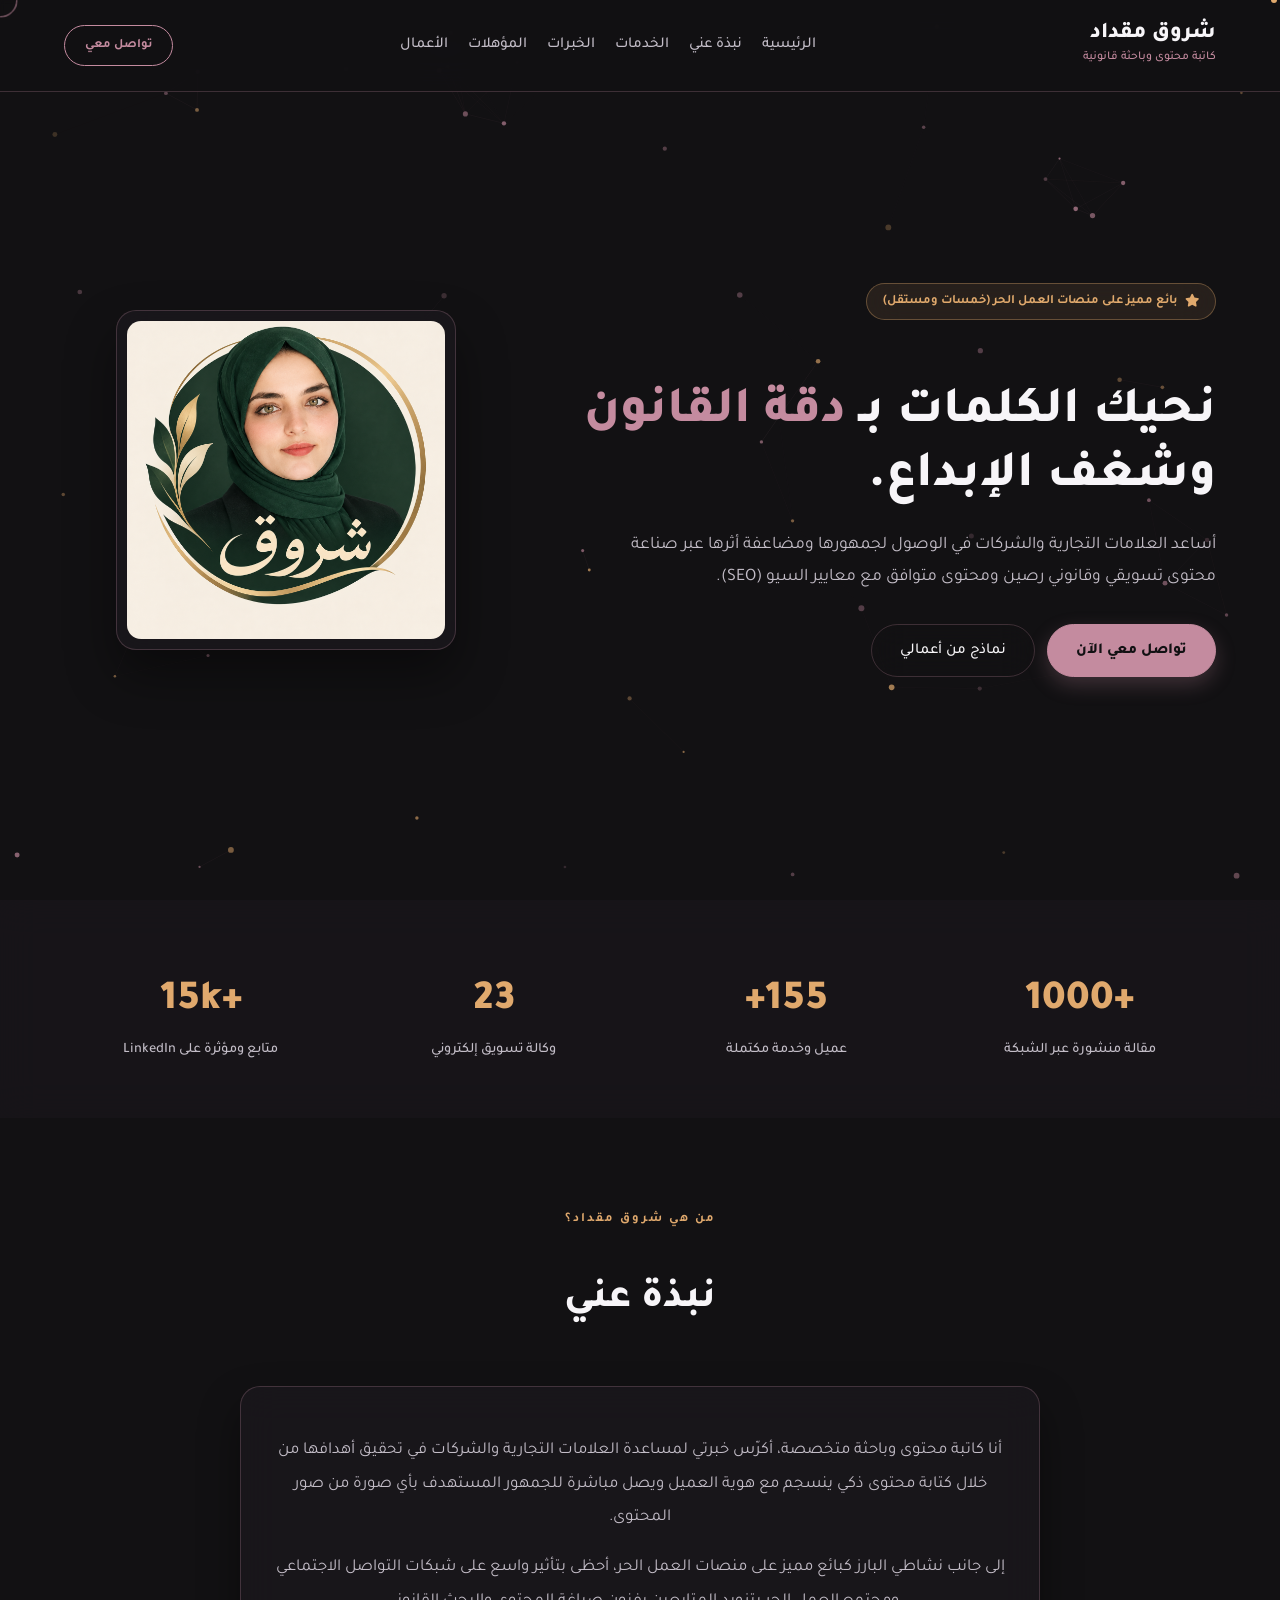
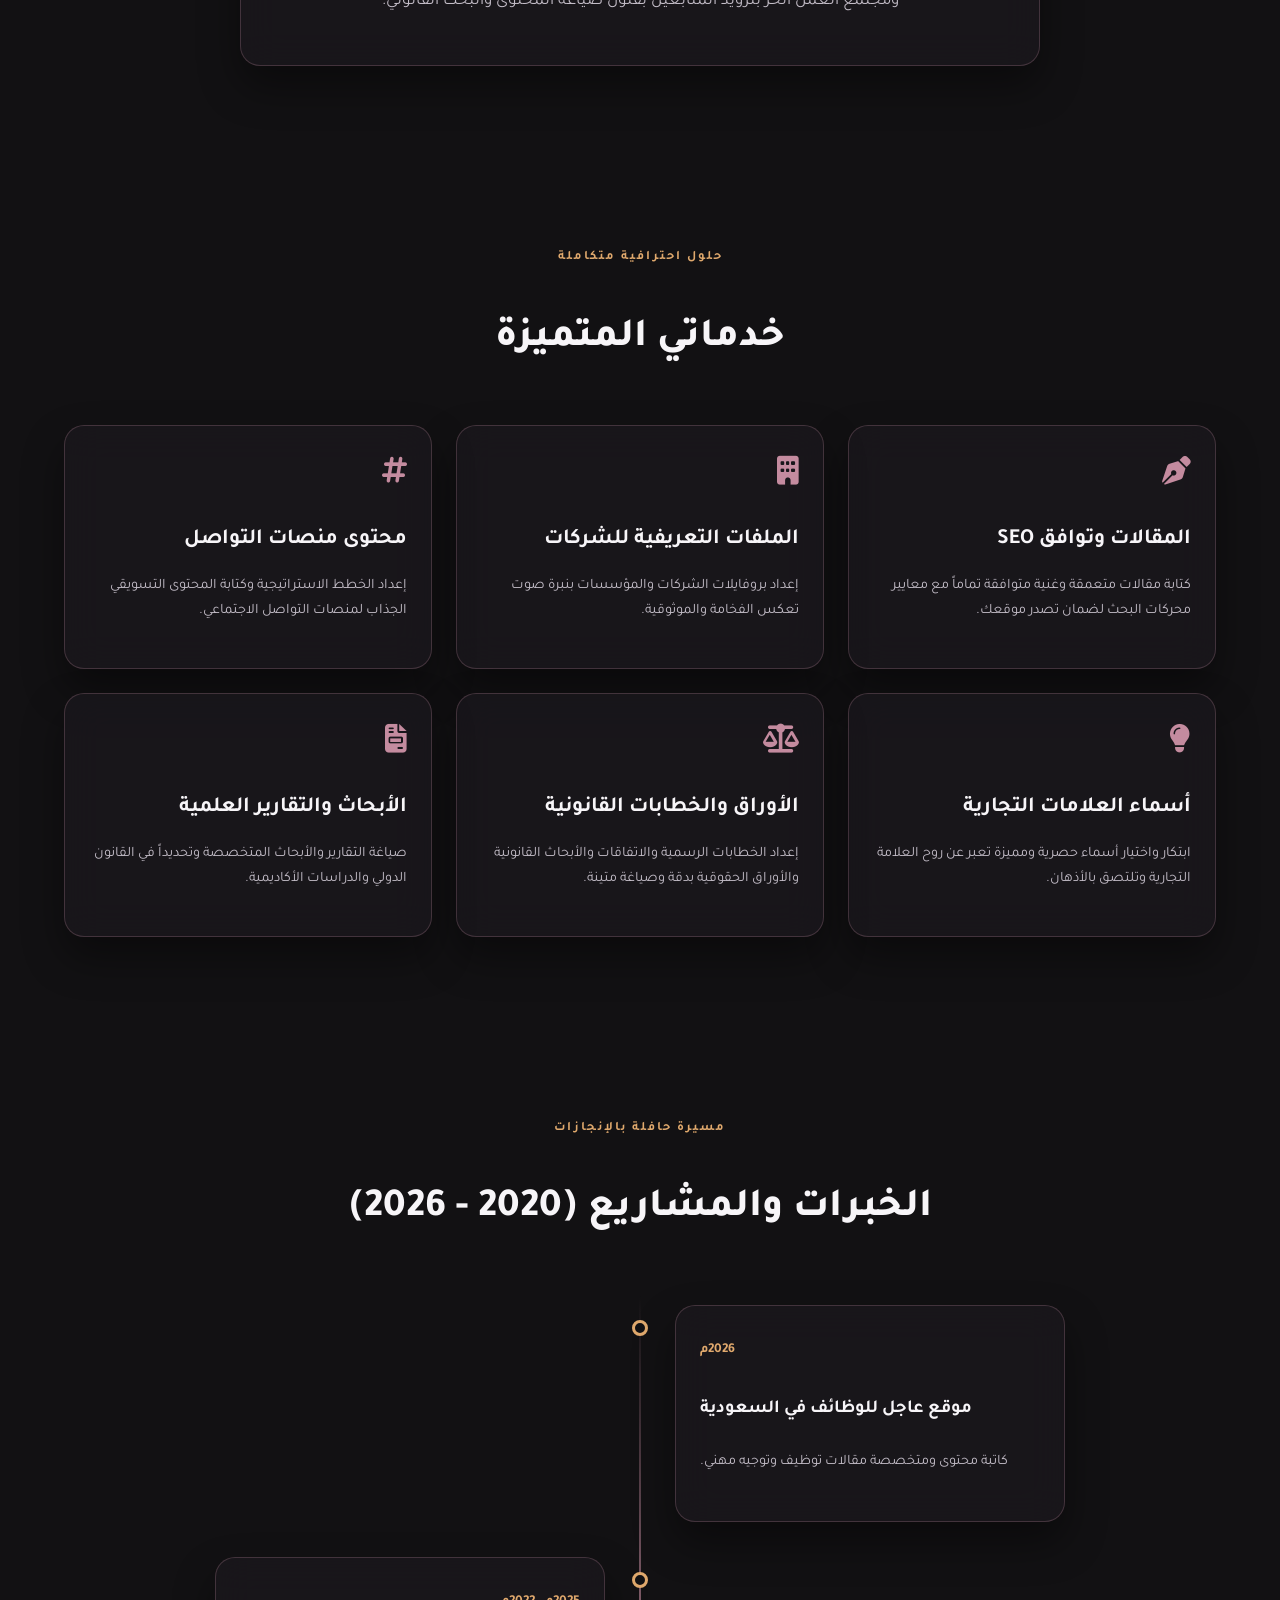
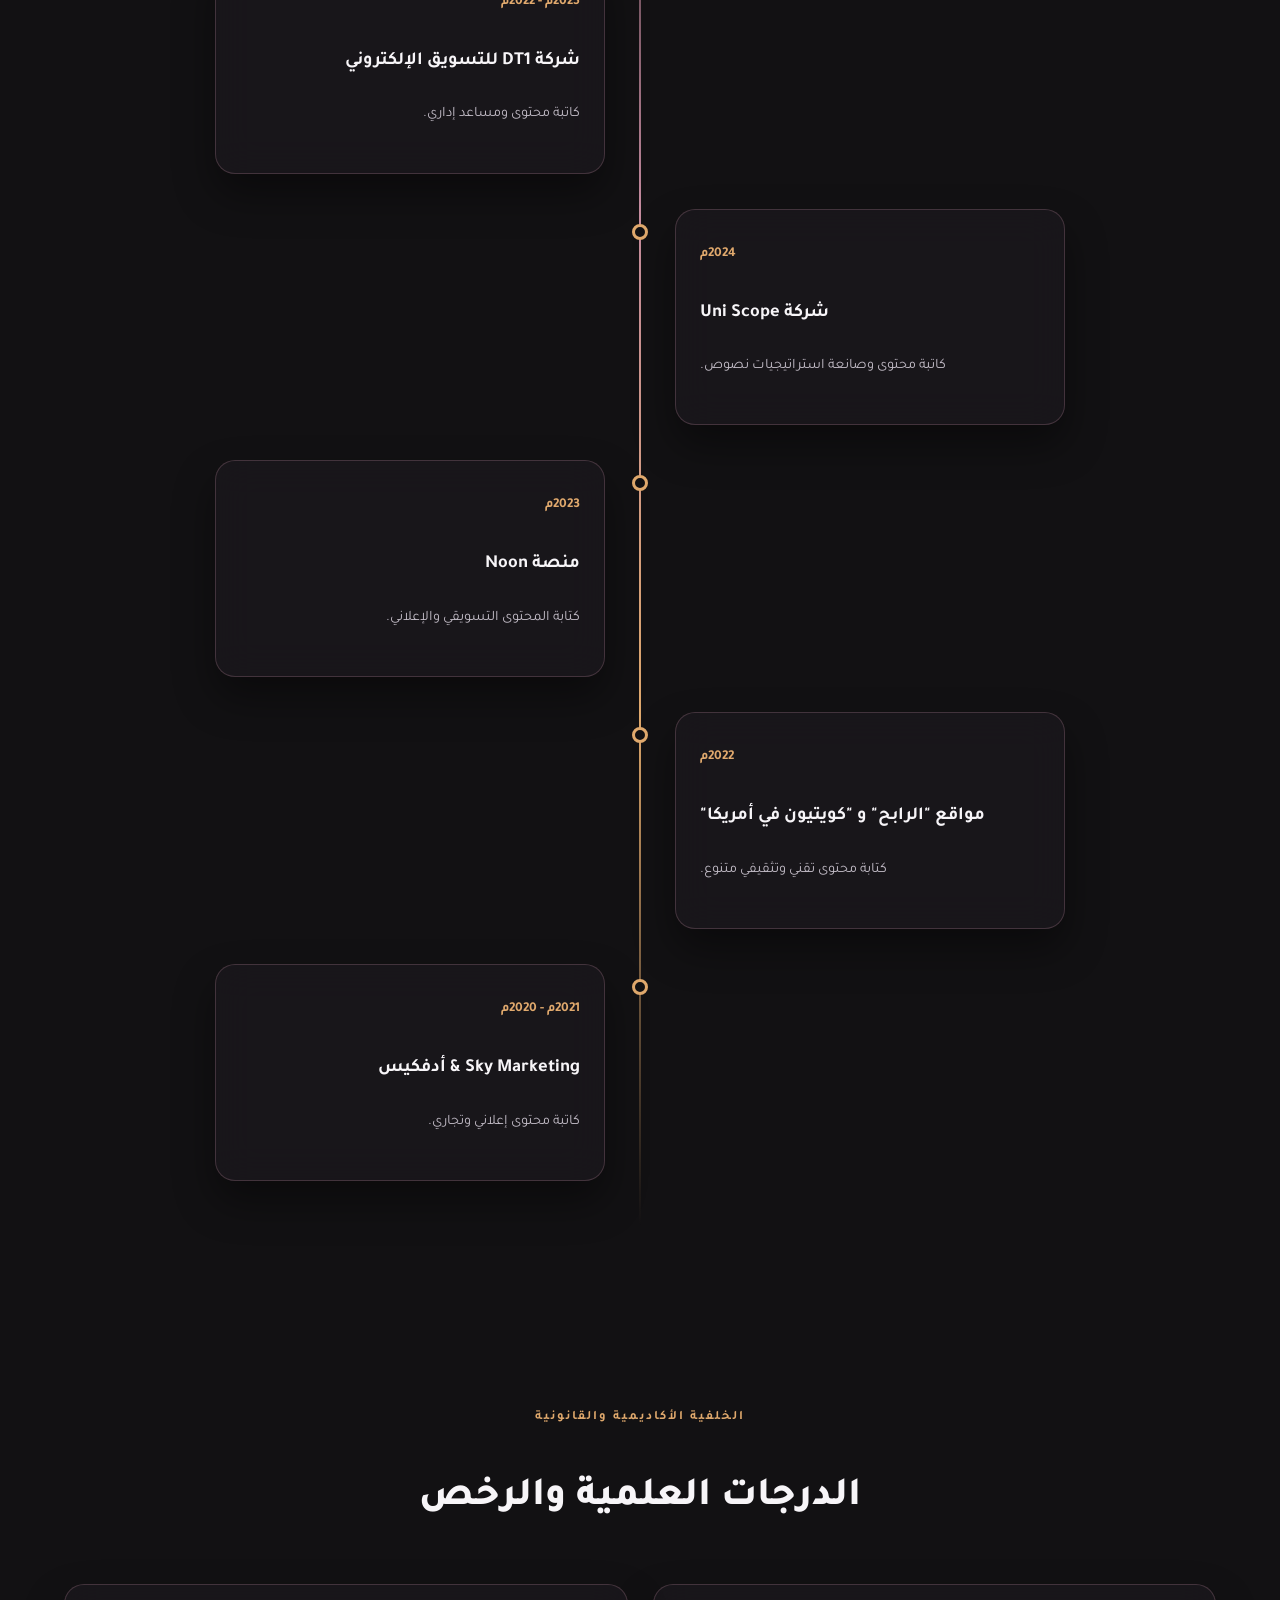
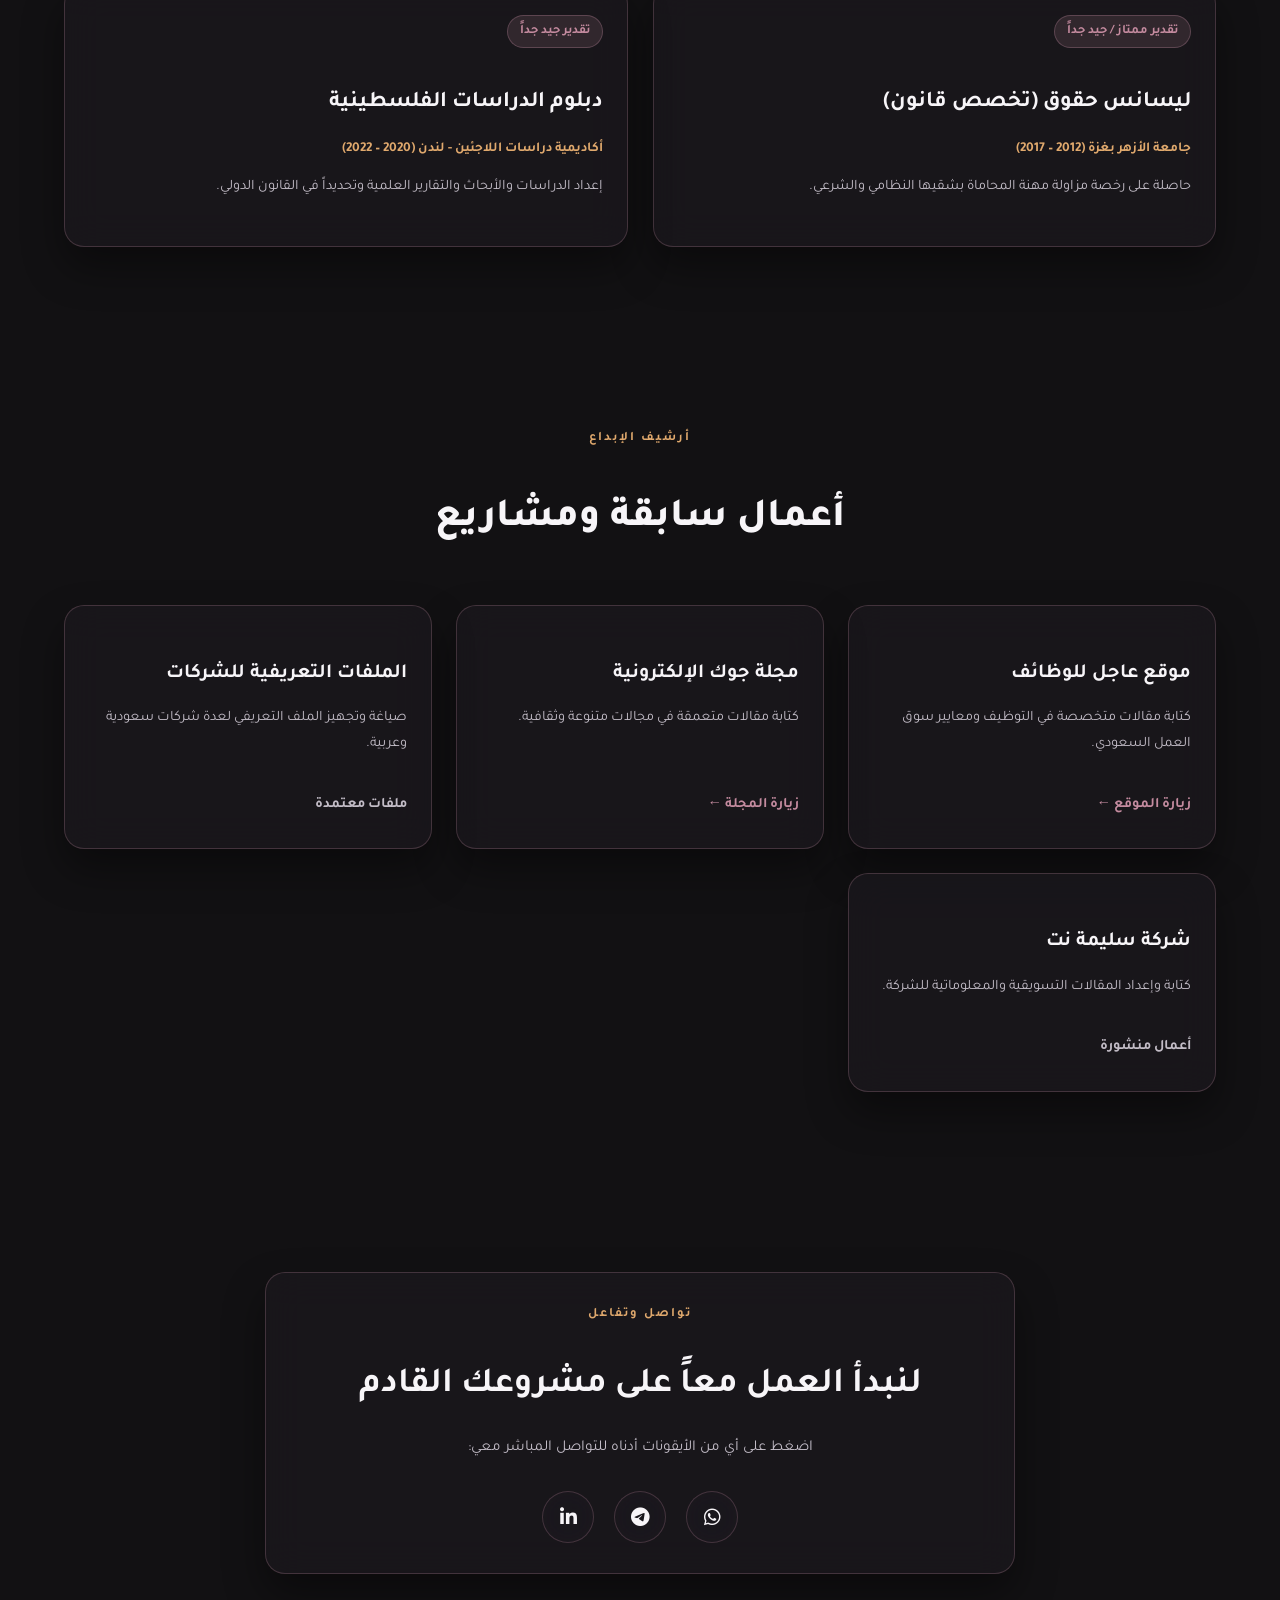
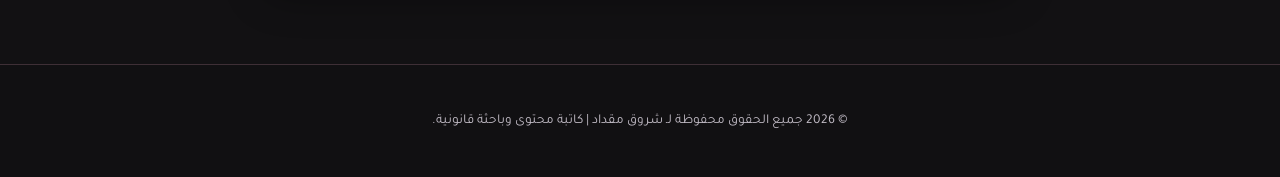
==== index.html @ 7850f87e "Add files via upload" ====
<!DOCTYPE html>
<html lang="ar" dir="rtl">
<head>
    <meta charset="UTF-8">
    <meta name="viewport" content="width=device-width, initial-scale=1.0, maximum-scale=1.0, user-scalable=no">
    <title>شروق مقداد | كاتبة محتوى وباحثة قانونية</title>
    
    <!-- أيقونة المتصفح -->
    <link rel="icon" type="image/png" href="sh.png">

    <!-- خط تجوال العصري الفاخر (Tajawal) -->
    <link rel="preconnect" href="https://fonts.googleapis.com">
    <link rel="preconnect" href="https://fonts.gstatic.com" crossorigin>
    <link href="https://fonts.googleapis.com/css2?family=Tajawal:wght@300;400;500;700;800;900&display=swap" rel="stylesheet">
    
    <!-- أيقونات FontAwesome -->
    <link rel="stylesheet" href="https://cdnjs.cloudflare.com/ajax/libs/font-awesome/6.5.1/css/all.min.css">

    <style>
        /* ==========================================
           1. المتغيرات والهوية اللونية والخطوط
           ========================================== */
        :root {
            --bg-deep: #121113;
            --bg-card: rgba(28, 25, 30, 0.7);
            --bg-card-hover: rgba(42, 33, 45, 0.85);
            --primary-accent: #C48B9F;
            --accent-gold: #E0A96D;
            --text-light: #F7F5F8;
            --text-subtle: #C3BDC7;
            --border-color: rgba(196, 139, 159, 0.25);
            --border-hover: rgba(224, 169, 109, 0.5);
            --glass-blur: blur(18px);
            --transition: all 0.4s cubic-bezier(0.16, 1, 0.3, 1);
        }

        /* منع التجاوز الأفقي والسكرول بالعرض نهائياً */
        html, body {
            margin: 0;
            padding: 0;
            width: 100%;
            max-width: 100%;
            overflow-x: hidden !important;
            box-sizing: border-box;
        }

        *, *:before, *:after {
            box-sizing: inherit;
        }

        @media (min-width: 901px) {
            * { cursor: none; }
        }

        @media (max-width: 900px) {
            * { cursor: auto; }
            .custom-cursor, .cursor-dot { display: none !important; }
        }

        html {
            scroll-behavior: smooth;
        }

        body {
            background-color: var(--bg-deep);
            color: var(--text-light);
            font-family: 'Tajawal', sans-serif;
            line-height: 1.8;
            position: relative;
        }

        h1, h2, h3, h4 {
            font-family: 'Tajawal', sans-serif;
            font-weight: 700;
        }

        a {
            text-decoration: none;
            color: inherit;
        }

        /* ==========================================
           2. خلفية الجسيمات (Canvas)
           ========================================== */
        #bg-canvas {
            position: fixed;
            top: 0;
            left: 0;
            width: 100%;
            height: 100%;
            z-index: -1;
            pointer-events: none;
        }

        /* ==========================================
           3. مؤشر الماوس المخصص
           ========================================== */
        .custom-cursor {
            width: 35px;
            height: 35px;
            border: 1px solid var(--primary-accent);
            border-radius: 50%;
            position: fixed;
            pointer-events: none;
            z-index: 9999;
            transform: translate(-50%, -50%);
            transition: width 0.3s, height 0.3s, background-color 0.3s, border-color 0.3s;
            backdrop-filter: blur(2px);
        }

        .cursor-dot {
            width: 6px;
            height: 6px;
            background: var(--accent-gold);
            border-radius: 50%;
            position: fixed;
            pointer-events: none;
            z-index: 10000;
            transform: translate(-50%, -50%);
        }

        .cursor-hover {
            width: 60px;
            height: 60px;
            background: rgba(196, 139, 159, 0.15);
            border-color: var(--accent-gold);
        }

        /* ==========================================
           4. القائمة العلوية Navigation
           ========================================== */
        header {
            position: fixed;
            top: 0;
            left: 0;
            width: 100%;
            z-index: 1000;
            padding: 15px 5%;
            display: flex;
            justify-content: space-between;
            align-items: center;
            backdrop-filter: var(--glass-blur);
            background: rgba(18, 17, 19, 0.85);
            border-bottom: 1px solid var(--border-color);
            transition: var(--transition);
        }

        .logo-box {
            display: flex;
            flex-direction: column;
        }

        .logo-name {
            font-size: 1.4rem;
            font-weight: 800;
            color: var(--text-light);
            line-height: 1.1;
        }

        .logo-sub {
            font-size: 0.75rem;
            color: var(--primary-accent);
            font-weight: 500;
        }

        .nav-menu {
            display: flex;
            gap: 20px;
            list-style: none;
        }

        .nav-menu a {
            font-size: 0.95rem;
            font-weight: 500;
            color: var(--text-subtle);
            transition: var(--transition);
            position: relative;
        }

        .nav-menu a::after {
            content: '';
            position: absolute;
            bottom: -5px;
            right: 0;
            width: 0;
            height: 2px;
            background: var(--accent-gold);
            transition: var(--transition);
        }

        .nav-menu a:hover {
            color: var(--text-light);
        }

        .nav-menu a:hover::after {
            width: 100%;
        }

        .btn-header {
            padding: 8px 20px;
            border: 1px solid var(--primary-accent);
            border-radius: 40px;
            color: var(--primary-accent);
            font-size: 0.8rem;
            font-weight: 700;
            transition: var(--transition);
            background: transparent;
        }

        .btn-header:hover {
            background: var(--primary-accent);
            color: var(--bg-deep);
        }

        .mobile-toggle {
            display: none;
            font-size: 1.6rem;
            color: var(--text-light);
            background: none;
            border: none;
        }

        /* ==========================================
           5. القسم الرئيسي Hero Section
           ========================================== */
        .hero {
            min-height: 100vh;
            display: flex;
            align-items: center;
            padding: 120px 5% 60px;
            position: relative;
        }

        .hero-grid {
            display: grid;
            grid-template-columns: 1.2fr 0.8fr;
            gap: 40px;
            align-items: center;
            width: 100%;
        }

        .badge-seller {
            display: inline-flex;
            align-items: center;
            gap: 8px;
            padding: 6px 16px;
            background: rgba(224, 169, 109, 0.1);
            border: 1px solid rgba(224, 169, 109, 0.35);
            border-radius: 30px;
            color: var(--accent-gold);
            font-size: 0.8rem;
            font-weight: 700;
            margin-bottom: 20px;
            backdrop-filter: var(--glass-blur);
        }

        .hero-title {
            font-size: 3.2rem;
            line-height: 1.25;
            margin-bottom: 20px;
            font-weight: 800;
        }

        .hero-title span {
            color: var(--primary-accent);
        }

        .hero-desc {
            font-size: 1.1rem;
            color: var(--text-subtle);
            margin-bottom: 30px;
            max-width: 600px;
            font-weight: 400;
        }

        .hero-btns {
            display: flex;
            gap: 12px;
            flex-wrap: wrap;
        }

        .btn-main {
            padding: 12px 28px;
            background: var(--primary-accent);
            color: var(--bg-deep);
            border-radius: 40px;
            font-weight: 800;
            font-size: 0.95rem;
            transition: var(--transition);
            border: 1px solid var(--primary-accent);
            box-shadow: 0 8px 20px rgba(196, 139, 159, 0.25);
        }

        .btn-main:hover {
            background: transparent;
            color: var(--primary-accent);
            transform: translateY(-3px);
        }

        .btn-outline {
            padding: 12px 28px;
            border: 1px solid var(--border-color);
            border-radius: 40px;
            color: var(--text-light);
            font-size: 0.95rem;
            font-weight: 500;
            transition: var(--transition);
            backdrop-filter: var(--glass-blur);
        }

        .btn-outline:hover {
            border-color: var(--text-light);
            background: rgba(255, 255, 255, 0.05);
            transform: translateY(-3px);
        }

        /* إطار الصورة الشخصية الفاخر مع تفعيل خاصية الـ Tilt ثلاثي الأبعاد */
        .profile-img-container {
            position: relative;
            width: 100%;
            max-width: 340px;
            margin: 0 auto;
            border-radius: 20px;
            padding: 10px;
            background: var(--bg-card);
            border: 1px solid var(--border-color);
            backdrop-filter: var(--glass-blur);
            box-shadow: 0 25px 50px rgba(0, 0, 0, 0.4);
            transition: border-color 0.4s, background 0.4s, box-shadow 0.4s;
            transform-style: preserve-3d;
            will-change: transform;
        }

        .profile-img-container:hover {
            border-color: var(--border-hover);
            background: var(--bg-card-hover);
            box-shadow: 0 30px 60px rgba(196, 139, 159, 0.2);
        }

        .profile-img {
            width: 100%;
            height: auto;
            max-height: 420px;
            object-fit: cover;
            border-radius: 14px;
            display: block;
            transform: translateZ(20px); /* تأثير العمق ثلاثي الأبعاد للصورة */
        }

        .glass-card {
            background: var(--bg-card);
            border: 1px solid var(--border-color);
            border-radius: 20px;
            padding: 30px 24px;
            backdrop-filter: var(--glass-blur);
            box-shadow: 0 20px 40px rgba(0, 0, 0, 0.4);
            transition: var(--transition);
        }

        .glass-card:hover {
            border-color: var(--border-hover);
            background: var(--bg-card-hover);
        }

        /* ==========================================
           6. الإحصائيات (Stats Bar)
           ========================================== */
        .stats-section {
            padding: 40px 5%;
            background: rgba(28, 25, 30, 0.5);
            border-y: 1px solid var(--border-color);
            display: grid;
            grid-template-columns: repeat(4, 1fr);
            gap: 20px;
            text-align: center;
            backdrop-filter: var(--glass-blur);
        }

        .stat-box h3 {
            font-size: 2.6rem;
            color: var(--accent-gold);
            line-height: 1;
            margin-bottom: 6px;
            font-weight: 900;
        }

        .stat-box p {
            color: var(--text-subtle);
            font-size: 0.9rem;
            font-weight: 500;
        }

        /* ==========================================
           7. الأقسام والخدمات
           ========================================== */
        .section-padding {
            padding: 90px 5%;
            position: relative;
        }

        .section-title-wrap {
            text-align: center;
            margin-bottom: 50px;
        }

        .sub-title {
            color: var(--accent-gold);
            font-size: 0.8rem;
            text-transform: uppercase;
            letter-spacing: 2px;
            display: block;
            margin-bottom: 6px;
            font-weight: 700;
        }

        .main-title {
            font-size: 2.5rem;
            font-weight: 800;
        }

        .services-grid {
            display: grid;
            grid-template-columns: repeat(auto-fit, minmax(280px, 1fr));
            gap: 24px;
        }

        .service-icon {
            font-size: 1.8rem;
            color: var(--primary-accent);
            margin-bottom: 15px;
            display: inline-block;
        }

        .service-card h3 {
            font-size: 1.35rem;
            margin-bottom: 12px;
            color: var(--text-light);
            font-weight: 700;
        }

        .service-card p {
            color: var(--text-subtle);
            font-size: 0.9rem;
            line-height: 1.7;
            font-weight: 400;
        }

        /* ==========================================
           8. التسلسل الزمني للخبرات (Timeline)
           ========================================== */
        .timeline {
            position: relative;
            max-width: 850px;
            margin: 0 auto;
            padding: 10px 0;
        }

        .timeline::before {
            content: '';
            position: absolute;
            top: 0;
            bottom: 0;
            right: 50%;
            width: 2px;
            background: linear-gradient(to bottom, transparent, var(--primary-accent), var(--accent-gold), transparent);
            transform: translateX(50%);
        }

        .timeline-item {
            margin-bottom: 35px;
            position: relative;
            width: 50%;
        }

        .timeline-item:nth-child(odd) {
            right: 0;
            padding-left: 35px;
            text-align: left;
        }

        .timeline-item:nth-child(even) {
            right: 50%;
            padding-right: 35px;
            text-align: right;
        }

        .timeline-dot {
            width: 16px;
            height: 16px;
            background: var(--bg-deep);
            border: 3px solid var(--accent-gold);
            border-radius: 50%;
            position: absolute;
            top: 15px;
        }

        .timeline-item:nth-child(odd) .timeline-dot { left: -8px; }
        .timeline-item:nth-child(even) .timeline-dot { right: -8px; }

        .timeline-year {
            display: inline-block;
            color: var(--accent-gold);
            font-weight: 700;
            font-size: 0.85rem;
            margin-bottom: 6px;
        }

        /* ==========================================
           9. المؤهلات ومعرض الأعمال
           ========================================== */
        .academic-grid {
            display: grid;
            grid-template-columns: repeat(auto-fit, minmax(300px, 1fr));
            gap: 25px;
        }

        .grade-badge {
            display: inline-block;
            padding: 4px 12px;
            background: rgba(196, 139, 159, 0.15);
            color: var(--primary-accent);
            border-radius: 20px;
            font-size: 0.8rem;
            font-weight: 700;
            margin-bottom: 12px;
            border: 1px solid rgba(196, 139, 159, 0.3);
        }

        .portfolio-grid {
            display: grid;
            grid-template-columns: repeat(auto-fill, minmax(280px, 1fr));
            gap: 24px;
        }

        .portfolio-card {
            display: flex;
            flex-direction: column;
            justify-content: space-between;
        }

        .btn-link {
            color: var(--primary-accent);
            font-weight: 700;
            display: inline-flex;
            align-items: center;
            gap: 6px;
            margin-top: 20px;
            font-size: 0.9rem;
            transition: var(--transition);
        }

        .btn-link:hover {
            color: var(--accent-gold);
            transform: translateX(-5px);
        }

        /* ==========================================
           10. قسم التواصل والأيقونات
           ========================================== */
        .contact-box {
            text-align: center;
            max-width: 750px;
            margin: 0 auto;
        }

        .social-icons-wrapper {
            display: flex;
            justify-content: center;
            align-items: center;
            gap: 20px;
            flex-wrap: wrap;
            margin-top: 30px;
        }

        .icon-card {
            display: flex;
            flex-direction: column;
            align-items: center;
            justify-content: center;
            width: 52px;
            height: 52px;
            border-radius: 50%;
            background: var(--bg-card);
            border: 1px solid var(--border-color);
            color: var(--text-light);
            font-size: 1.2rem;
            transition: var(--transition);
            position: relative;
            backdrop-filter: var(--glass-blur);
        }

        .icon-card:hover {
            transform: translateY(-5px) scale(1.08);
            border-color: var(--accent-gold);
            box-shadow: 0 10px 20px rgba(224, 169, 109, 0.25);
        }

        .icon-card.whatsapp:hover { color: #25D366; border-color: #25D366; }
        .icon-card.telegram:hover { color: #229ED9; border-color: #229ED9; }
        .icon-card.linkedin:hover { color: #0A66C2; border-color: #0A66C2; }

        .icon-tooltip {
            position: absolute;
            bottom: -28px;
            font-size: 0.75rem;
            font-weight: 500;
            color: var(--text-subtle);
            white-space: nowrap;
            opacity: 0;
            transition: var(--transition);
            pointer-events: none;
        }

        .icon-card:hover .icon-tooltip {
            opacity: 1;
            bottom: -32px;
        }

        footer {
            padding: 30px 5%;
            border-top: 1px solid var(--border-color);
            text-align: center;
            color: var(--text-subtle);
            font-size: 0.85rem;
            background: rgba(18, 17, 19, 0.9);
        }

        /* ==========================================
           11. التجاوب المحسّن للهواتف
           ========================================== */
        @media (max-width: 992px) {
            .hero-grid { grid-template-columns: 1fr; text-align: center; }
            .hero-btns, .badge-seller { justify-content: center; }
            .hero-desc { margin-left: auto; margin-right: auto; }
            .hero-title { font-size: 2.5rem; }
            .stats-section { grid-template-columns: repeat(2, 1fr); }
            
            .timeline::before { right: 16px; }
            .timeline-item {
                width: 100% !important;
                padding-right: 45px !important;
                padding-left: 0 !important;
                text-align: right !important;
            }
            .timeline-item:nth-child(even) { right: 0; }
            .timeline-dot { right: 8px !important; left: auto !important; }
        }

        @media (max-width: 768px) {
            header { padding: 12px 4%; }
            .nav-menu {
                position: fixed;
                top: 65px;
                right: -100%;
                width: 100%;
                height: calc(100vh - 65px);
                background: rgba(18, 17, 19, 0.98);
                flex-direction: column;
                align-items: center;
                justify-content: center;
                gap: 25px;
                transition: var(--transition);
                backdrop-filter: var(--glass-blur);
            }
            .nav-menu.active { right: 0; }
            .mobile-toggle { display: block; }
            .btn-header { display: none; }

            .hero { padding: 100px 4% 40px; min-height: auto; }
            .hero-title { font-size: 2.1rem; }
            .hero-desc { font-size: 1rem; }
            
            .main-title { font-size: 2rem; }
            .section-padding { padding: 70px 4%; }
            
            .stats-section { grid-template-columns: 1fr; gap: 15px; }
            .stat-box h3 { font-size: 2.2rem; }
            
            .btn-main, .btn-outline { width: 100%; text-align: center; justify-content: center; padding: 12px 20px; font-size: 0.9rem; }
            .hero-btns { flex-direction: column; width: 100%; }
            
            .contact-box h2 { font-size: 2rem !important; }
            .icon-card { width: 46px; height: 46px; font-size: 1rem; }
        }
    </style>
</head>
<body>

    <!-- خلفية شبكة الجسيمات التفاعلية -->
    <canvas id="bg-canvas"></canvas>

    <!-- مؤشر ماوس مخصص -->
    <div class="custom-cursor"></div>
    <div class="cursor-dot"></div>

    <!-- القائمة العلوية -->
    <header>
        <div class="logo-box">
            <span class="logo-name">شروق مقداد</span>
            <span class="logo-sub">كاتبة محتوى وباحثة قانونية</span>
        </div>
        <button class="mobile-toggle" onclick="toggleMenu()">☰</button>
        <ul class="nav-menu" id="navMenu">
            <li><a href="#hero" onclick="toggleMenu()">الرئيسية</a></li>
            <li><a href="#about" onclick="toggleMenu()">نبذة عني</a></li>
            <li><a href="#services" onclick="toggleMenu()">الخدمات</a></li>
            <li><a href="#experience" onclick="toggleMenu()">الخبرات</a></li>
            <li><a href="#degrees" onclick="toggleMenu()">المؤهلات</a></li>
            <li><a href="#portfolio" onclick="toggleMenu()">الأعمال</a></li>
        </ul>
        <a href="#contact" class="btn-header hover-trigger">تواصل معي</a>
    </header>

    <!-- القسم الرئيسي -->
    <section id="hero" class="hero">
        <div class="hero-grid">
            <div>
                <div class="badge-seller hover-trigger">
                    <i class="fa-solid fa-star"></i> بائع مميز على منصات العمل الحر (خمسات ومستقل)
                </div>
                <h1 class="hero-title">نحيك الكلمات بـ <span>دقة القانون</span> وشغف الإبداع.</h1>
                <p class="hero-desc">أساعد العلامات التجارية والشركات في الوصول لجمهورها ومضاعفة أثرها عبر صناعة محتوى تسويقي وقانوني رصين ومحتوى متوافق مع معايير السيو (SEO).</p>
                <div class="hero-btns">
                    <a href="#contact" class="btn-main hover-trigger">تواصل معي الآن</a>
                    <a href="#portfolio" class="btn-outline hover-trigger">نماذج من أعمالي</a>
                </div>
            </div>

            <!-- حاوية الصورة الشخصية مع تأثير الإمالة ثلاثي الأبعاد -->
            <div id="tilt-profile" class="profile-img-container hover-trigger">
                <img src="sh.png" alt="شروق مقداد" class="profile-img">
            </div>
        </div>
    </section>

    <!-- شريط الأرقام الإحصائية -->
    <section class="stats-section">
        <div class="stat-box hover-trigger">
            <h3>+1000</h3>
            <p>مقالة منشورة عبر الشبكة</p>
        </div>
        <div class="stat-box hover-trigger">
            <h3>155+</h3>
            <p>عميل وخدمة مكتملة</p>
        </div>
        <div class="stat-box hover-trigger">
            <h3>23</h3>
            <p>وكالة تسويق إلكتروني</p>
        </div>
        <div class="stat-box hover-trigger">
            <h3>+15k</h3>
            <p>متابع ومؤثرة على LinkedIn</p>
        </div>
    </section>

    <!-- نبذة عني -->
    <section id="about" class="section-padding">
        <div class="section-title-wrap">
            <span class="sub-title">من هي شروق مقداد؟</span>
            <h2 class="main-title">نبذة عني</h2>
        </div>
        <div class="glass-card hover-trigger" style="max-width: 800px; margin: 0 auto; text-align: center; color: var(--text-subtle); font-size: 1.05rem; line-height: 2;">
            <p>أنا كاتبة محتوى وباحثة متخصصة، أكرّس خبرتي لمساعدة العلامات التجارية والشركات في تحقيق أهدافها من خلال كتابة محتوى ذكي ينسجم مع هوية العميل ويصل مباشرة للجمهور المستهدف بأي صورة من صور المحتوى.</p>
            <p style="margin-top: 15px;">إلى جانب نشاطي البارز كبائع مميز على منصات العمل الحر، أحظى بتأثير واسع على شبكات التواصل الاجتماعي ومجتمع العمل الحر بتزويد المتابعين بفنون صياغة المحتوى والبحث القانوني.</p>
        </div>
    </section>

    <!-- قسم الخدمات -->
    <section id="services" class="section-padding">
        <div class="section-title-wrap">
            <span class="sub-title">حلول احترافية متكاملة</span>
            <h2 class="main-title">خدماتي المتميزة</h2>
        </div>
        <div class="services-grid">
            <div class="glass-card service-card hover-trigger">
                <i class="fa-solid fa-pen-nib service-icon"></i>
                <h3>المقالات وتوافق SEO</h3>
                <p>كتابة مقالات متعمقة وغنية متوافقة تماماً مع معايير محركات البحث لضمان تصدر موقعك.</p>
            </div>
            <div class="glass-card service-card hover-trigger">
                <i class="fa-solid fa-building service-icon"></i>
                <h3>الملفات التعريفية للشركات</h3>
                <p>إعداد بروفايلات الشركات والمؤسسات بنبرة صوت تعكس الفخامة والموثوقية.</p>
            </div>
            <div class="glass-card service-card hover-trigger">
                <i class="fa-solid fa-hashtag service-icon"></i>
                <h3>محتوى منصات التواصل</h3>
                <p>إعداد الخطط الاستراتيجية وكتابة المحتوى التسويقي الجذاب لمنصات التواصل الاجتماعي.</p>
            </div>
            <div class="glass-card service-card hover-trigger">
                <i class="fa-solid fa-lightbulb service-icon"></i>
                <h3>أسماء العلامات التجارية</h3>
                <p>ابتكار واختيار أسماء حصرية ومميزة تعبر عن روح العلامة التجارية وتلتصق بالأذهان.</p>
            </div>
            <div class="glass-card service-card hover-trigger">
                <i class="fa-solid fa-scale-balanced service-icon"></i>
                <h3>الأوراق والخطابات القانونية</h3>
                <p>إعداد الخطابات الرسمية والاتفاقات والأبحاث القانونية والأوراق الحقوقية بدقة وصياغة متينة.</p>
            </div>
            <div class="glass-card service-card hover-trigger">
                <i class="fa-solid fa-file-invoice service-icon"></i>
                <h3>الأبحاث والتقارير العلمية</h3>
                <p>صياغة التقارير والأبحاث المتخصصة وتحديداً في القانون الدولي والدراسات الأكاديمية.</p>
            </div>
        </div>
    </section>

    <!-- الخبرات والمشاريع -->
    <section id="experience" class="section-padding">
        <div class="section-title-wrap">
            <span class="sub-title">مسيرة حافلة بالإنجازات</span>
            <h2 class="main-title">الخبرات والمشاريع (2020 - 2026)</h2>
        </div>
        <div class="timeline">
            <div class="timeline-item">
                <div class="timeline-dot"></div>
                <div class="glass-card hover-trigger">
                    <span class="timeline-year">2026م</span>
                    <h4 style="font-size: 1.15rem;">موقع عاجل للوظائف في السعودية</h4>
                    <p style="font-size: 0.9rem; color: var(--text-subtle);">كاتبة محتوى ومتخصصة مقالات توظيف وتوجيه مهني.</p>
                </div>
            </div>
            <div class="timeline-item">
                <div class="timeline-dot"></div>
                <div class="glass-card hover-trigger">
                    <span class="timeline-year">2025م - 2022م</span>
                    <h4 style="font-size: 1.15rem;">شركة DT1 للتسويق الإلكتروني</h4>
                    <p style="font-size: 0.9rem; color: var(--text-subtle);">كاتبة محتوى ومساعد إداري.</p>
                </div>
            </div>
            <div class="timeline-item">
                <div class="timeline-dot"></div>
                <div class="glass-card hover-trigger">
                    <span class="timeline-year">2024م</span>
                    <h4 style="font-size: 1.15rem;">شركة Uni Scope</h4>
                    <p style="font-size: 0.9rem; color: var(--text-subtle);">كاتبة محتوى وصانعة استراتيجيات نصوص.</p>
                </div>
            </div>
            <div class="timeline-item">
                <div class="timeline-dot"></div>
                <div class="glass-card hover-trigger">
                    <span class="timeline-year">2023م</span>
                    <h4 style="font-size: 1.15rem;">منصة Noon</h4>
                    <p style="font-size: 0.9rem; color: var(--text-subtle);">كتابة المحتوى التسويقي والإعلاني.</p>
                </div>
            </div>
            <div class="timeline-item">
                <div class="timeline-dot"></div>
                <div class="glass-card hover-trigger">
                    <span class="timeline-year">2022م</span>
                    <h4 style="font-size: 1.15rem;">مواقع "الرابح" و "كويتيون في أمريكا"</h4>
                    <p style="font-size: 0.9rem; color: var(--text-subtle);">كتابة محتوى تقني وتثقيفي متنوع.</p>
                </div>
            </div>
            <div class="timeline-item">
                <div class="timeline-dot"></div>
                <div class="glass-card hover-trigger">
                    <span class="timeline-year">2021م - 2020م</span>
                    <h4 style="font-size: 1.15rem;">Sky Marketing & أدفكيس</h4>
                    <p style="font-size: 0.9rem; color: var(--text-subtle);">كاتبة محتوى إعلاني وتجاري.</p>
                </div>
            </div>
        </div>
    </section>

    <!-- المؤهلات العلمية -->
    <section id="degrees" class="section-padding">
        <div class="section-title-wrap">
            <span class="sub-title">الخلفية الأكاديمية والقانونية</span>
            <h2 class="main-title">الدرجات العلمية والرخص</h2>
        </div>
        <div class="academic-grid">
            <div class="glass-card hover-trigger">
                <span class="grade-badge">تقدير ممتاز / جيد جداً</span>
                <h3 style="font-size: 1.4rem; margin-bottom: 8px;">ليسانس حقوق (تخصص قانون)</h3>
                <p style="color: var(--accent-gold); font-size: 0.85rem; margin-bottom: 12px; font-weight: 700;">جامعة الأزهر بغزة (2012 – 2017)</p>
                <p style="color: var(--text-subtle); font-size: 0.9rem;">حاصلة على رخصة مزاولة مهنة المحاماة بشقيها النظامي والشرعي.</p>
            </div>
            <div class="glass-card hover-trigger">
                <span class="grade-badge">تقدير جيد جداً</span>
                <h3 style="font-size: 1.4rem; margin-bottom: 8px;">دبلوم الدراسات الفلسطينية</h3>
                <p style="color: var(--accent-gold); font-size: 0.85rem; margin-bottom: 12px; font-weight: 700;">أكاديمية دراسات اللاجئين - لندن (2020 – 2022)</p>
                <p style="color: var(--text-subtle); font-size: 0.9rem;">إعداد الدراسات والأبحاث والتقارير العلمية وتحديداً في القانون الدولي.</p>
            </div>
        </div>
    </section>

    <!-- معرض الأعمال -->
    <section id="portfolio" class="section-padding">
        <div class="section-title-wrap">
            <span class="sub-title">أرشيف الإبداع</span>
            <h2 class="main-title">أعمال سابقة ومشاريع</h2>
        </div>
        <div class="portfolio-grid">
            <div class="glass-card portfolio-card hover-trigger">
                <div>
                    <h3 style="margin-bottom: 8px; font-size: 1.25rem;">موقع عاجل للوظائف</h3>
                    <p style="color: var(--text-subtle); font-size: 0.9rem;">كتابة مقالات متخصصة في التوظيف ومعايير سوق العمل السعودي.</p>
                </div>
                <a href="https://ajel.sa" target="_blank" class="btn-link">زيارة الموقع ←</a>
            </div>
            <div class="glass-card portfolio-card hover-trigger">
                <div>
                    <h3 style="margin-bottom: 8px; font-size: 1.25rem;">مجلة جوك الإلكترونية</h3>
                    <p style="color: var(--text-subtle); font-size: 0.9rem;">كتابة مقالات متعمقة في مجالات متنوعة وثقافية.</p>
                </div>
                <a href="https://www.jewk.com" target="_blank" class="btn-link">زيارة المجلة ←</a>
            </div>
            <div class="glass-card portfolio-card hover-trigger">
                <div>
                    <h3 style="margin-bottom: 8px; font-size: 1.25rem;">الملفات التعريفية للشركات</h3>
                    <p style="color: var(--text-subtle); font-size: 0.9rem;">صياغة وتجهيز الملف التعريفي لعدة شركات سعودية وعربية.</p>
                </div>
                <span class="btn-link" style="color: var(--text-subtle);">ملفات معتمدة</span>
            </div>
            <div class="glass-card portfolio-card hover-trigger">
                <div>
                    <h3 style="margin-bottom: 8px; font-size: 1.25rem;">شركة سليمة نت</h3>
                    <p style="color: var(--text-subtle); font-size: 0.9rem;">كتابة وإعداد المقالات التسويقية والمعلوماتية للشركة.</p>
                </div>
                <span class="btn-link" style="color: var(--text-subtle);">أعمال منشورة</span>
            </div>
        </div>
    </section>

    <!-- التواصل -->
    <section id="contact" class="section-padding">
        <div class="glass-card contact-box hover-trigger">
            <span class="sub-title">تواصل وتفاعل</span>
            <h2 style="font-size: 2.2rem; margin-bottom: 12px;">لنبدأ العمل معاً على مشروعك القادم</h2>
            <p style="color: var(--text-subtle); font-size: 0.95rem;">اضغط على أي من الأيقونات أدناه للتواصل المباشر معي:</p>
            
            <div class="social-icons-wrapper">
                <a href="https://wa.me/972597305187" target="_blank" class="icon-card whatsapp hover-trigger" title="مراسلة واتساب">
                    <i class="fa-brands fa-whatsapp"></i>
                    <span class="icon-tooltip">00972597305187</span>
                </a>

                <a href="https://telegram.me/Shurooq_1994" target="_blank" class="icon-card telegram hover-trigger" title="مراسلة تليجرام">
                    <i class="fa-brands fa-telegram"></i>
                    <span class="icon-tooltip">Shurooq_1994</span>
                </a>

                <a href="https://lnkd.in/p/dBNiQ6pC" target="_blank" class="icon-card linkedin hover-trigger" title="حساب LinkedIn">
                    <i class="fa-brands fa-linkedin-in"></i>
                    <span class="icon-tooltip">LinkedIn</span>
                </a>
            </div>
        </div>
    </section>

    <!-- التذييل -->
    <footer>
        <p>© 2026 جميع الحقوق محفوظة لـ شروق مقداد | كاتبة محتوى وباحثة قانونية.</p>
    </footer>

    <!-- جافا سكريبت للتأثيرات والحركة -->
    <script>
        function toggleMenu() {
            const nav = document.getElementById('navMenu');
            nav.classList.toggle('active');
        }

        const cursor = document.querySelector('.custom-cursor');
        const cursorDot = document.querySelector('.cursor-dot');
        const hoverTriggers = document.querySelectorAll('.hover-trigger, a, button');

        let mouseX = 0, mouseY = 0;
        let cursorX = 0, cursorY = 0;

        document.addEventListener('mousemove', (e) => {
            mouseX = e.clientX;
            mouseY = e.clientY;
            cursorDot.style.left = `${mouseX}px`;
            cursorDot.style.top = `${mouseY}px`;
        });

        function animateCursor() {
            cursorX += (mouseX - cursorX) * 0.15;
            cursorY += (mouseY - cursorY) * 0.15;
            cursor.style.left = `${cursorX}px`;
            cursor.style.top = `${cursorY}px`;
            requestAnimationFrame(animateCursor);
        }
        animateCursor();

        hoverTriggers.forEach(trigger => {
            trigger.addEventListener('mouseenter', () => cursor.classList.add('cursor-hover'));
            trigger.addEventListener('mouseleave', () => cursor.classList.remove('cursor-hover'));
        });

        // تأثير الإمالة ثلاثي الأبعاد للصورة الشخصية حصرياً
        const profileCard = document.getElementById('tilt-profile');
        if (profileCard) {
            profileCard.addEventListener('mousemove', (e) => {
                const rect = profileCard.getBoundingClientRect();
                const x = e.clientX - rect.left - rect.width / 2;
                const y = e.clientY - rect.top - rect.height / 2;
                profileCard.style.transform = `perspective(1000px) rotateX(${-y / 15}deg) rotateY(${x / 15}deg) translateY(-5px)`;
            });

            profileCard.addEventListener('mouseleave', () => {
                profileCard.style.transform = `perspective(1000px) rotateX(0deg) rotateY(0deg) translateY(0px)`;
            });
        }

        // خلفية الجسيمات التفاعلية
        const canvas = document.getElementById('bg-canvas');
        const ctx = canvas.getContext('2d');

        function resizeCanvas() {
            canvas.width = window.innerWidth;
            canvas.height = window.innerHeight;
        }
        resizeCanvas();
        window.addEventListener('resize', resizeCanvas);

        const particles = [];
        const particleCount = Math.min(window.innerWidth / 15, 60);

        class Particle {
            constructor() {
                this.x = Math.random() * canvas.width;
                this.y = Math.random() * canvas.height;
                this.vx = (Math.random() - 0.5) * 0.5;
                this.vy = (Math.random() - 0.5) * 0.5;
                this.radius = Math.random() * 2 + 1;
                this.color = Math.random() > 0.4 ? 'rgba(196, 139, 159, ' : 'rgba(224, 169, 109, ';
                this.alpha = Math.random() * 0.5 + 0.2;
            }

            update() {
                this.x += this.vx;
                this.y += this.vy;

                if (this.x < 0 || this.x > canvas.width) this.vx *= -1;
                if (this.y < 0 || this.y > canvas.height) this.vy *= -1;

                let dx = mouseX - this.x;
                let dy = mouseY - this.y;
                let dist = Math.sqrt(dx * dx + dy * dy);
                if (dist < 100) {
                    this.x -= (dx / dist) * 0.6;
                    this.y -= (dy / dist) * 0.6;
                }
            }

            draw() {
                ctx.beginPath();
                ctx.arc(this.x, this.y, this.radius, 0, Math.PI * 2);
                ctx.fillStyle = this.color + this.alpha + ')';
                ctx.fill();
            }
        }

        for (let i = 0; i < particleCount; i++) {
            particles.push(new Particle());
        }

        function drawLines() {
            for (let i = 0; i < particles.length; i++) {
                for (let j = i + 1; j < particles.length; j++) {
                    let dx = particles[i].x - particles[j].x;
                    let dy = particles[i].y - particles[j].y;
                    let dist = Math.sqrt(dx * dx + dy * dy);

                    if (dist < 120) {
                        ctx.beginPath();
                        ctx.moveTo(particles[i].x, particles[i].y);
                        ctx.lineTo(particles[j].x, particles[j].y);
                        ctx.strokeStyle = `rgba(196, 139, 159, ${0.12 - dist / 1200})`;
                        ctx.lineWidth = 0.5;
                        ctx.stroke();
                    }
                }
            }
        }

        function animateCanvas() {
            ctx.clearRect(0, 0, canvas.width, canvas.height);
            particles.forEach(p => {
                p.update();
                p.draw();
            });
            drawLines();
            requestAnimationFrame(animateCanvas);
        }
        animateCanvas();
    </script>
</body>
</html>
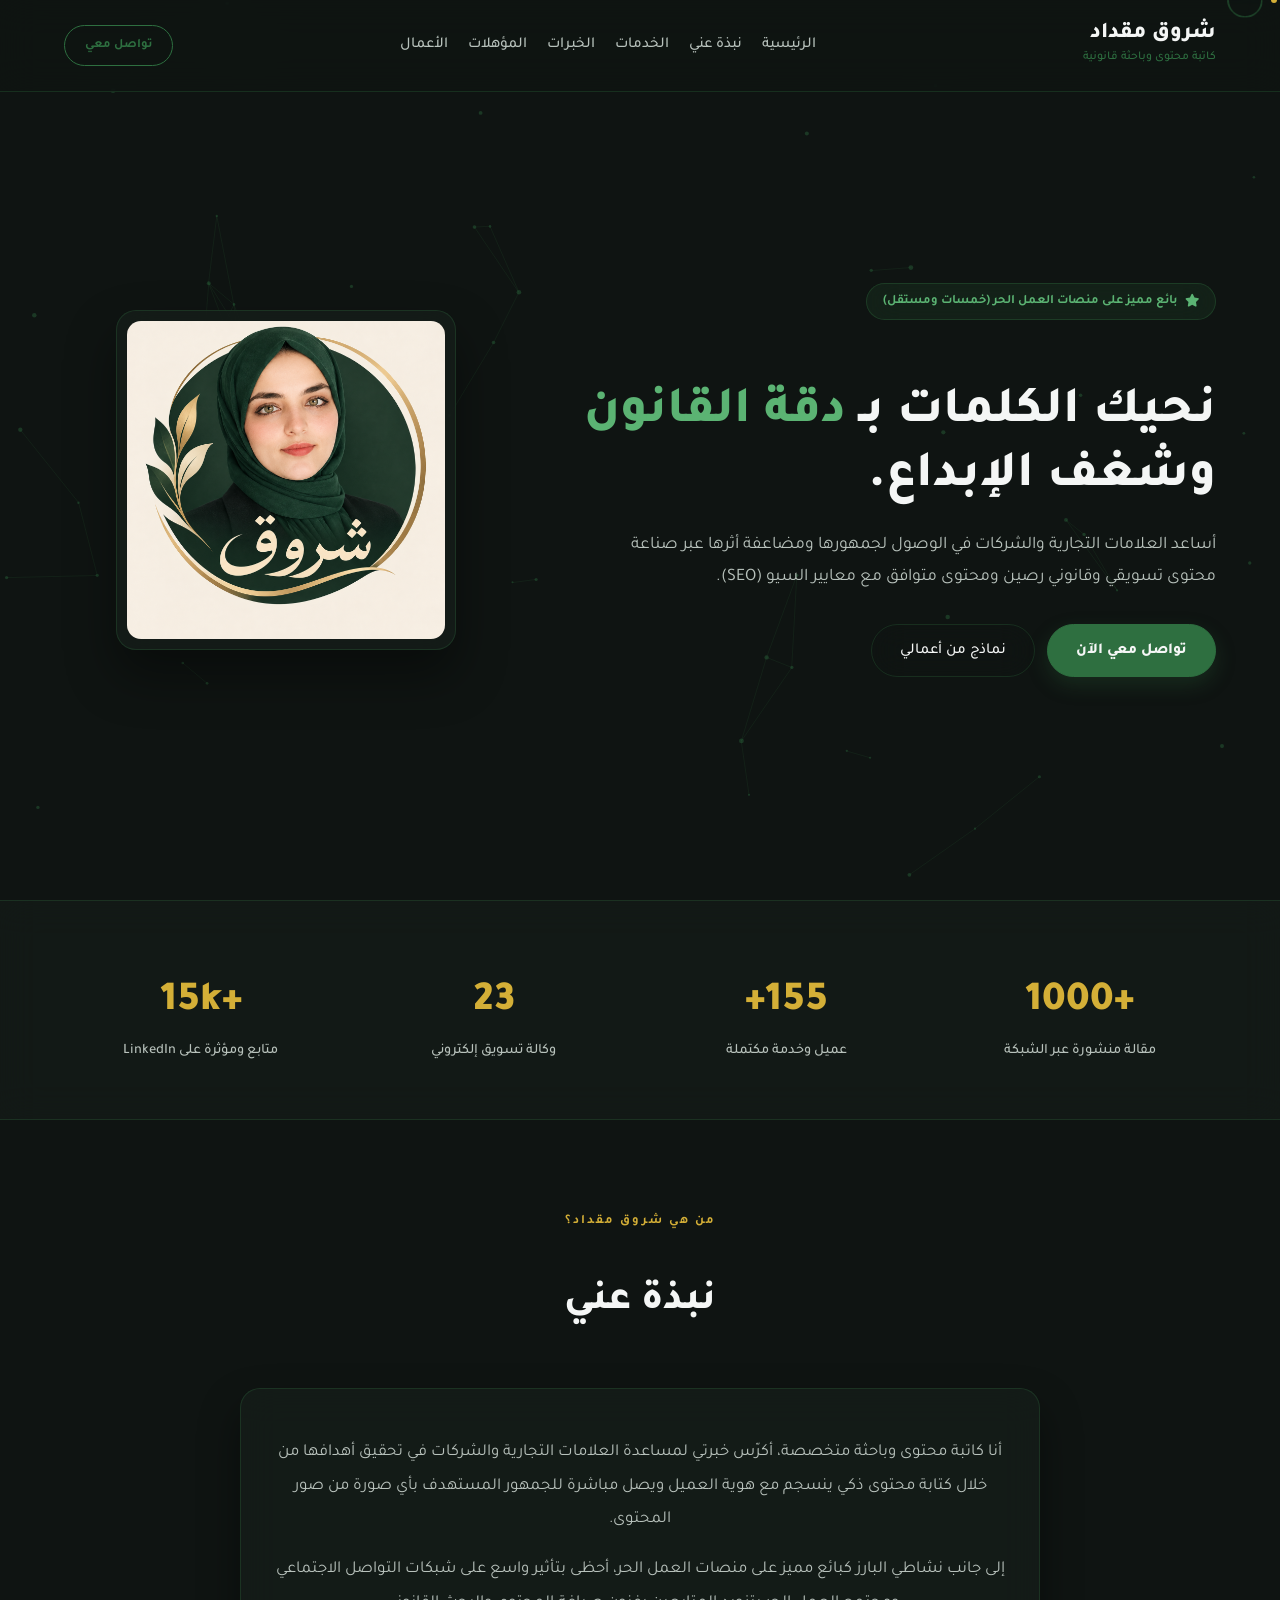
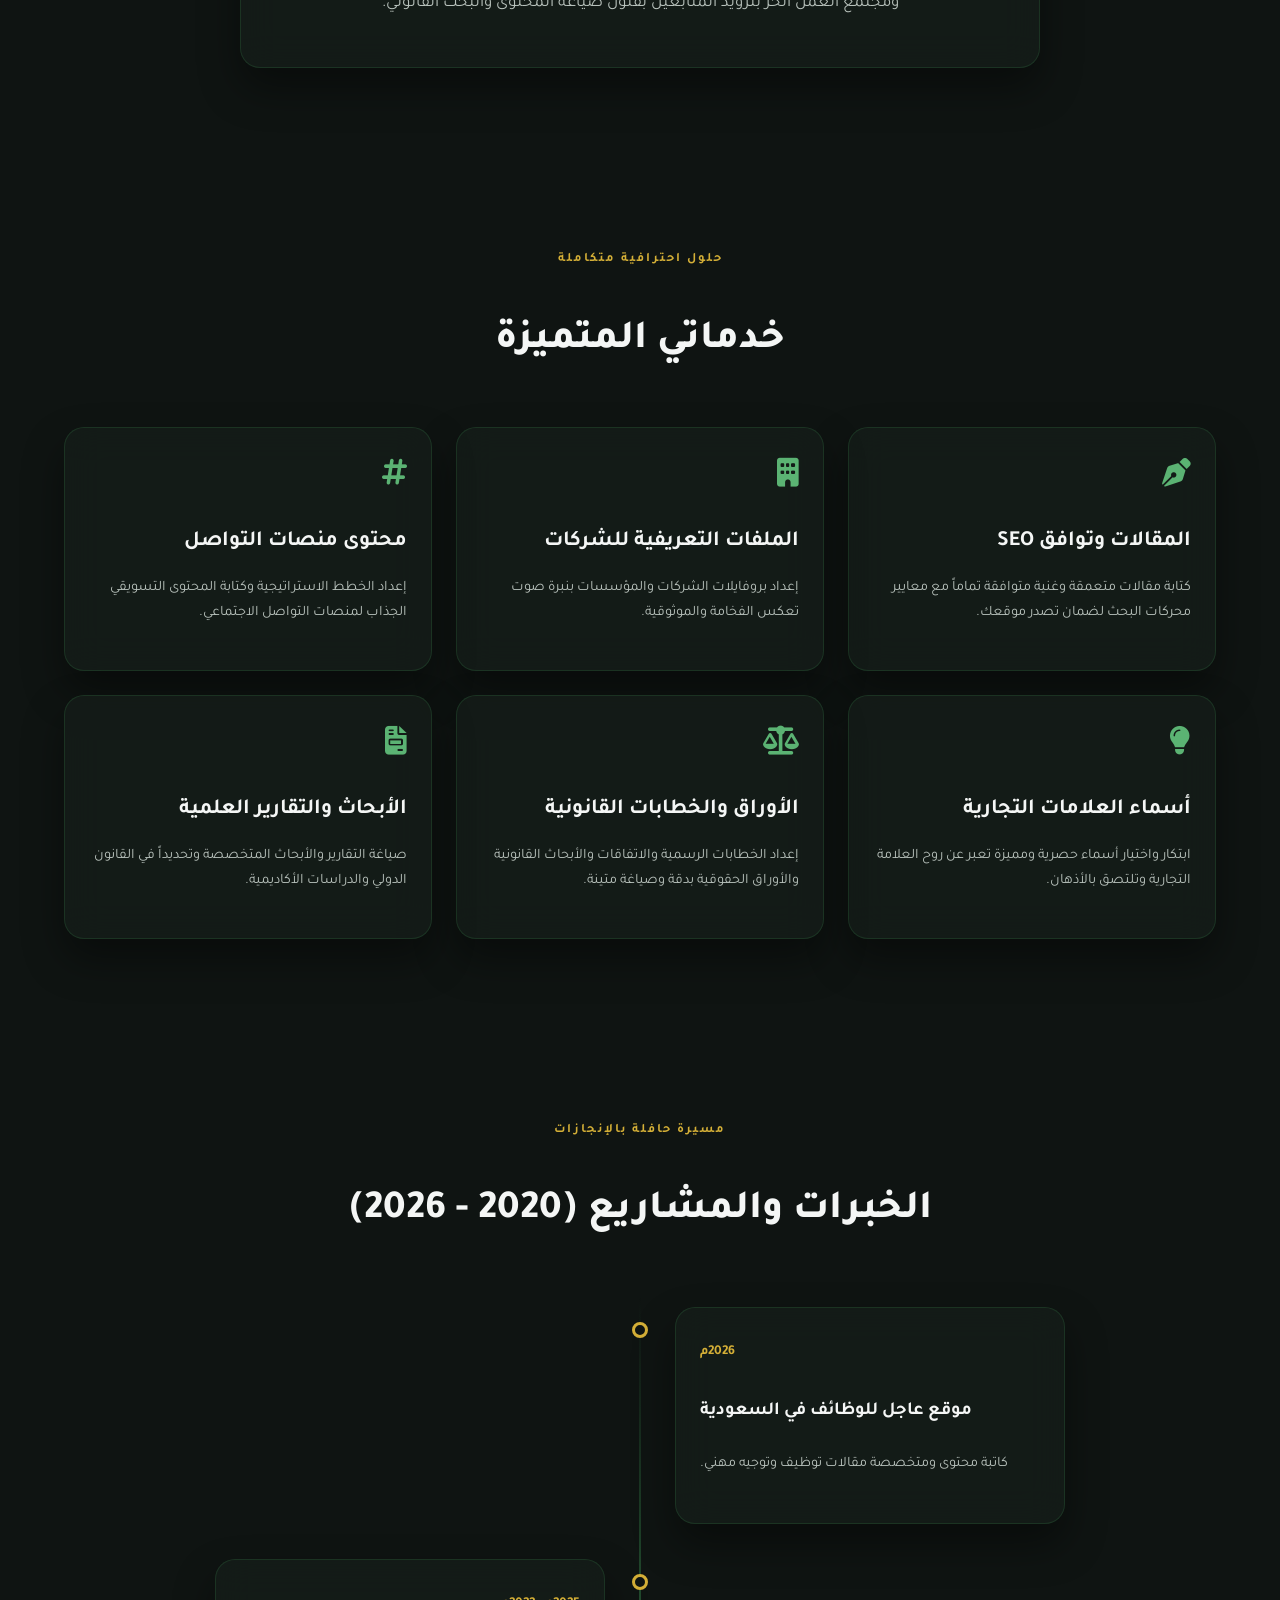
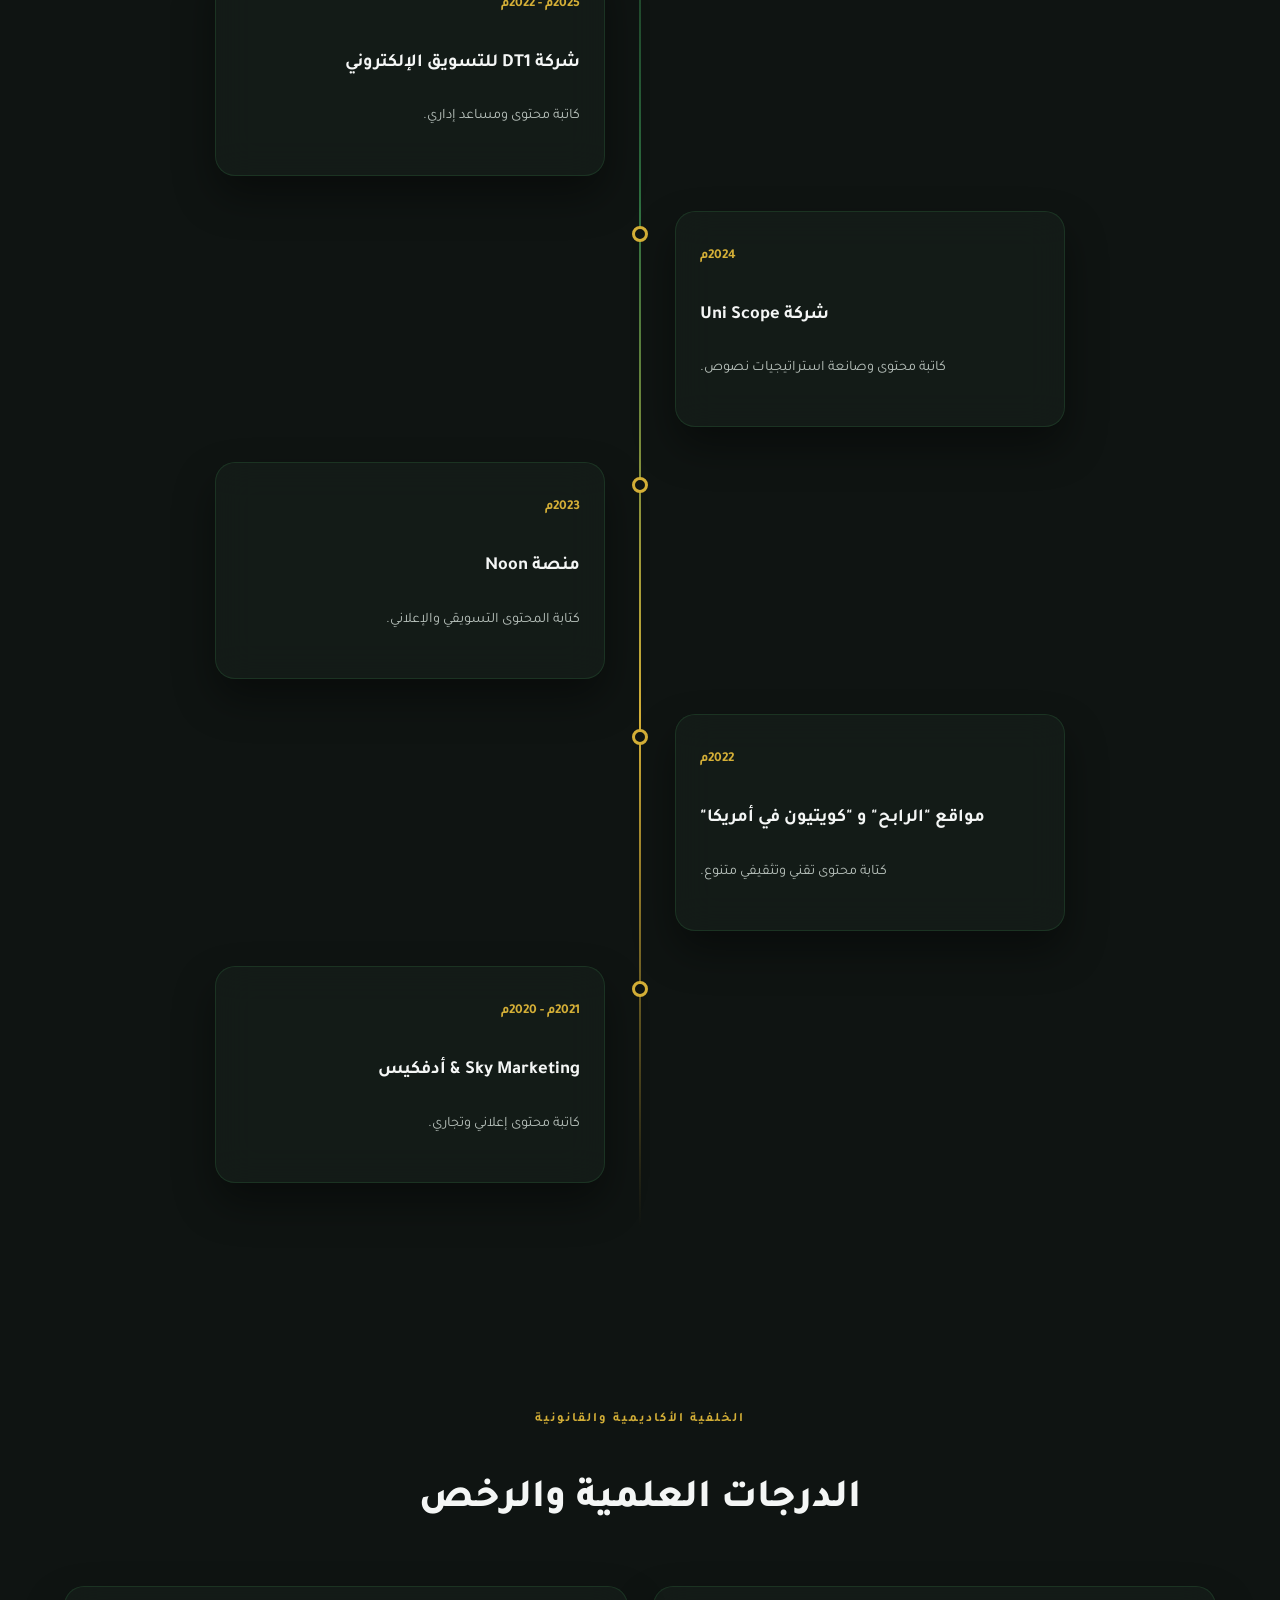
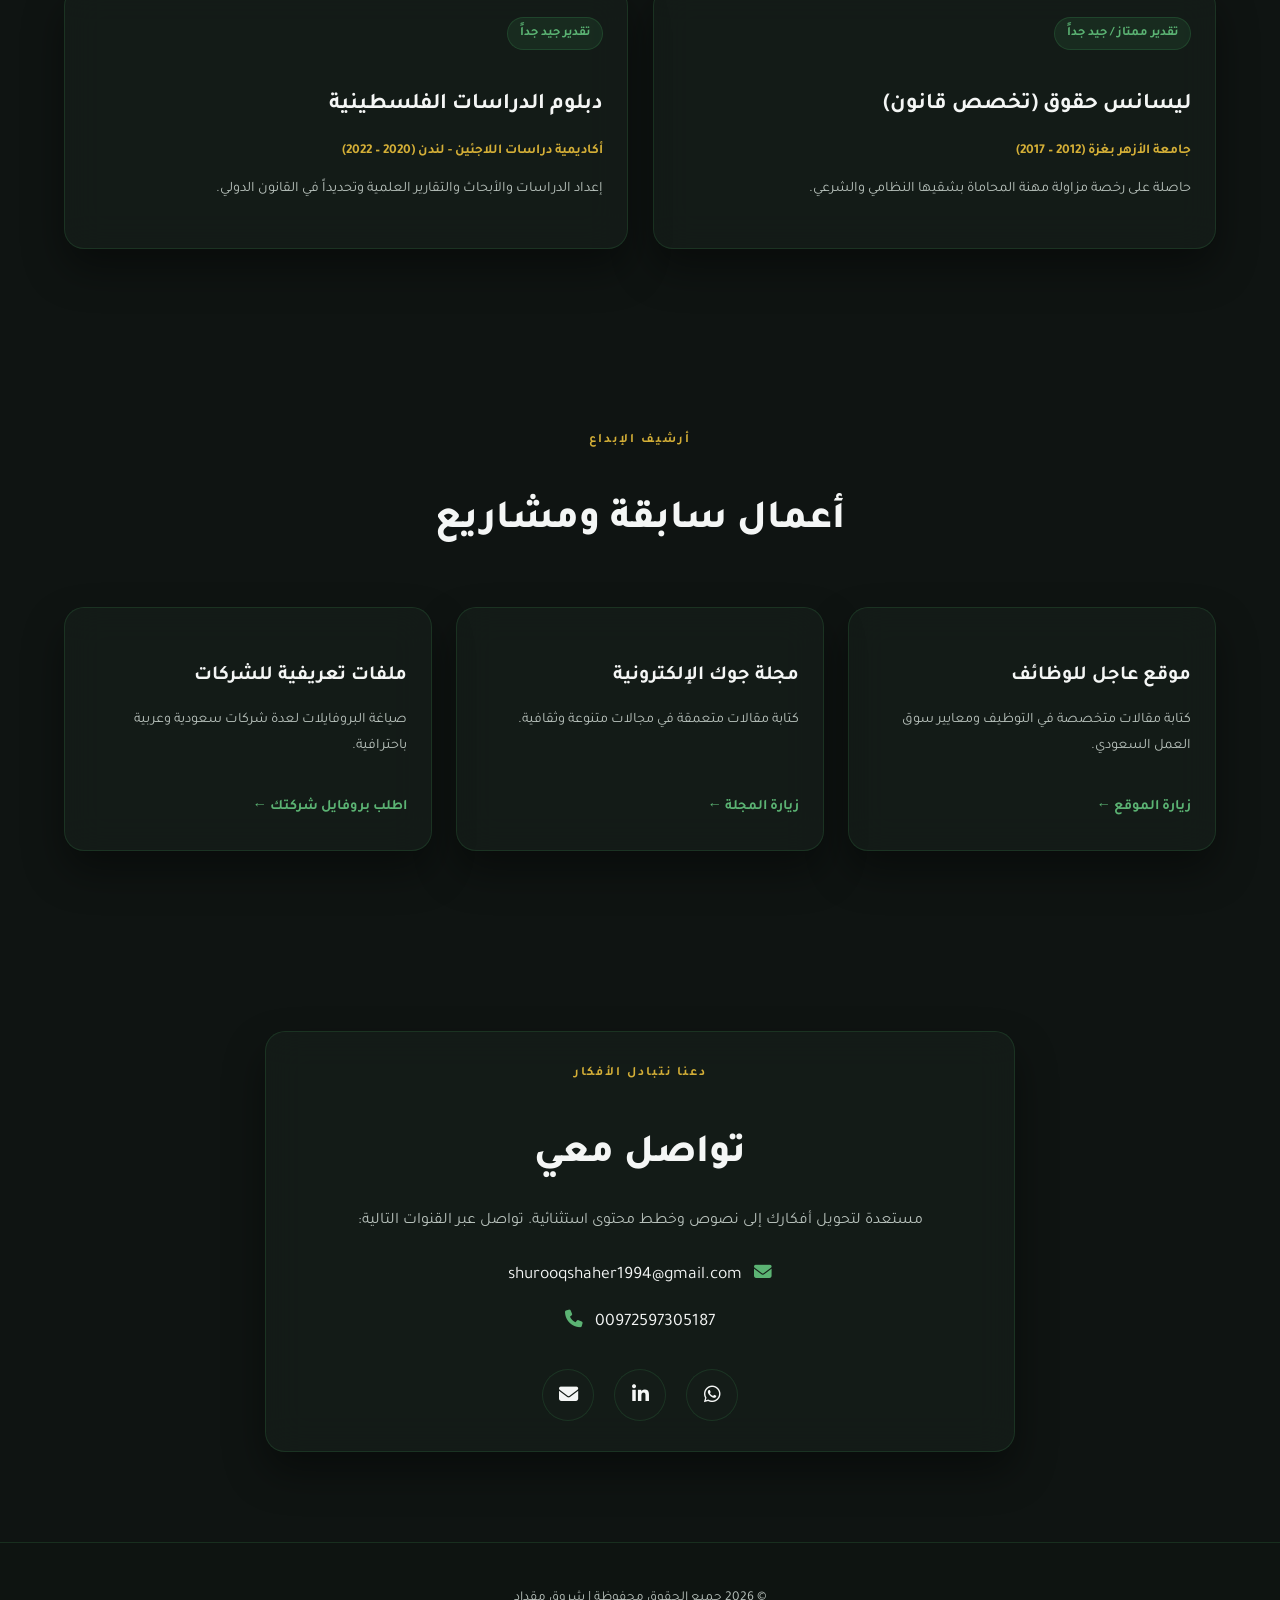
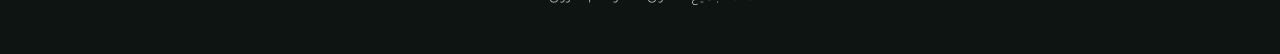
==== commit 1c635671: "Update index.html" ====
--- a/index.html
+++ b/index.html
@@ -18,18 +18,18 @@
 
     <style>
         /* ==========================================
-           1. المتغيرات والهوية اللونية والخطوط
-           ========================================== */
+            1. المتغيرات والهوية اللونية والخطوط (متوافقة مع هوية الأخضر والرمادي)
+            ========================================== */
         :root {
-            --bg-deep: #121113;
-            --bg-card: rgba(28, 25, 30, 0.7);
-            --bg-card-hover: rgba(42, 33, 45, 0.85);
-            --primary-accent: #C48B9F;
-            --accent-gold: #E0A96D;
-            --text-light: #F7F5F8;
-            --text-subtle: #C3BDC7;
-            --border-color: rgba(196, 139, 159, 0.25);
-            --border-hover: rgba(224, 169, 109, 0.5);
+            --bg-deep: #0f1412;             /* خلفية عميقة هادئة متناغمة مع الأخضر الداكن */
+            --bg-card: rgba(22, 30, 26, 0.75); /* بطاقات شفافة بدرجات الأخضر والرمادي الهادئ */
+            --bg-card-hover: rgba(30, 42, 36, 0.9);
+            --primary-accent: #2e6f40;      /* الأخضر الزمردي الراقي المستوحى من الهوية */
+            --accent-gold: #D4AF37;         /* لمسة ذهبية خفيفة للفخامة والتأكيد */
+            --text-light: #F4F6F5;          /* نص فاتح ونقي */
+            --text-subtle: #B8C2BC;         /* نص فرعي رمادي مائل للخضرة الفاتحة المريحة للعين */
+            --border-color: rgba(46, 111, 64, 0.3);
+            --border-hover: rgba(212, 175, 55, 0.5);
             --glass-blur: blur(18px);
             --transition: all 0.4s cubic-bezier(0.16, 1, 0.3, 1);
         }
@@ -80,8 +80,8 @@
         }
 
         /* ==========================================
-           2. خلفية الجسيمات (Canvas)
-           ========================================== */
+            2. خلفية الجسيمات (Canvas)
+            ========================================== */
         #bg-canvas {
             position: fixed;
             top: 0;
@@ -93,8 +93,8 @@
         }
 
         /* ==========================================
-           3. مؤشر الماوس المخصص
-           ========================================== */
+            3. مؤشر الماوس المخصص
+            ========================================== */
         .custom-cursor {
             width: 35px;
             height: 35px;
@@ -122,13 +122,13 @@
         .cursor-hover {
             width: 60px;
             height: 60px;
-            background: rgba(196, 139, 159, 0.15);
+            background: rgba(46, 111, 64, 0.15);
             border-color: var(--accent-gold);
         }
 
         /* ==========================================
-           4. القائمة العلوية Navigation
-           ========================================== */
+            4. القائمة العلوية Navigation
+            ========================================== */
         header {
             position: fixed;
             top: 0;
@@ -140,7 +140,7 @@
             justify-content: space-between;
             align-items: center;
             backdrop-filter: var(--glass-blur);
-            background: rgba(18, 17, 19, 0.85);
+            background: rgba(15, 20, 18, 0.85);
             border-bottom: 1px solid var(--border-color);
             transition: var(--transition);
         }
@@ -209,7 +209,7 @@
 
         .btn-header:hover {
             background: var(--primary-accent);
-            color: var(--bg-deep);
+            color: var(--text-light);
         }
 
         .mobile-toggle {
@@ -221,8 +221,8 @@
         }
 
         /* ==========================================
-           5. القسم الرئيسي Hero Section
-           ========================================== */
+            5. القسم الرئيسي Hero Section
+            ========================================== */
         .hero {
             min-height: 100vh;
             display: flex;
@@ -244,10 +244,10 @@
             align-items: center;
             gap: 8px;
             padding: 6px 16px;
-            background: rgba(224, 169, 109, 0.1);
-            border: 1px solid rgba(224, 169, 109, 0.35);
+            background: rgba(46, 111, 64, 0.15);
+            border: 1px solid rgba(46, 111, 64, 0.35);
             border-radius: 30px;
-            color: var(--accent-gold);
+            color: #5bb373;
             font-size: 0.8rem;
             font-weight: 700;
             margin-bottom: 20px;
@@ -262,7 +262,7 @@
         }
 
         .hero-title span {
-            color: var(--primary-accent);
+            color: #5bb373;
         }
 
         .hero-desc {
@@ -282,18 +282,17 @@
         .btn-main {
             padding: 12px 28px;
             background: var(--primary-accent);
-            color: var(--bg-deep);
+            color: var(--text-light);
             border-radius: 40px;
             font-weight: 800;
             font-size: 0.95rem;
             transition: var(--transition);
             border: 1px solid var(--primary-accent);
-            box-shadow: 0 8px 20px rgba(196, 139, 159, 0.25);
+            box-shadow: 0 8px 20px rgba(46, 111, 64, 0.25);
         }
 
         .btn-main:hover {
-            background: transparent;
-            color: var(--primary-accent);
+            background: #3b8c52;
             transform: translateY(-3px);
         }
 
@@ -309,8 +308,8 @@
         }
 
         .btn-outline:hover {
-            border-color: var(--text-light);
-            background: rgba(255, 255, 255, 0.05);
+            border-color: var(--primary-accent);
+            background: rgba(46, 111, 64, 0.1);
             transform: translateY(-3px);
         }
 
@@ -334,7 +333,7 @@
         .profile-img-container:hover {
             border-color: var(--border-hover);
             background: var(--bg-card-hover);
-            box-shadow: 0 30px 60px rgba(196, 139, 159, 0.2);
+            box-shadow: 0 30px 60px rgba(46, 111, 64, 0.2);
         }
 
         .profile-img {
@@ -344,7 +343,7 @@
             object-fit: cover;
             border-radius: 14px;
             display: block;
-            transform: translateZ(20px); /* تأثير العمق ثلاثي الأبعاد للصورة */
+            transform: translateZ(20px);
         }
 
         .glass-card {
@@ -363,12 +362,13 @@
         }
 
         /* ==========================================
-           6. الإحصائيات (Stats Bar)
-           ========================================== */
+            6. الإحصائيات (Stats Bar)
+            ========================================== */
         .stats-section {
             padding: 40px 5%;
-            background: rgba(28, 25, 30, 0.5);
-            border-y: 1px solid var(--border-color);
+            background: rgba(22, 30, 26, 0.5);
+            border-top: 1px solid var(--border-color);
+            border-bottom: 1px solid var(--border-color);
             display: grid;
             grid-template-columns: repeat(4, 1fr);
             gap: 20px;
@@ -391,8 +391,8 @@
         }
 
         /* ==========================================
-           7. الأقسام والخدمات
-           ========================================== */
+            7. الأقسام والخدمات
+            ========================================== */
         .section-padding {
             padding: 90px 5%;
             position: relative;
@@ -426,7 +426,7 @@
 
         .service-icon {
             font-size: 1.8rem;
-            color: var(--primary-accent);
+            color: #5bb373;
             margin-bottom: 15px;
             display: inline-block;
         }
@@ -446,8 +446,8 @@
         }
 
         /* ==========================================
-           8. التسلسل الزمني للخبرات (Timeline)
-           ========================================== */
+            8. التسلسل الزمني للخبرات (Timeline)
+            ========================================== */
         .timeline {
             position: relative;
             max-width: 850px;
@@ -506,8 +506,8 @@
         }
 
         /* ==========================================
-           9. المؤهلات ومعرض الأعمال
-           ========================================== */
+            9. المؤهلات ومعرض الأعمال
+            ========================================== */
         .academic-grid {
             display: grid;
             grid-template-columns: repeat(auto-fit, minmax(300px, 1fr));
@@ -517,13 +517,13 @@
         .grade-badge {
             display: inline-block;
             padding: 4px 12px;
-            background: rgba(196, 139, 159, 0.15);
-            color: var(--primary-accent);
+            background: rgba(46, 111, 64, 0.2);
+            color: #5bb373;
             border-radius: 20px;
             font-size: 0.8rem;
             font-weight: 700;
             margin-bottom: 12px;
-            border: 1px solid rgba(196, 139, 159, 0.3);
+            border: 1px solid rgba(46, 111, 64, 0.4);
         }
 
         .portfolio-grid {
@@ -539,7 +539,7 @@
         }
 
         .btn-link {
-            color: var(--primary-accent);
+            color: #5bb373;
             font-weight: 700;
             display: inline-flex;
             align-items: center;
@@ -555,8 +555,8 @@
         }
 
         /* ==========================================
-           10. قسم التواصل والأيقونات
-           ========================================== */
+            10. قسم التواصل والأيقونات
+            ========================================== */
         .contact-box {
             text-align: center;
             max-width: 750px;
@@ -592,7 +592,7 @@
         .icon-card:hover {
             transform: translateY(-5px) scale(1.08);
             border-color: var(--accent-gold);
-            box-shadow: 0 10px 20px rgba(224, 169, 109, 0.25);
+            box-shadow: 0 10px 20px rgba(212, 175, 55, 0.25);
         }
 
         .icon-card.whatsapp:hover { color: #25D366; border-color: #25D366; }
@@ -622,12 +622,12 @@
             text-align: center;
             color: var(--text-subtle);
             font-size: 0.85rem;
-            background: rgba(18, 17, 19, 0.9);
+            background: rgba(15, 20, 18, 0.9);
         }
 
         /* ==========================================
-           11. التجاوب المحسّن للهواتف
-           ========================================== */
+            11. التجاوب المحسّن للهواتف
+            ========================================== */
         @media (max-width: 992px) {
             .hero-grid { grid-template-columns: 1fr; text-align: center; }
             .hero-btns, .badge-seller { justify-content: center; }
@@ -654,7 +654,7 @@
                 right: -100%;
                 width: 100%;
                 height: calc(100vh - 65px);
-                background: rgba(18, 17, 19, 0.98);
+                background: rgba(15, 20, 18, 0.98);
                 flex-direction: column;
                 align-items: center;
                 justify-content: center;
@@ -908,184 +908,160 @@
             </div>
             <div class="glass-card portfolio-card hover-trigger">
                 <div>
-                    <h3 style="margin-bottom: 8px; font-size: 1.25rem;">الملفات التعريفية للشركات</h3>
-                    <p style="color: var(--text-subtle); font-size: 0.9rem;">صياغة وتجهيز الملف التعريفي لعدة شركات سعودية وعربية.</p>
+                    <h3 style="margin-bottom: 8px; font-size: 1.25rem;">ملفات تعريفية للشركات</h3>
+                    <p style="color: var(--text-subtle); font-size: 0.9rem;">صياغة البروفايلات لعدة شركات سعودية وعربية باحترافية.</p>
                 </div>
-                <span class="btn-link" style="color: var(--text-subtle);">ملفات معتمدة</span>
-            </div>
-            <div class="glass-card portfolio-card hover-trigger">
-                <div>
-                    <h3 style="margin-bottom: 8px; font-size: 1.25rem;">شركة سليمة نت</h3>
-                    <p style="color: var(--text-subtle); font-size: 0.9rem;">كتابة وإعداد المقالات التسويقية والمعلوماتية للشركة.</p>
-                </div>
-                <span class="btn-link" style="color: var(--text-subtle);">أعمال منشورة</span>
+                <a href="#contact" class="btn-link">اطلب بروفايل شركتك ←</a>
             </div>
         </div>
     </section>
 
-    <!-- التواصل -->
+    <!-- قسم التواصل -->
     <section id="contact" class="section-padding">
-        <div class="glass-card contact-box hover-trigger">
-            <span class="sub-title">تواصل وتفاعل</span>
-            <h2 style="font-size: 2.2rem; margin-bottom: 12px;">لنبدأ العمل معاً على مشروعك القادم</h2>
-            <p style="color: var(--text-subtle); font-size: 0.95rem;">اضغط على أي من الأيقونات أدناه للتواصل المباشر معي:</p>
+        <div class="contact-box glass-card hover-trigger">
+            <span class="sub-title">دعنا نتبادل الأفكار</span>
+            <h2 class="main-title" style="margin-bottom: 15px;">تواصل معي</h2>
+            <p style="color: var(--text-subtle); margin-bottom: 25px;">مستعدة لتحويل أفكارك إلى نصوص وخطط محتوى استثنائية. تواصل عبر القنوات التالية:</p>
             
+            <div style="font-size: 1.1rem; margin-bottom: 15px; color: var(--text-light);">
+                <i class="fa-solid fa-envelope" style="color: #5bb373; margin-left: 8px;"></i> shurooqshaher1994@gmail.com
+            </div>
+            <div style="font-size: 1.1rem; margin-bottom: 25px; color: var(--text-light);" dir="ltr">
+                <i class="fa-solid fa-phone" style="color: #5bb373; margin-right: 8px;"></i> 00972597305187
+            </div>
+
             <div class="social-icons-wrapper">
-                <a href="https://wa.me/972597305187" target="_blank" class="icon-card whatsapp hover-trigger" title="مراسلة واتساب">
+                <a href="https://wa.me/972597305187" target="_blank" class="icon-card whatsapp hover-trigger">
                     <i class="fa-brands fa-whatsapp"></i>
-                    <span class="icon-tooltip">00972597305187</span>
+                    <span class="icon-tooltip">واتساب</span>
                 </a>
-
-                <a href="https://telegram.me/Shurooq_1994" target="_blank" class="icon-card telegram hover-trigger" title="مراسلة تليجرام">
-                    <i class="fa-brands fa-telegram"></i>
-                    <span class="icon-tooltip">Shurooq_1994</span>
+                <a href="https://linkedin.com" target="_blank" class="icon-card linkedin hover-trigger">
+                    <i class="fa-brands fa-linkedin-in"></i>
+                    <span class="icon-tooltip">لينكد إن</span>
                 </a>
-
-                <a href="https://lnkd.in/p/dBNiQ6pC" target="_blank" class="icon-card linkedin hover-trigger" title="حساب LinkedIn">
-                    <i class="fa-brands fa-linkedin-in"></i>
-                    <span class="icon-tooltip">LinkedIn</span>
+                <a href="mailto:shurooqshaher1994@gmail.com" class="icon-card telegram hover-trigger">
+                    <i class="fa-solid fa-envelope"></i>
+                    <span class="icon-tooltip">البريد</span>
                 </a>
             </div>
         </div>
     </section>
 
-    <!-- التذييل -->
     <footer>
-        <p>© 2026 جميع الحقوق محفوظة لـ شروق مقداد | كاتبة محتوى وباحثة قانونية.</p>
+        <p>© 2026 جميع الحقوق محفوظة | شروق مقداد</p>
     </footer>
 
-    <!-- جافا سكريبت للتأثيرات والحركة -->
+    <!-- جافاسكريبت التفاعلات (Canvas والـ Tilt ومؤشر الماوس) -->
     <script>
+        // قائمة الموبايل
         function toggleMenu() {
-            const nav = document.getElementById('navMenu');
-            nav.classList.toggle('active');
-        }
-
+            const menu = document.getElementById('navMenu');
+            menu.classList.toggle('active');
+        }
+
+        // مؤشر الماوس المخصص
         const cursor = document.querySelector('.custom-cursor');
-        const cursorDot = document.querySelector('.cursor-dot');
-        const hoverTriggers = document.querySelectorAll('.hover-trigger, a, button');
-
-        let mouseX = 0, mouseY = 0;
-        let cursorX = 0, cursorY = 0;
-
-        document.addEventListener('mousemove', (e) => {
+        const dot = document.querySelector('.cursor-dot');
+        const hoverTriggers = document.querySelectorAll('.hover-trigger');
+
+        window.addEventListener('mousemove', (e) => {
+            cursor.style.top = e.clientY + 'px';
+            cursor.style.left = e.clientX + 'px';
+            dot.style.top = e.clientY + 'px';
+            dot.style.left = e.clientX + 'px';
+        });
+
+        hoverTriggers.forEach(el => {
+            el.addEventListener('mouseenter', () => cursor.classList.add('cursor-hover'));
+            el.addEventListener('mouseleave', () => cursor.classList.remove('cursor-hover'));
+        });
+
+        // تأثير الإمالة ثلاثي الأبعاد للصورة الشخصية
+        const tiltCard = document.getElementById('tilt-profile');
+        if(tiltCard) {
+            tiltCard.addEventListener('mousemove', (e) => {
+                const rect = tiltCard.getBoundingClientRect();
+                const x = e.clientX - rect.left - rect.width / 2;
+                const y = e.clientY - rect.top - rect.height / 2;
+                tiltCard.style.transform = `perspective(1000px) rotateX(${-y / 10}deg) rotateY(${x / 10}deg) scale3d(1.02, 1.02, 1.02)`;
+            });
+            tiltCard.addEventListener('mouseleave', () => {
+                tiltCard.style.transform = 'perspective(1000px) rotateX(0deg) rotateY(0deg) scale3d(1, 1, 1)';
+            });
+        }
+
+        // خلفية الجسيمات التفاعلية (Canvas) بلون أخضر ورمادي هادئ
+        const canvas = document.getElementById('bg-canvas');
+        const ctx = canvas.getContext('2d');
+        let width, height;
+
+        function resize() {
+            width = canvas.width = window.innerWidth;
+            height = canvas.height = window.innerHeight;
+        }
+        window.addEventListener('resize', resize);
+        resize();
+
+        const particles = [];
+        const count = Math.min(window.innerWidth / 15, 60);
+
+        for(let i=0; i<count; i++) {
+            particles.push({
+                x: Math.random() * width,
+                y: Math.random() * height,
+                vx: (Math.random() - 0.5) * 0.6,
+                vy: (Math.random() - 0.5) * 0.6,
+                radius: Math.random() * 1.5 + 1
+            });
+        }
+
+        let mouseX = -1000, mouseY = -1000;
+        window.addEventListener('mousemove', (e) => {
             mouseX = e.clientX;
             mouseY = e.clientY;
-            cursorDot.style.left = `${mouseX}px`;
-            cursorDot.style.top = `${mouseY}px`;
         });
 
-        function animateCursor() {
-            cursorX += (mouseX - cursorX) * 0.15;
-            cursorY += (mouseY - cursorY) * 0.15;
-            cursor.style.left = `${cursorX}px`;
-            cursor.style.top = `${cursorY}px`;
-            requestAnimationFrame(animateCursor);
-        }
-        animateCursor();
-
-        hoverTriggers.forEach(trigger => {
-            trigger.addEventListener('mouseenter', () => cursor.classList.add('cursor-hover'));
-            trigger.addEventListener('mouseleave', () => cursor.classList.remove('cursor-hover'));
-        });
-
-        // تأثير الإمالة ثلاثي الأبعاد للصورة الشخصية حصرياً
-        const profileCard = document.getElementById('tilt-profile');
-        if (profileCard) {
-            profileCard.addEventListener('mousemove', (e) => {
-                const rect = profileCard.getBoundingClientRect();
-                const x = e.clientX - rect.left - rect.width / 2;
-                const y = e.clientY - rect.top - rect.height / 2;
-                profileCard.style.transform = `perspective(1000px) rotateX(${-y / 15}deg) rotateY(${x / 15}deg) translateY(-5px)`;
-            });
-
-            profileCard.addEventListener('mouseleave', () => {
-                profileCard.style.transform = `perspective(1000px) rotateX(0deg) rotateY(0deg) translateY(0px)`;
-            });
-        }
-
-        // خلفية الجسيمات التفاعلية
-        const canvas = document.getElementById('bg-canvas');
-        const ctx = canvas.getContext('2d');
-
-        function resizeCanvas() {
-            canvas.width = window.innerWidth;
-            canvas.height = window.innerHeight;
-        }
-        resizeCanvas();
-        window.addEventListener('resize', resizeCanvas);
-
-        const particles = [];
-        const particleCount = Math.min(window.innerWidth / 15, 60);
-
-        class Particle {
-            constructor() {
-                this.x = Math.random() * canvas.width;
-                this.y = Math.random() * canvas.height;
-                this.vx = (Math.random() - 0.5) * 0.5;
-                this.vy = (Math.random() - 0.5) * 0.5;
-                this.radius = Math.random() * 2 + 1;
-                this.color = Math.random() > 0.4 ? 'rgba(196, 139, 159, ' : 'rgba(224, 169, 109, ';
-                this.alpha = Math.random() * 0.5 + 0.2;
-            }
-
-            update() {
-                this.x += this.vx;
-                this.y += this.vy;
-
-                if (this.x < 0 || this.x > canvas.width) this.vx *= -1;
-                if (this.y < 0 || this.y > canvas.height) this.vy *= -1;
-
-                let dx = mouseX - this.x;
-                let dy = mouseY - this.y;
-                let dist = Math.sqrt(dx * dx + dy * dy);
-                if (dist < 100) {
-                    this.x -= (dx / dist) * 0.6;
-                    this.y -= (dy / dist) * 0.6;
+        function animate() {
+            ctx.clearRect(0, 0, width, height);
+            ctx.fillStyle = 'rgba(46, 111, 64, 0.4)';
+            ctx.strokeStyle = 'rgba(46, 111, 64, 0.15)';
+
+            particles.forEach((p, index) => {
+                p.x += p.vx;
+                p.y += p.vy;
+
+                if(p.x < 0 || p.x > width) p.vx *= -1;
+                if(p.y < 0 || p.y > height) p.vy *= -1;
+
+                ctx.beginPath();
+                ctx.arc(p.x, p.y, p.radius, 0, Math.PI * 2);
+                ctx.fill();
+
+                // التفاعل مع الماوس
+                let dx = mouseX - p.x;
+                let dy = mouseY - p.y;
+                let dist = Math.sqrt(dx*dx + dy*dy);
+                if(dist < 120) {
+                    ctx.beginPath();
+                    ctx.moveTo(p.x, p.y);
+                    ctx.lineTo(mouseX, mouseY);
+                    ctx.stroke();
                 }
-            }
-
-            draw() {
-                ctx.beginPath();
-                ctx.arc(this.x, this.y, this.radius, 0, Math.PI * 2);
-                ctx.fillStyle = this.color + this.alpha + ')';
-                ctx.fill();
-            }
-        }
-
-        for (let i = 0; i < particleCount; i++) {
-            particles.push(new Particle());
-        }
-
-        function drawLines() {
-            for (let i = 0; i < particles.length; i++) {
-                for (let j = i + 1; j < particles.length; j++) {
-                    let dx = particles[i].x - particles[j].x;
-                    let dy = particles[i].y - particles[j].y;
-                    let dist = Math.sqrt(dx * dx + dy * dy);
-
-                    if (dist < 120) {
+
+                for(let j = index + 1; j < particles.length; j++) {
+                    let p2 = particles[j];
+                    let d = Math.hypot(p.x - p2.x, p.y - p2.y);
+                    if(d < 100) {
                         ctx.beginPath();
-                        ctx.moveTo(particles[i].x, particles[i].y);
-                        ctx.lineTo(particles[j].x, particles[j].y);
-                        ctx.strokeStyle = `rgba(196, 139, 159, ${0.12 - dist / 1200})`;
-                        ctx.lineWidth = 0.5;
+                        ctx.moveTo(p.x, p.y);
+                        ctx.lineTo(p2.x, p2.y);
                         ctx.stroke();
                     }
                 }
-            }
-        }
-
-        function animateCanvas() {
-            ctx.clearRect(0, 0, canvas.width, canvas.height);
-            particles.forEach(p => {
-                p.update();
-                p.draw();
             });
-            drawLines();
-            requestAnimationFrame(animateCanvas);
-        }
-        animateCanvas();
+            requestAnimationFrame(animate);
+        }
+        animate();
     </script>
 </body>
-</html>+</html>
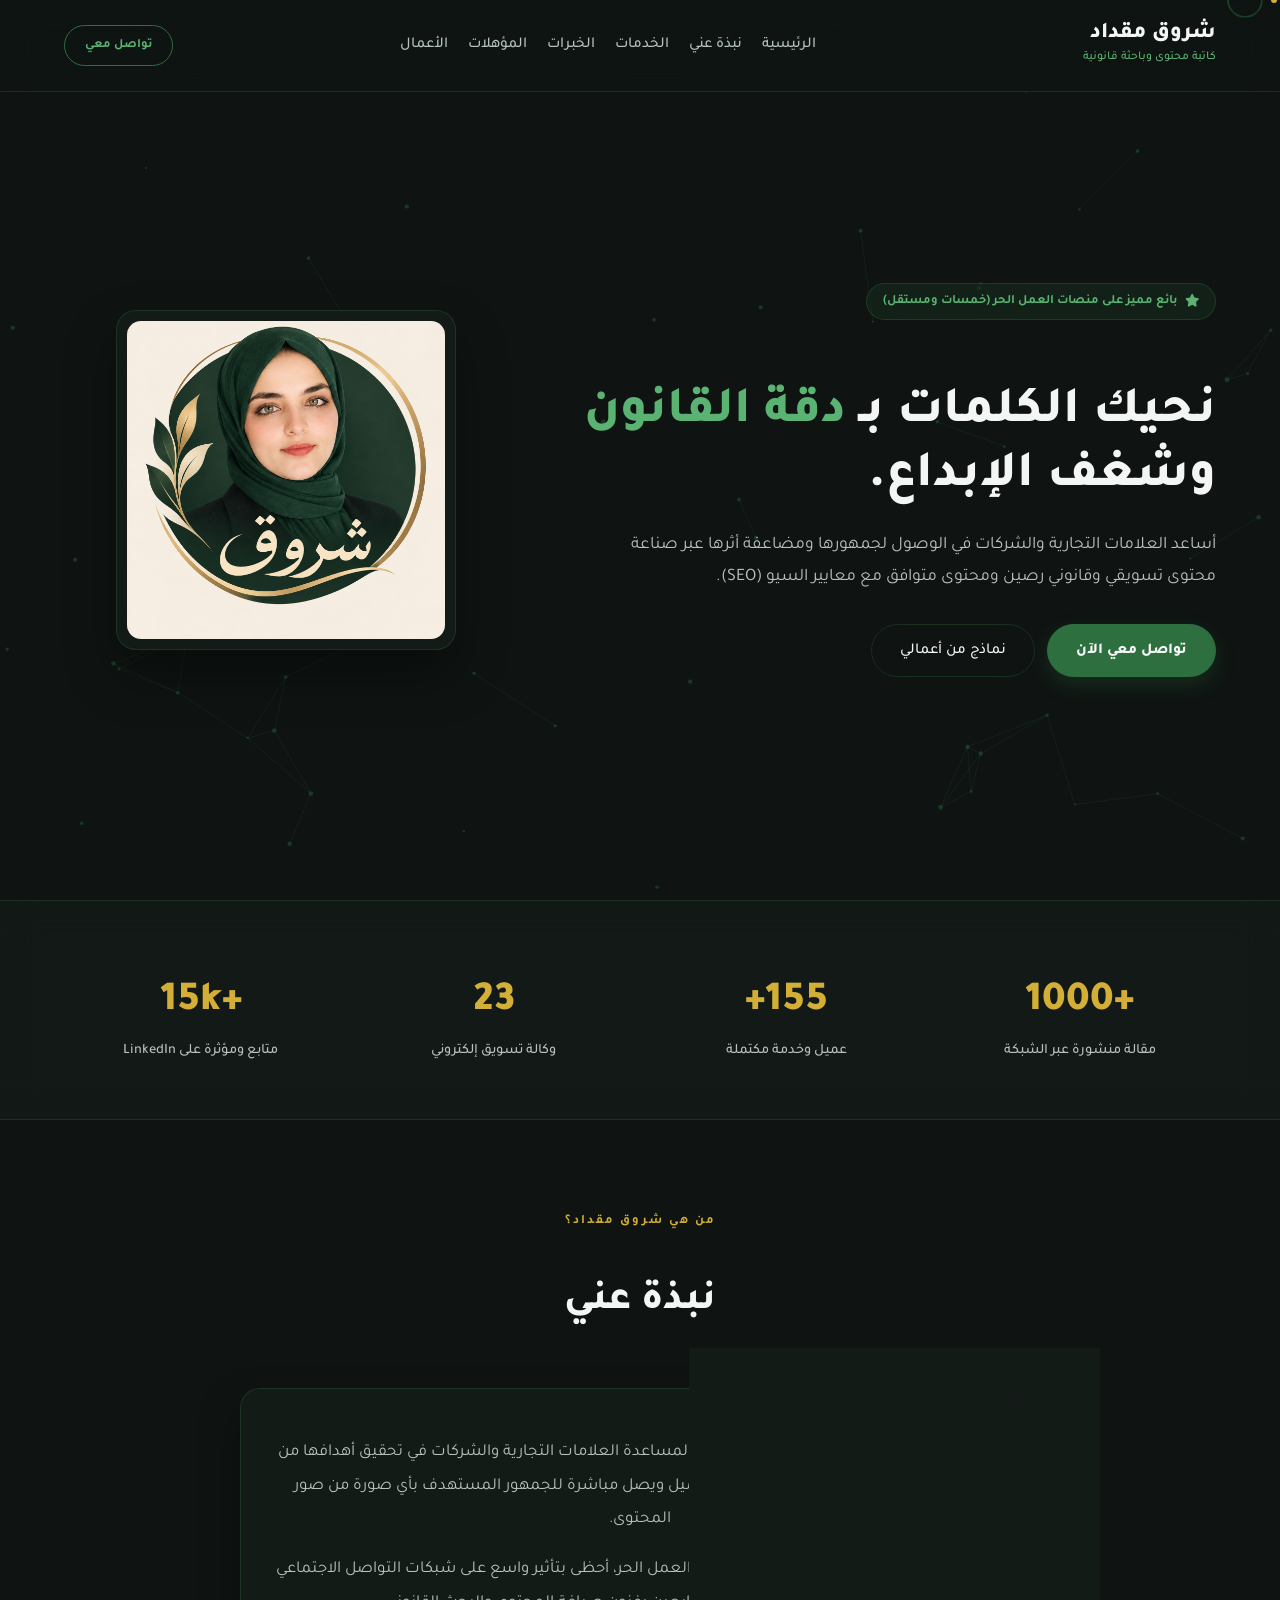
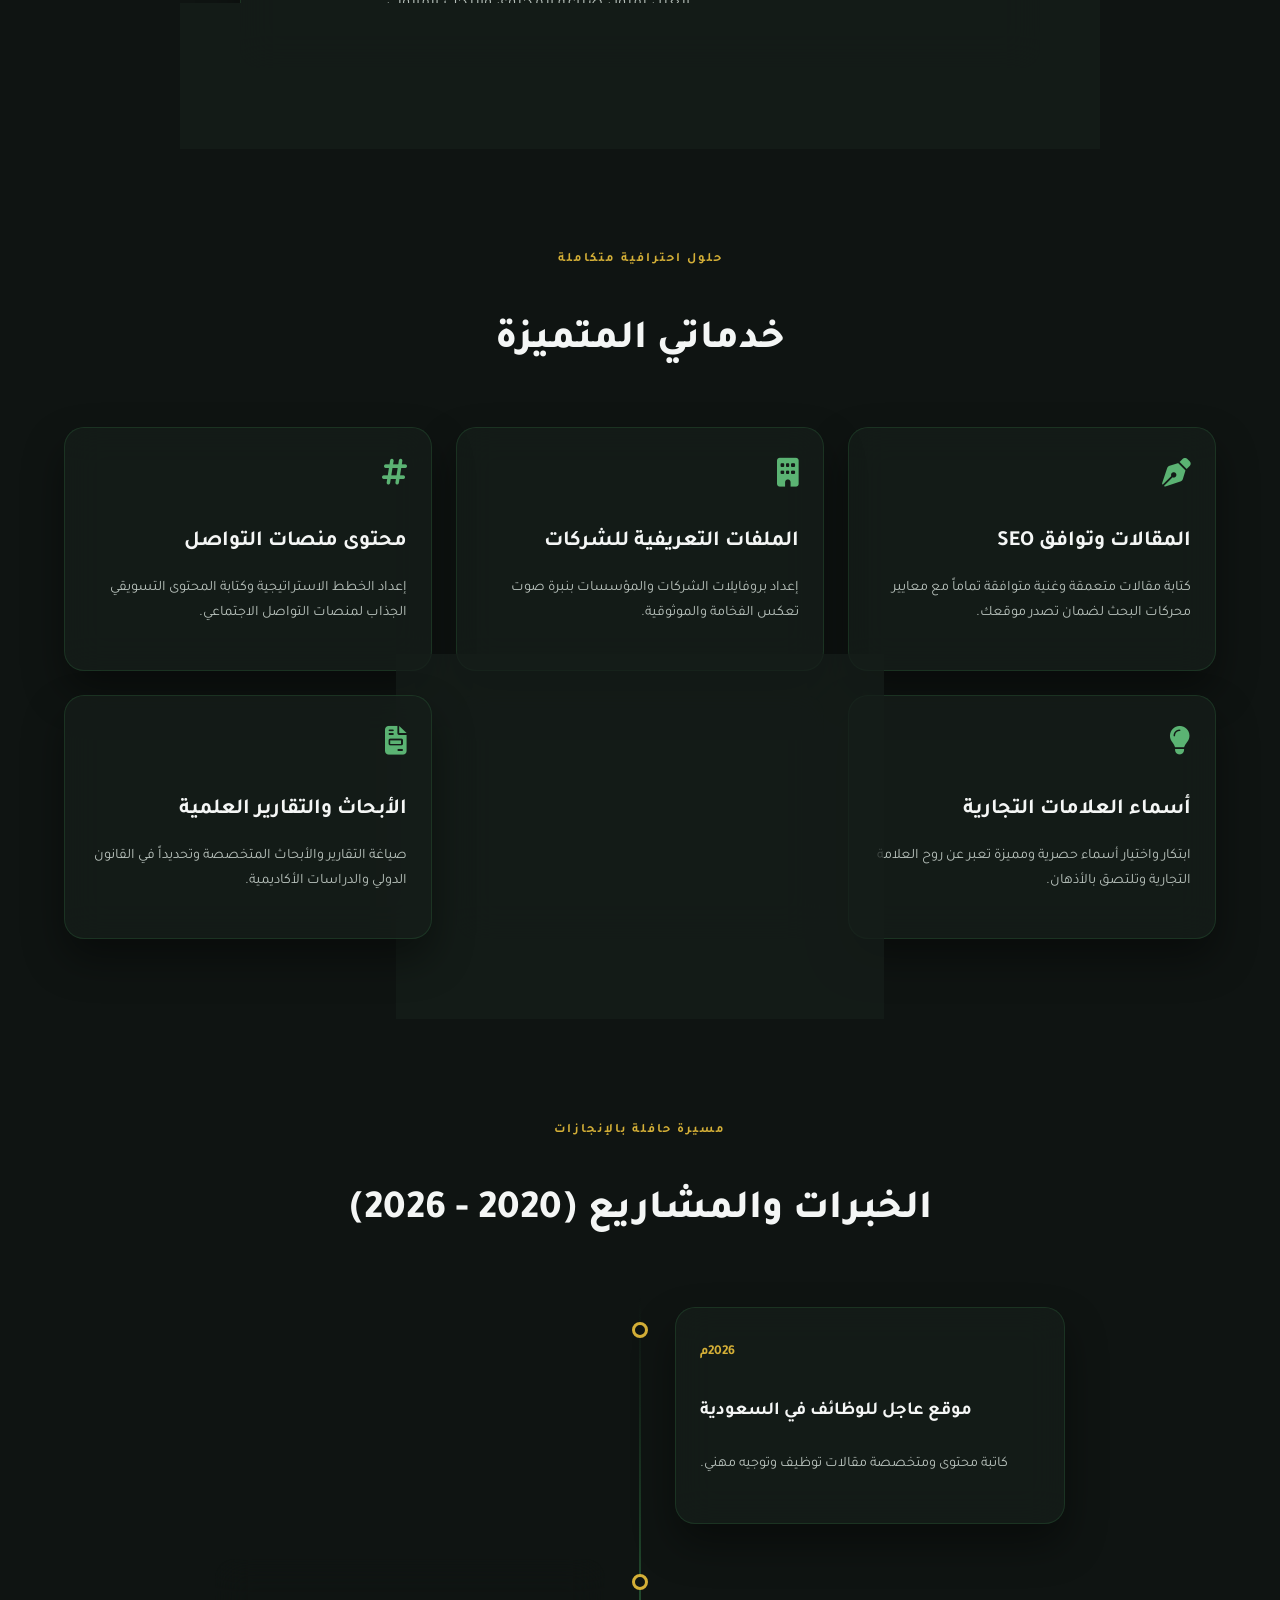
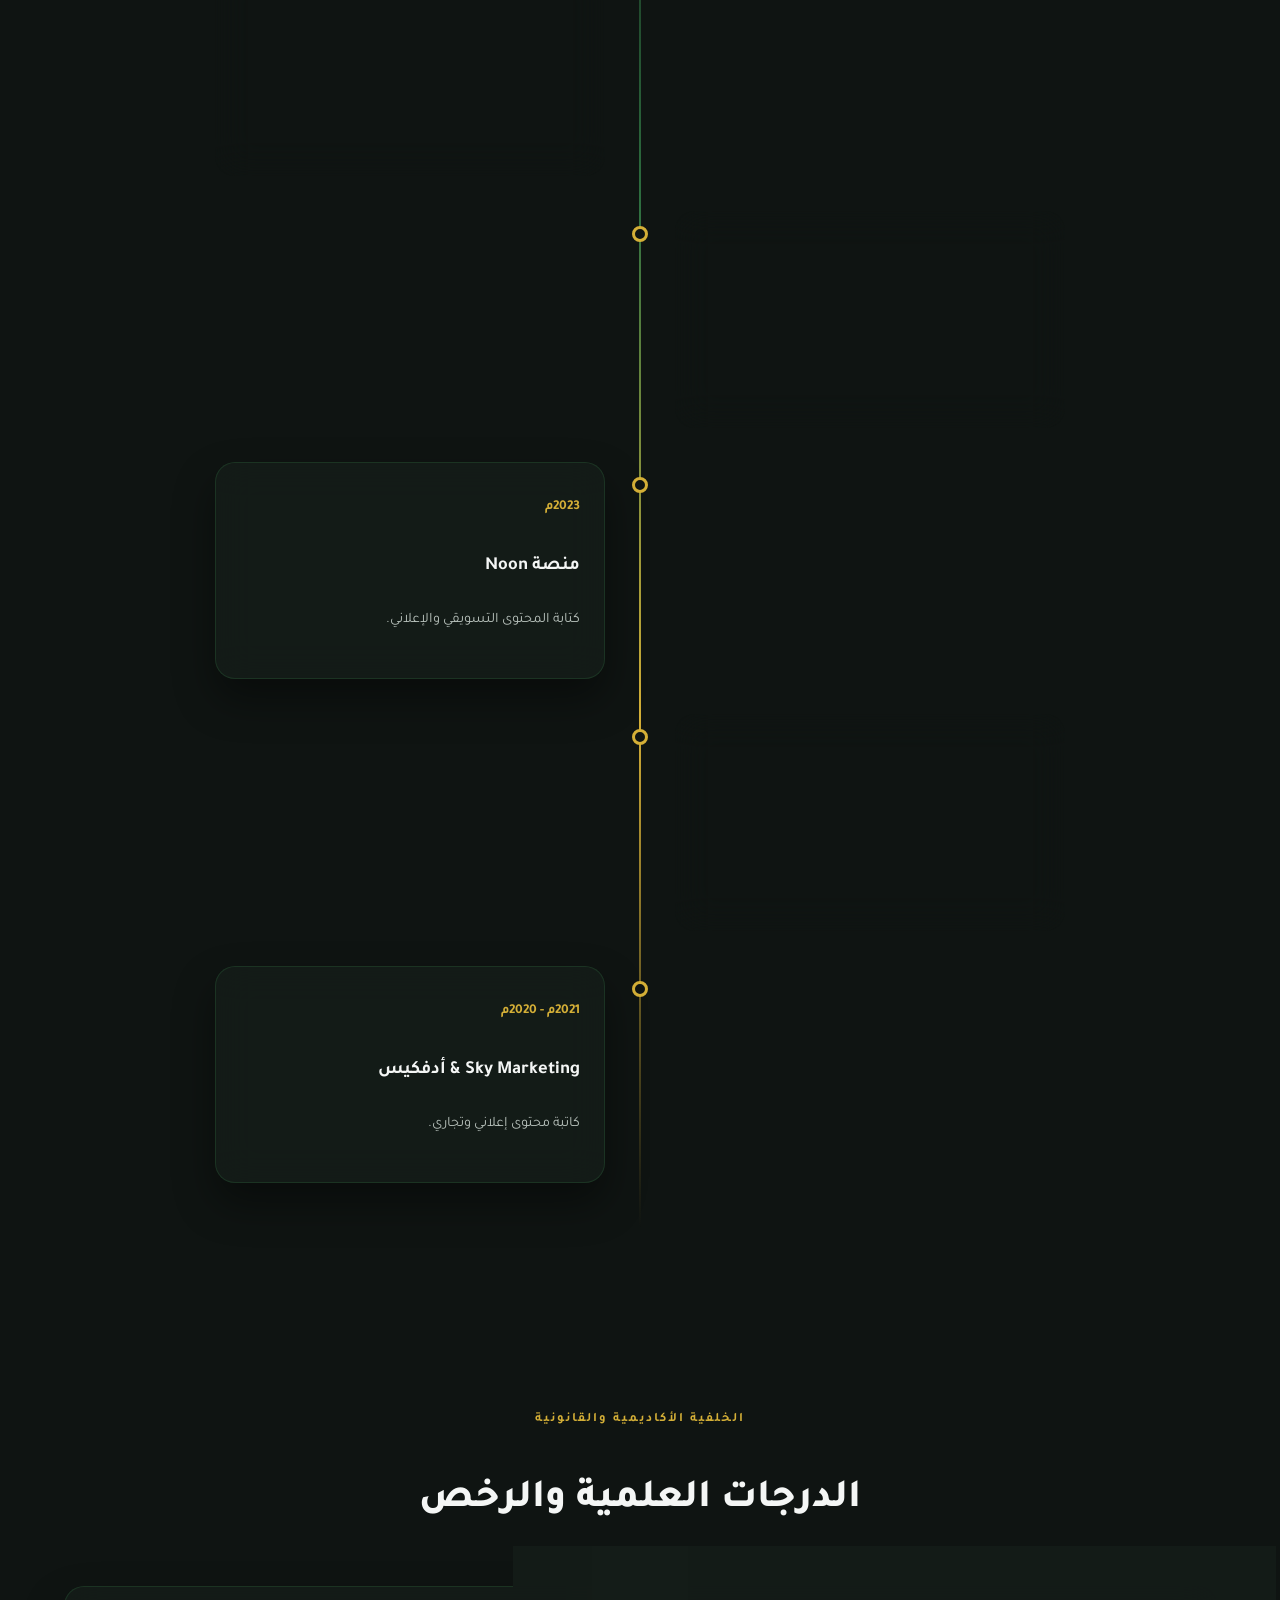
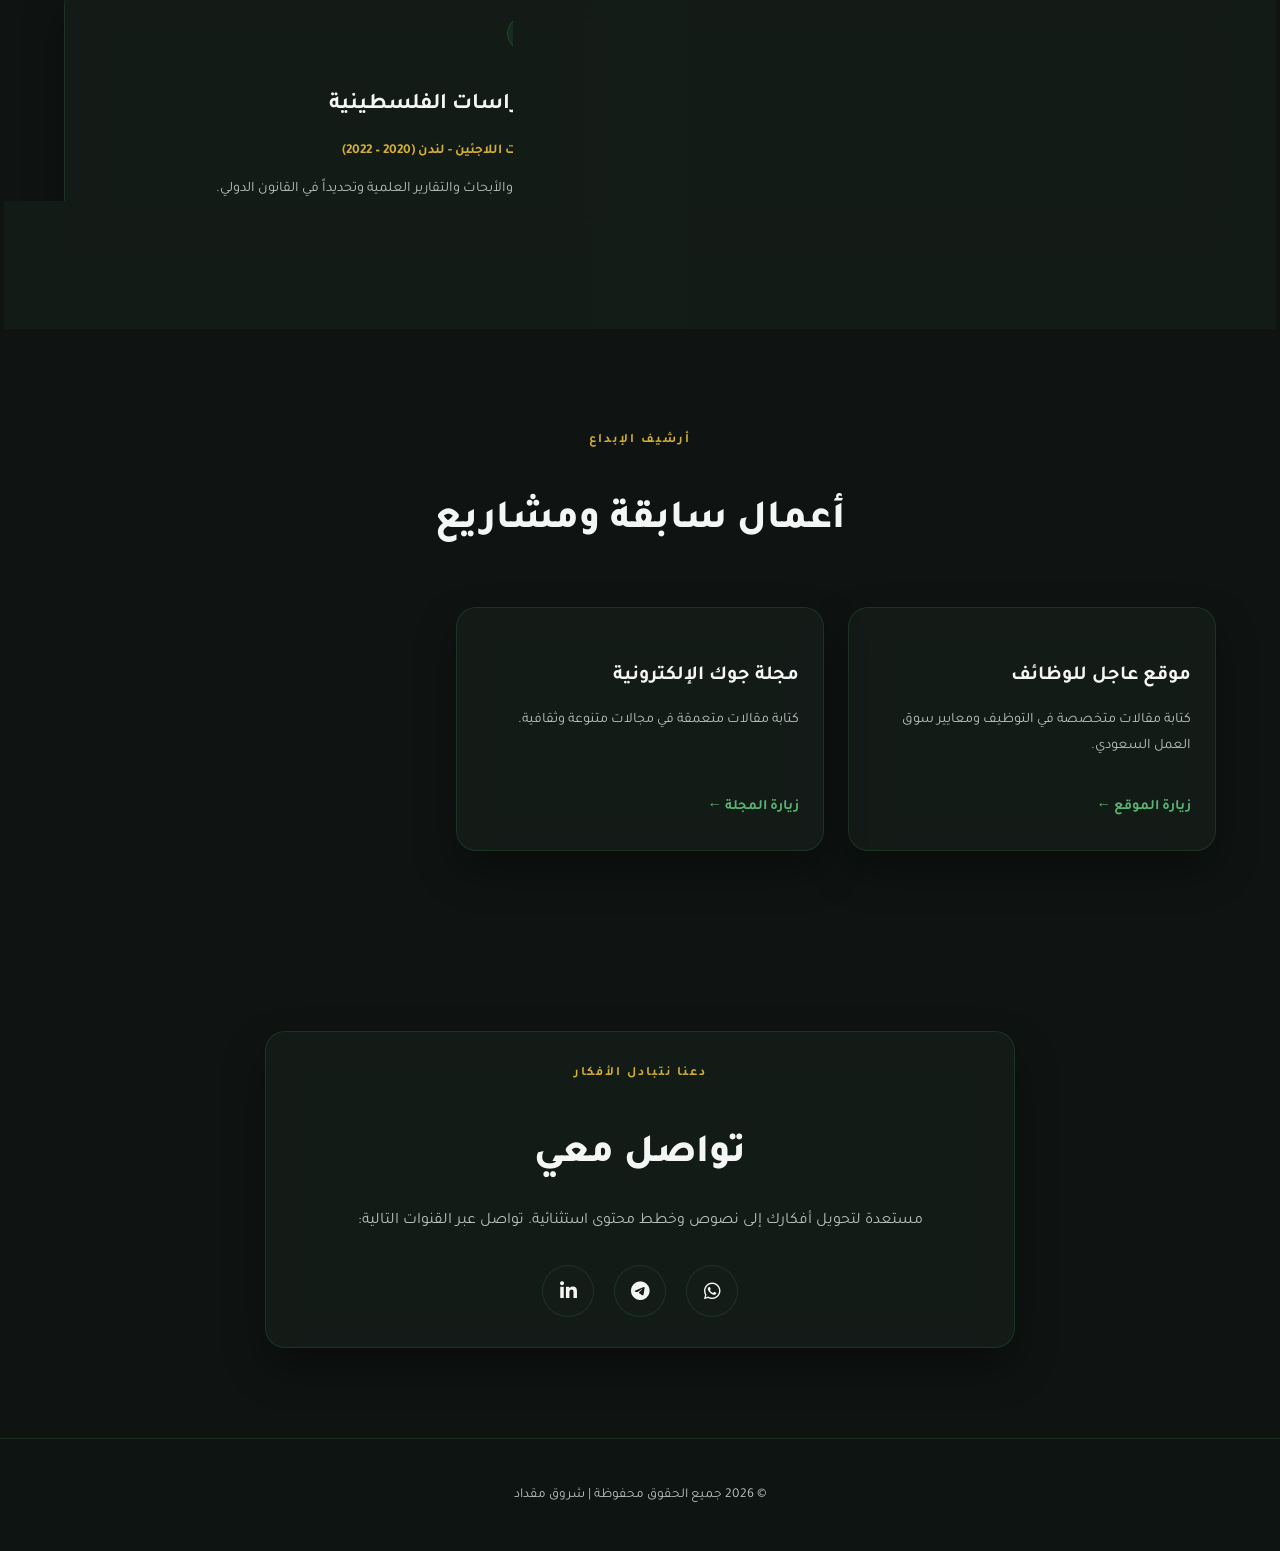
==== commit 1db6ed1f: "Update index.html" ====
--- a/index.html
+++ b/index.html
@@ -18,8 +18,8 @@
 
     <style>
         /* ==========================================
-            1. المتغيرات والهوية اللونية والخطوط (متوافقة مع هوية الأخضر والرمادي)
-            ========================================== */
+           1. المتغيرات والهوية اللونية والخطوط (متوافقة مع هوية الأخضر والرمادي)
+           ========================================== */
         :root {
             --bg-deep: #0f1412;             /* خلفية عميقة هادئة متناغمة مع الأخضر الداكن */
             --bg-card: rgba(22, 30, 26, 0.75); /* بطاقات شفافة بدرجات الأخضر والرمادي الهادئ */
@@ -27,7 +27,7 @@
             --primary-accent: #2e6f40;      /* الأخضر الزمردي الراقي المستوحى من الهوية */
             --accent-gold: #D4AF37;         /* لمسة ذهبية خفيفة للفخامة والتأكيد */
             --text-light: #F4F6F5;          /* نص فاتح ونقي */
-            --text-subtle: #B8C2BC;         /* نص فرعي رمادي مائل للخضرة الفاتحة المريحة للعين */
+            --text-subtle: #B8C2BC;         /* نص فرعي رمادي مائل للخضرة الفاتحة */
             --border-color: rgba(46, 111, 64, 0.3);
             --border-hover: rgba(212, 175, 55, 0.5);
             --glass-blur: blur(18px);
@@ -80,8 +80,8 @@
         }
 
         /* ==========================================
-            2. خلفية الجسيمات (Canvas)
-            ========================================== */
+           2. خلفية الجسيمات (Canvas)
+           ========================================== */
         #bg-canvas {
             position: fixed;
             top: 0;
@@ -93,8 +93,8 @@
         }
 
         /* ==========================================
-            3. مؤشر الماوس المخصص
-            ========================================== */
+           3. مؤشر الماوس المخصص
+           ========================================== */
         .custom-cursor {
             width: 35px;
             height: 35px;
@@ -127,8 +127,8 @@
         }
 
         /* ==========================================
-            4. القائمة العلوية Navigation
-            ========================================== */
+           4. القائمة العلوية Navigation
+           ========================================== */
         header {
             position: fixed;
             top: 0;
@@ -159,7 +159,7 @@
 
         .logo-sub {
             font-size: 0.75rem;
-            color: var(--primary-accent);
+            color: #5bb373;
             font-weight: 500;
         }
 
@@ -200,7 +200,7 @@
             padding: 8px 20px;
             border: 1px solid var(--primary-accent);
             border-radius: 40px;
-            color: var(--primary-accent);
+            color: #5bb373;
             font-size: 0.8rem;
             font-weight: 700;
             transition: var(--transition);
@@ -221,8 +221,8 @@
         }
 
         /* ==========================================
-            5. القسم الرئيسي Hero Section
-            ========================================== */
+           5. القسم الرئيسي Hero Section
+           ========================================== */
         .hero {
             min-height: 100vh;
             display: flex;
@@ -293,6 +293,7 @@
 
         .btn-main:hover {
             background: #3b8c52;
+            color: var(--text-light);
             transform: translateY(-3px);
         }
 
@@ -362,8 +363,8 @@
         }
 
         /* ==========================================
-            6. الإحصائيات (Stats Bar)
-            ========================================== */
+           6. الإحصائيات (Stats Bar)
+           ========================================== */
         .stats-section {
             padding: 40px 5%;
             background: rgba(22, 30, 26, 0.5);
@@ -391,8 +392,8 @@
         }
 
         /* ==========================================
-            7. الأقسام والخدمات
-            ========================================== */
+           7. الأقسام والخدمات
+           ========================================== */
         .section-padding {
             padding: 90px 5%;
             position: relative;
@@ -446,8 +447,8 @@
         }
 
         /* ==========================================
-            8. التسلسل الزمني للخبرات (Timeline)
-            ========================================== */
+           8. التسلسل الزمني للخبرات (Timeline)
+           ========================================== */
         .timeline {
             position: relative;
             max-width: 850px;
@@ -506,8 +507,8 @@
         }
 
         /* ==========================================
-            9. المؤهلات ومعرض الأعمال
-            ========================================== */
+           9. المؤهلات ومعرض الأعمال
+           ========================================== */
         .academic-grid {
             display: grid;
             grid-template-columns: repeat(auto-fit, minmax(300px, 1fr));
@@ -555,8 +556,8 @@
         }
 
         /* ==========================================
-            10. قسم التواصل والأيقونات
-            ========================================== */
+           10. قسم التواصل والأيقونات
+           ========================================== */
         .contact-box {
             text-align: center;
             max-width: 750px;
@@ -592,7 +593,7 @@
         .icon-card:hover {
             transform: translateY(-5px) scale(1.08);
             border-color: var(--accent-gold);
-            box-shadow: 0 10px 20px rgba(212, 175, 55, 0.25);
+            box-shadow: 0 10px 20px rgba(224, 169, 109, 0.25);
         }
 
         .icon-card.whatsapp:hover { color: #25D366; border-color: #25D366; }
@@ -626,8 +627,8 @@
         }
 
         /* ==========================================
-            11. التجاوب المحسّن للهواتف
-            ========================================== */
+           11. التجاوب المحسّن للهواتف
+           ========================================== */
         @media (max-width: 992px) {
             .hero-grid { grid-template-columns: 1fr; text-align: center; }
             .hero-btns, .badge-seller { justify-content: center; }
@@ -906,42 +907,28 @@
                 </div>
                 <a href="https://www.jewk.com" target="_blank" class="btn-link">زيارة المجلة ←</a>
             </div>
-            <div class="glass-card portfolio-card hover-trigger">
-                <div>
-                    <h3 style="margin-bottom: 8px; font-size: 1.25rem;">ملفات تعريفية للشركات</h3>
-                    <p style="color: var(--text-subtle); font-size: 0.9rem;">صياغة البروفايلات لعدة شركات سعودية وعربية باحترافية.</p>
-                </div>
-                <a href="#contact" class="btn-link">اطلب بروفايل شركتك ←</a>
-            </div>
         </div>
     </section>
 
-    <!-- قسم التواصل -->
+    <!-- قسم التواصل والأيقونات -->
     <section id="contact" class="section-padding">
         <div class="contact-box glass-card hover-trigger">
             <span class="sub-title">دعنا نتبادل الأفكار</span>
             <h2 class="main-title" style="margin-bottom: 15px;">تواصل معي</h2>
             <p style="color: var(--text-subtle); margin-bottom: 25px;">مستعدة لتحويل أفكارك إلى نصوص وخطط محتوى استثنائية. تواصل عبر القنوات التالية:</p>
-            
-            <div style="font-size: 1.1rem; margin-bottom: 15px; color: var(--text-light);">
-                <i class="fa-solid fa-envelope" style="color: #5bb373; margin-left: 8px;"></i> shurooqshaher1994@gmail.com
-            </div>
-            <div style="font-size: 1.1rem; margin-bottom: 25px; color: var(--text-light);" dir="ltr">
-                <i class="fa-solid fa-phone" style="color: #5bb373; margin-right: 8px;"></i> 00972597305187
-            </div>
 
             <div class="social-icons-wrapper">
                 <a href="https://wa.me/972597305187" target="_blank" class="icon-card whatsapp hover-trigger">
                     <i class="fa-brands fa-whatsapp"></i>
                     <span class="icon-tooltip">واتساب</span>
                 </a>
+                <a href="https://t.me/shurooq_meqdad" target="_blank" class="icon-card telegram hover-trigger">
+                    <i class="fa-brands fa-telegram"></i>
+                    <span class="icon-tooltip">تلغرام</span>
+                </a>
                 <a href="https://linkedin.com" target="_blank" class="icon-card linkedin hover-trigger">
                     <i class="fa-brands fa-linkedin-in"></i>
                     <span class="icon-tooltip">لينكد إن</span>
-                </a>
-                <a href="mailto:shurooqshaher1994@gmail.com" class="icon-card telegram hover-trigger">
-                    <i class="fa-solid fa-envelope"></i>
-                    <span class="icon-tooltip">البريد</span>
                 </a>
             </div>
         </div>
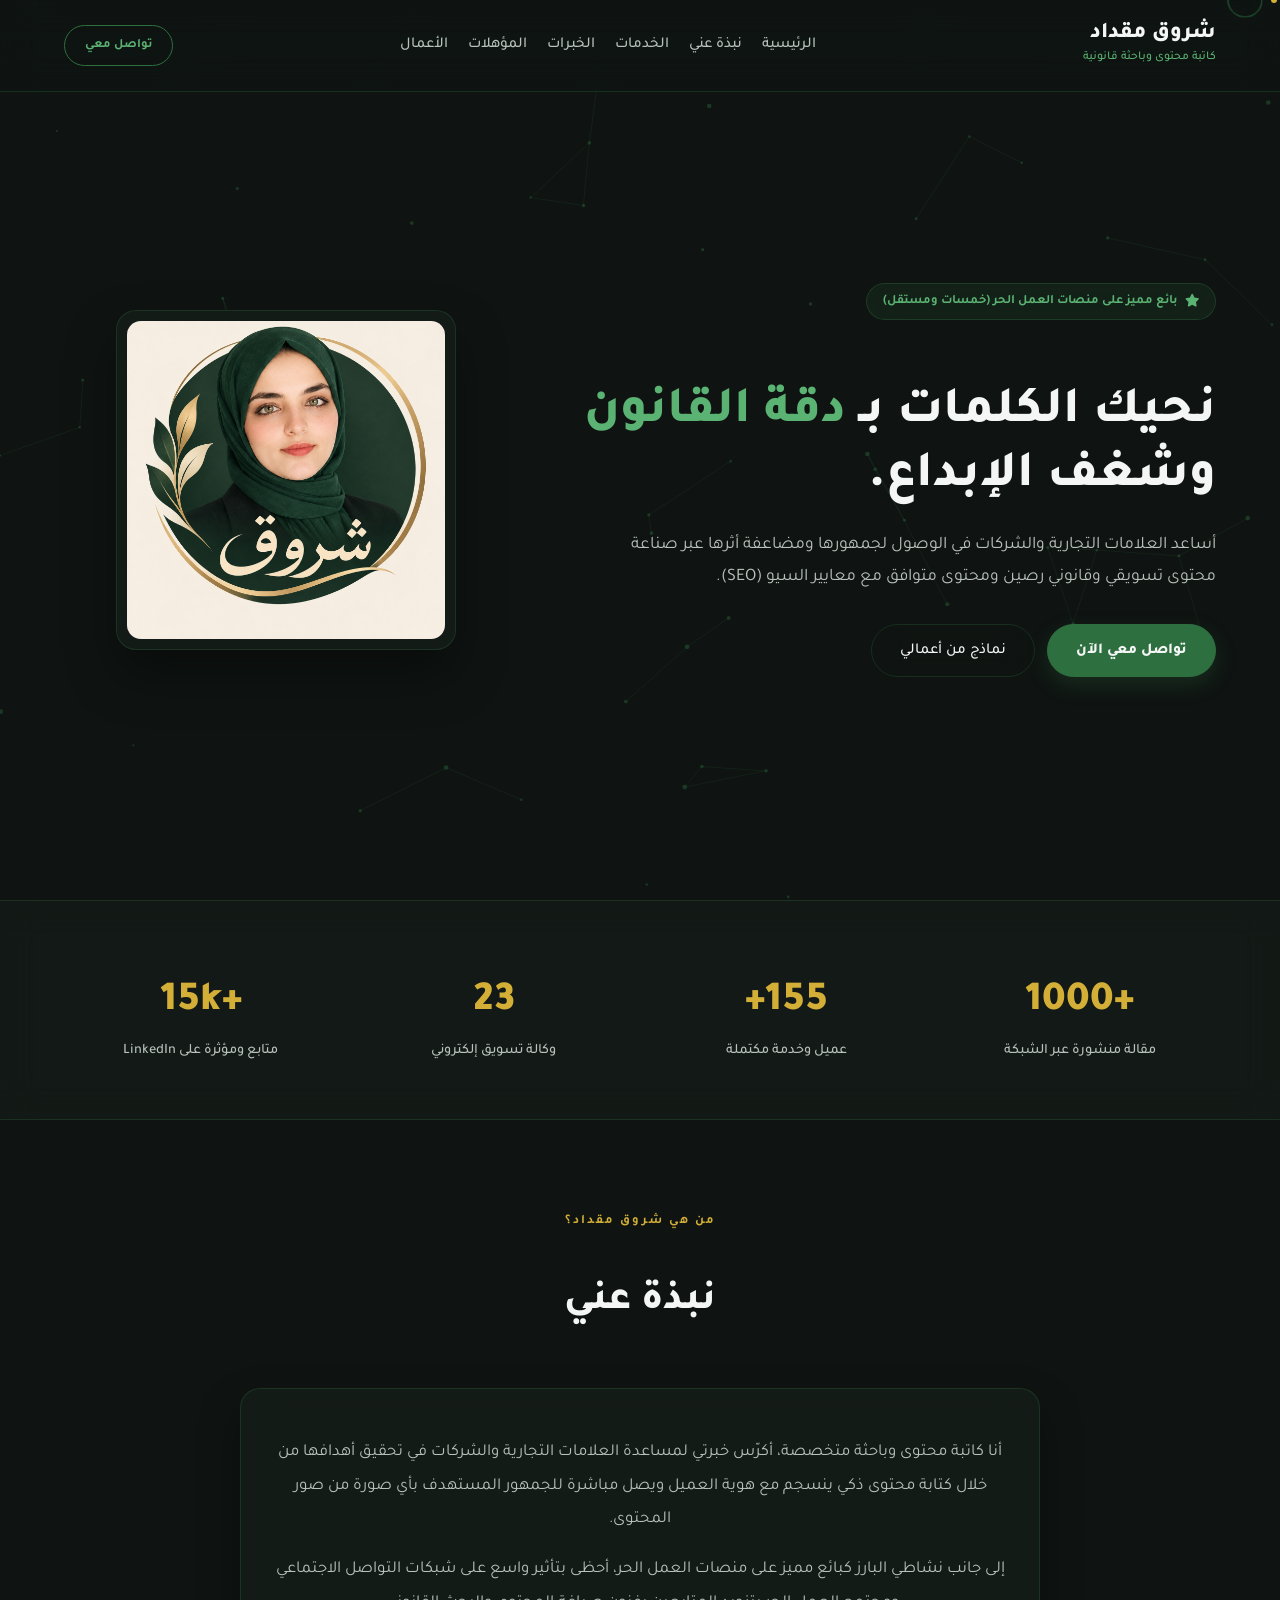
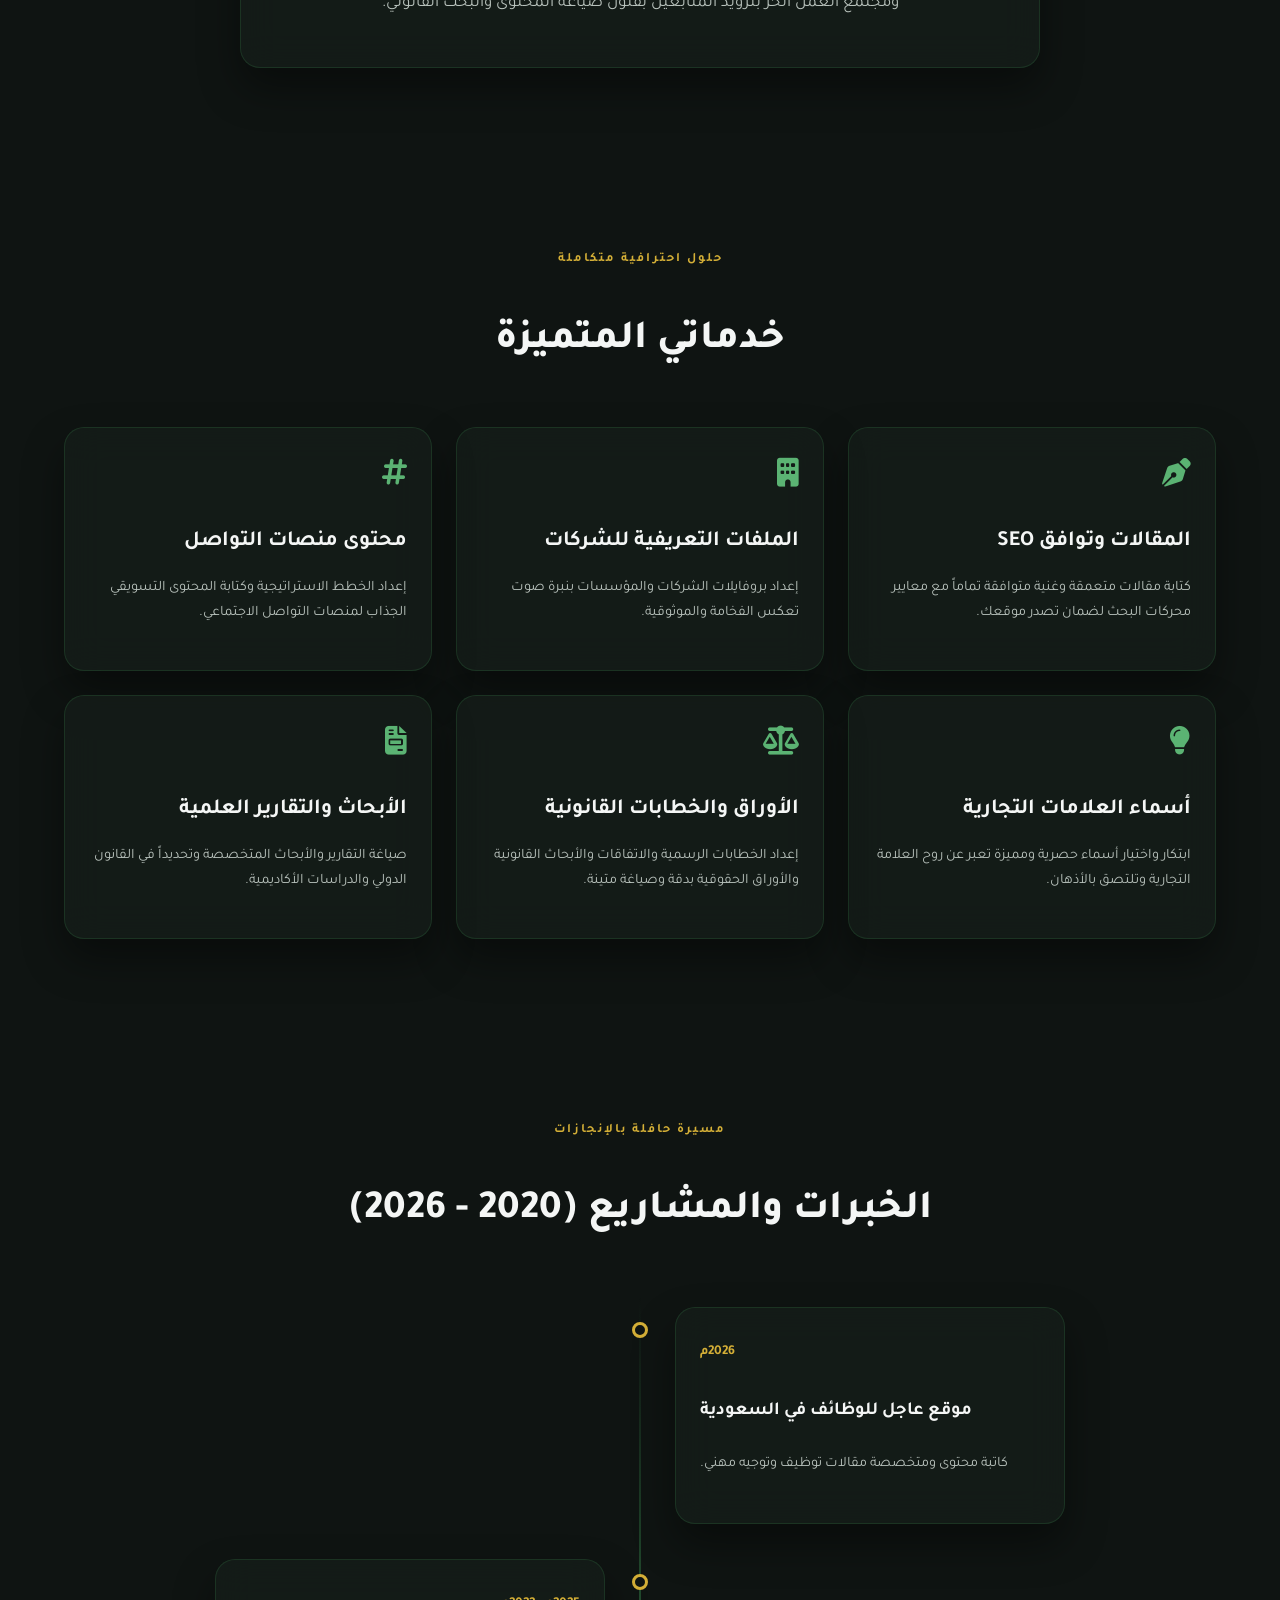
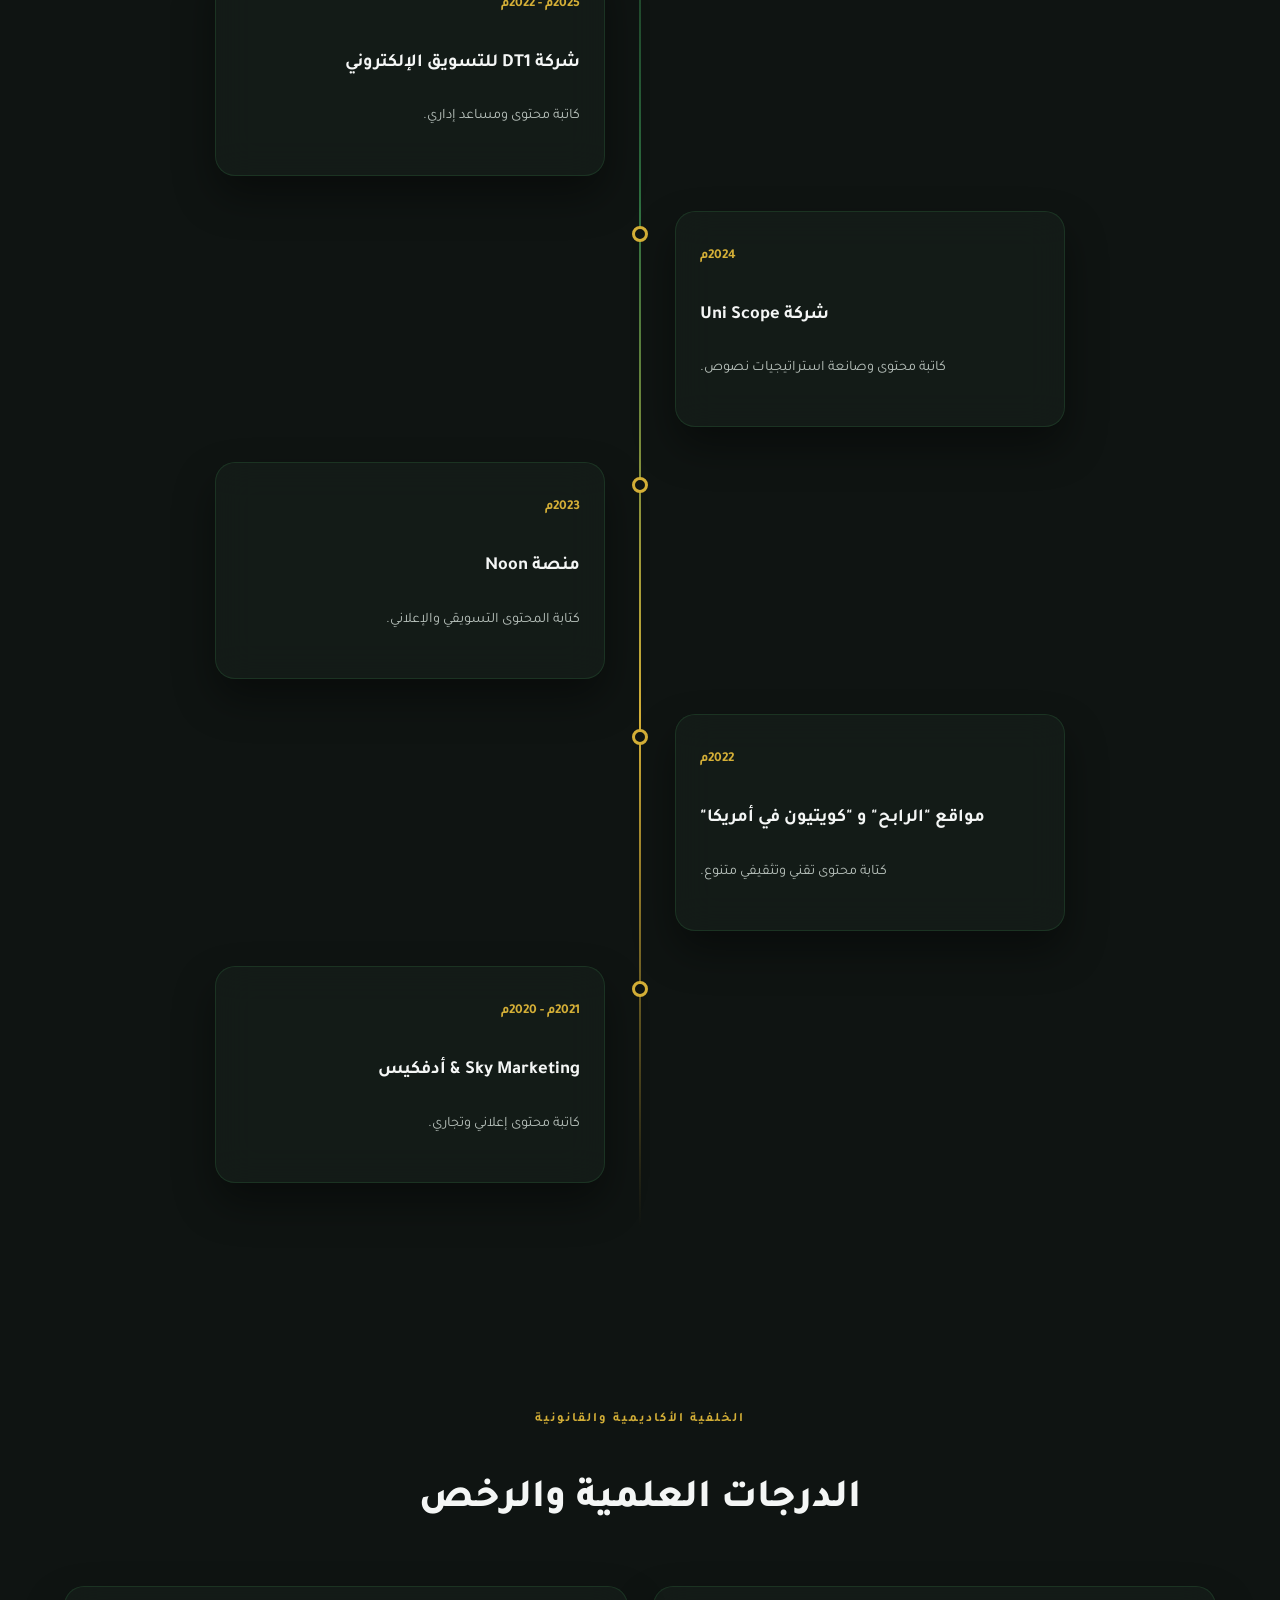
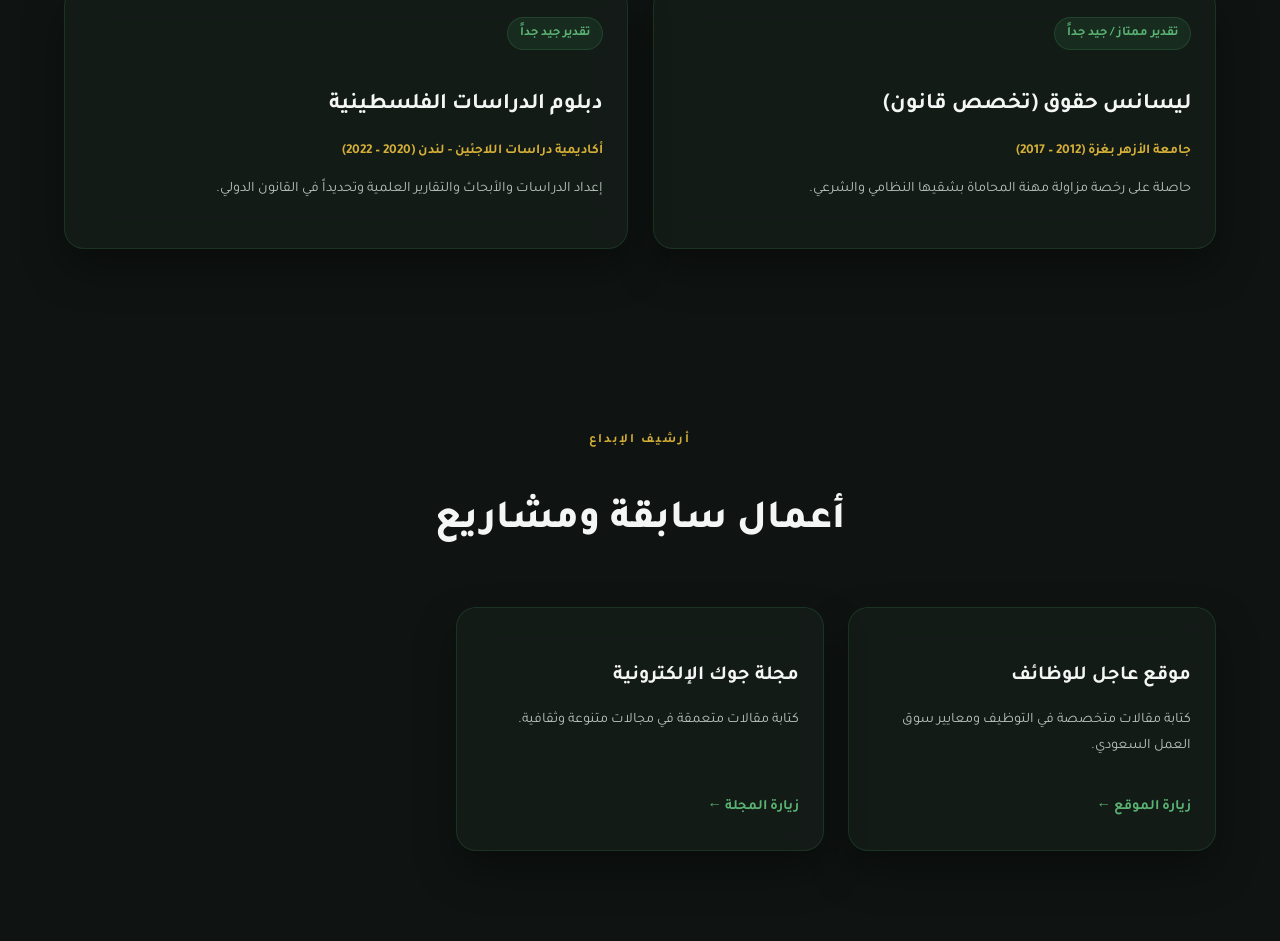
==== commit 5dfd1d0e: "Update index.html" ====
--- a/index.html
+++ b/index.html
@@ -18,16 +18,16 @@
 
     <style>
         /* ==========================================
-           1. المتغيرات والهوية اللونية والخطوط (متوافقة مع هوية الأخضر والرمادي)
+           1. المتغيرات والهوية اللونية والخطوط
            ========================================== */
         :root {
-            --bg-deep: #0f1412;             /* خلفية عميقة هادئة متناغمة مع الأخضر الداكن */
-            --bg-card: rgba(22, 30, 26, 0.75); /* بطاقات شفافة بدرجات الأخضر والرمادي الهادئ */
+            --bg-deep: #0f1412;
+            --bg-card: rgba(22, 30, 26, 0.75);
             --bg-card-hover: rgba(30, 42, 36, 0.9);
-            --primary-accent: #2e6f40;      /* الأخضر الزمردي الراقي المستوحى من الهوية */
-            --accent-gold: #D4AF37;         /* لمسة ذهبية خفيفة للفخامة والتأكيد */
-            --text-light: #F4F6F5;          /* نص فاتح ونقي */
-            --text-subtle: #B8C2BC;         /* نص فرعي رمادي مائل للخضرة الفاتحة */
+            --primary-accent: #2e6f40;
+            --accent-gold: #D4AF37;
+            --text-light: #F4F6F5;
+            --text-subtle: #B8C2BC;
             --border-color: rgba(46, 111, 64, 0.3);
             --border-hover: rgba(212, 175, 55, 0.5);
             --glass-blur: blur(18px);
@@ -910,34 +910,6 @@
         </div>
     </section>
 
-    <!-- قسم التواصل والأيقونات -->
-    <section id="contact" class="section-padding">
-        <div class="contact-box glass-card hover-trigger">
-            <span class="sub-title">دعنا نتبادل الأفكار</span>
-            <h2 class="main-title" style="margin-bottom: 15px;">تواصل معي</h2>
-            <p style="color: var(--text-subtle); margin-bottom: 25px;">مستعدة لتحويل أفكارك إلى نصوص وخطط محتوى استثنائية. تواصل عبر القنوات التالية:</p>
-
-            <div class="social-icons-wrapper">
-                <a href="https://wa.me/972597305187" target="_blank" class="icon-card whatsapp hover-trigger">
-                    <i class="fa-brands fa-whatsapp"></i>
-                    <span class="icon-tooltip">واتساب</span>
-                </a>
-                <a href="https://t.me/shurooq_meqdad" target="_blank" class="icon-card telegram hover-trigger">
-                    <i class="fa-brands fa-telegram"></i>
-                    <span class="icon-tooltip">تلغرام</span>
-                </a>
-                <a href="https://linkedin.com" target="_blank" class="icon-card linkedin hover-trigger">
-                    <i class="fa-brands fa-linkedin-in"></i>
-                    <span class="icon-tooltip">لينكد إن</span>
-                </a>
-            </div>
-        </div>
-    </section>
-
-    <footer>
-        <p>© 2026 جميع الحقوق محفوظة | شروق مقداد</p>
-    </footer>
-
     <!-- جافاسكريبت التفاعلات (Canvas والـ Tilt ومؤشر الماوس) -->
     <script>
         // قائمة الموبايل
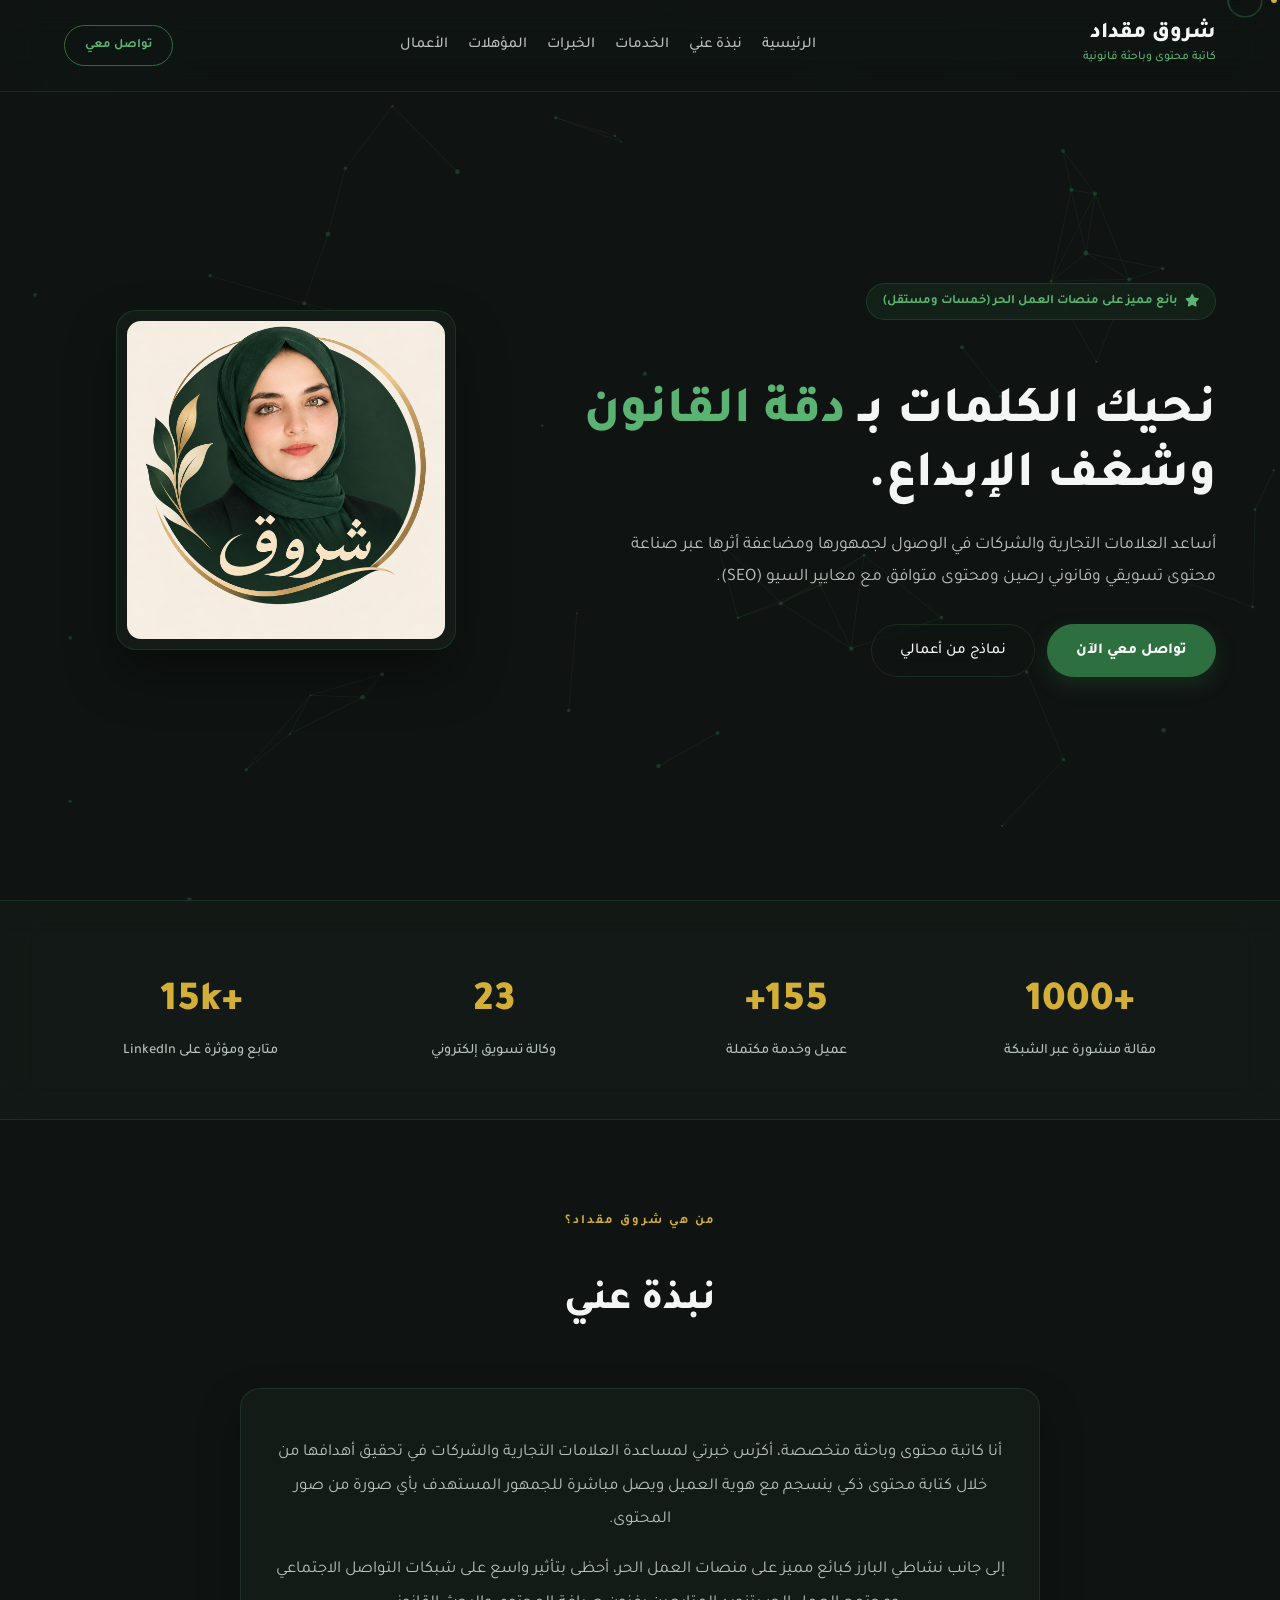
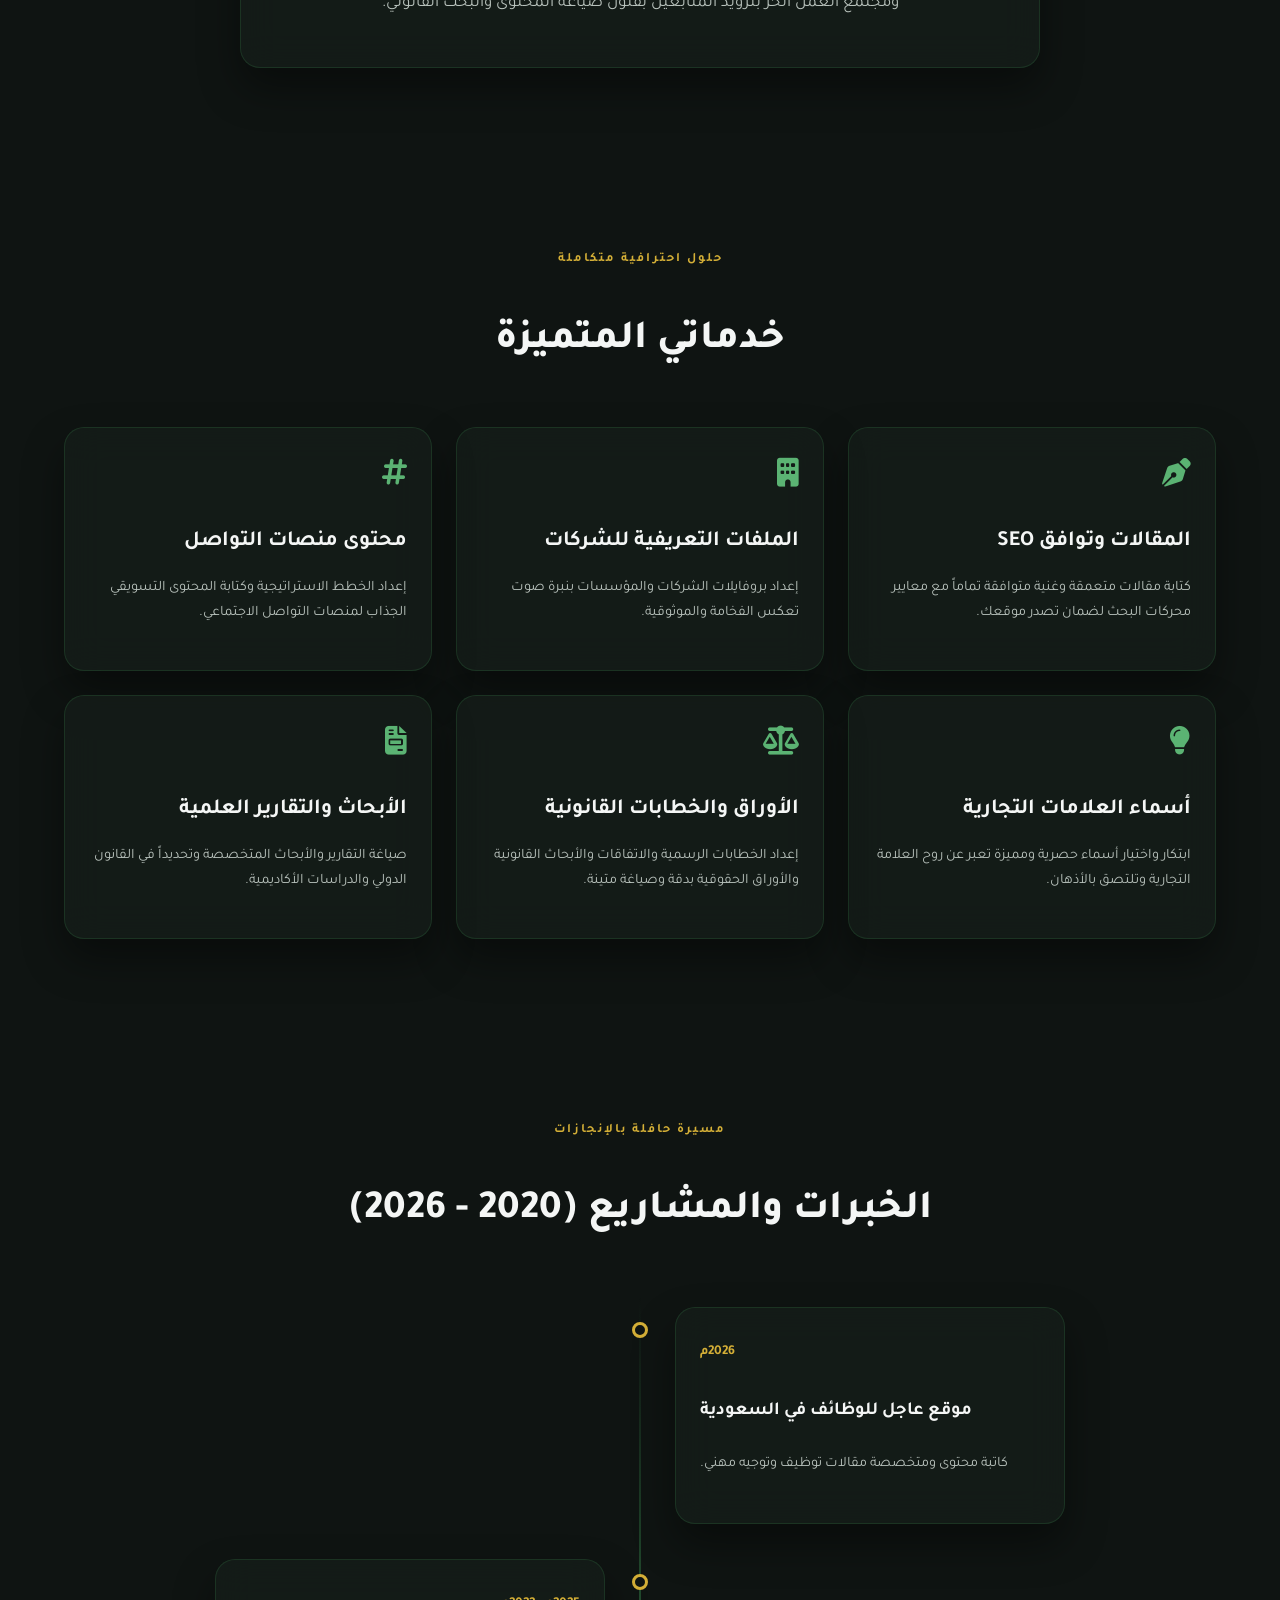
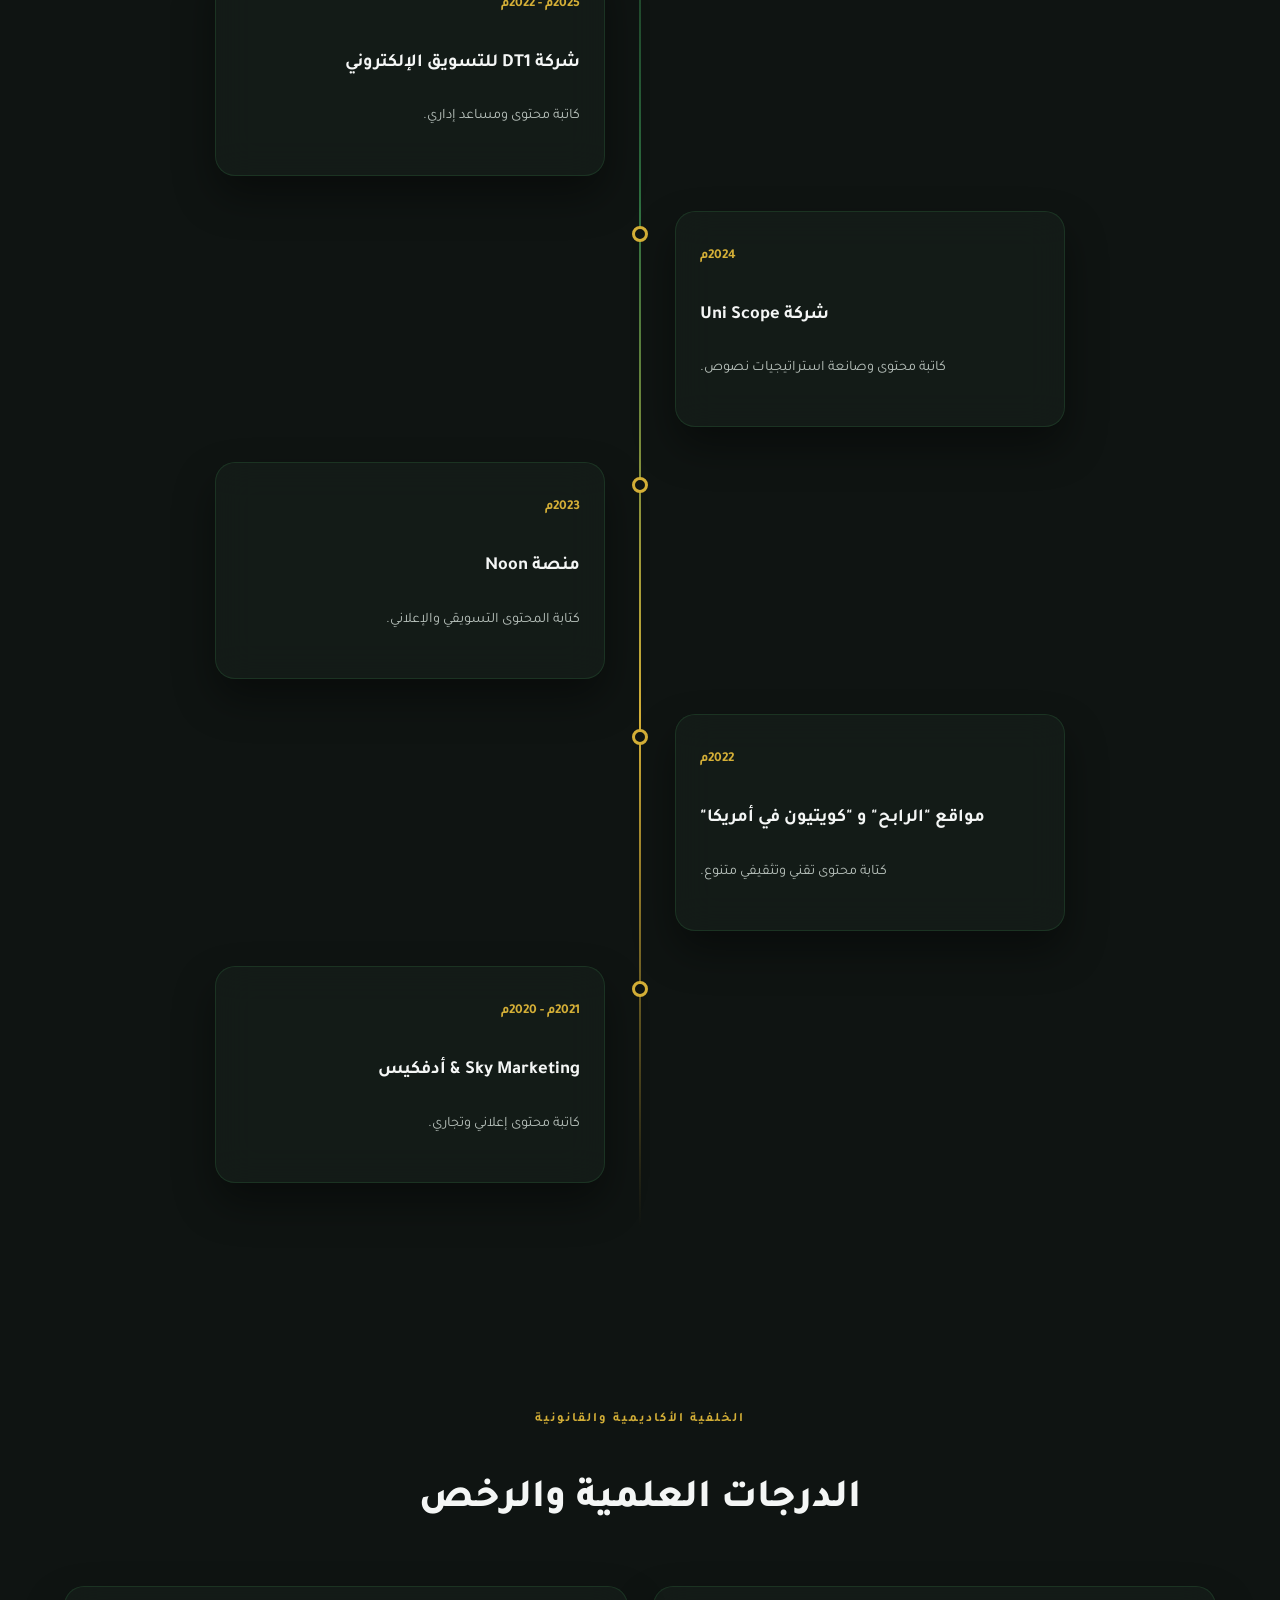
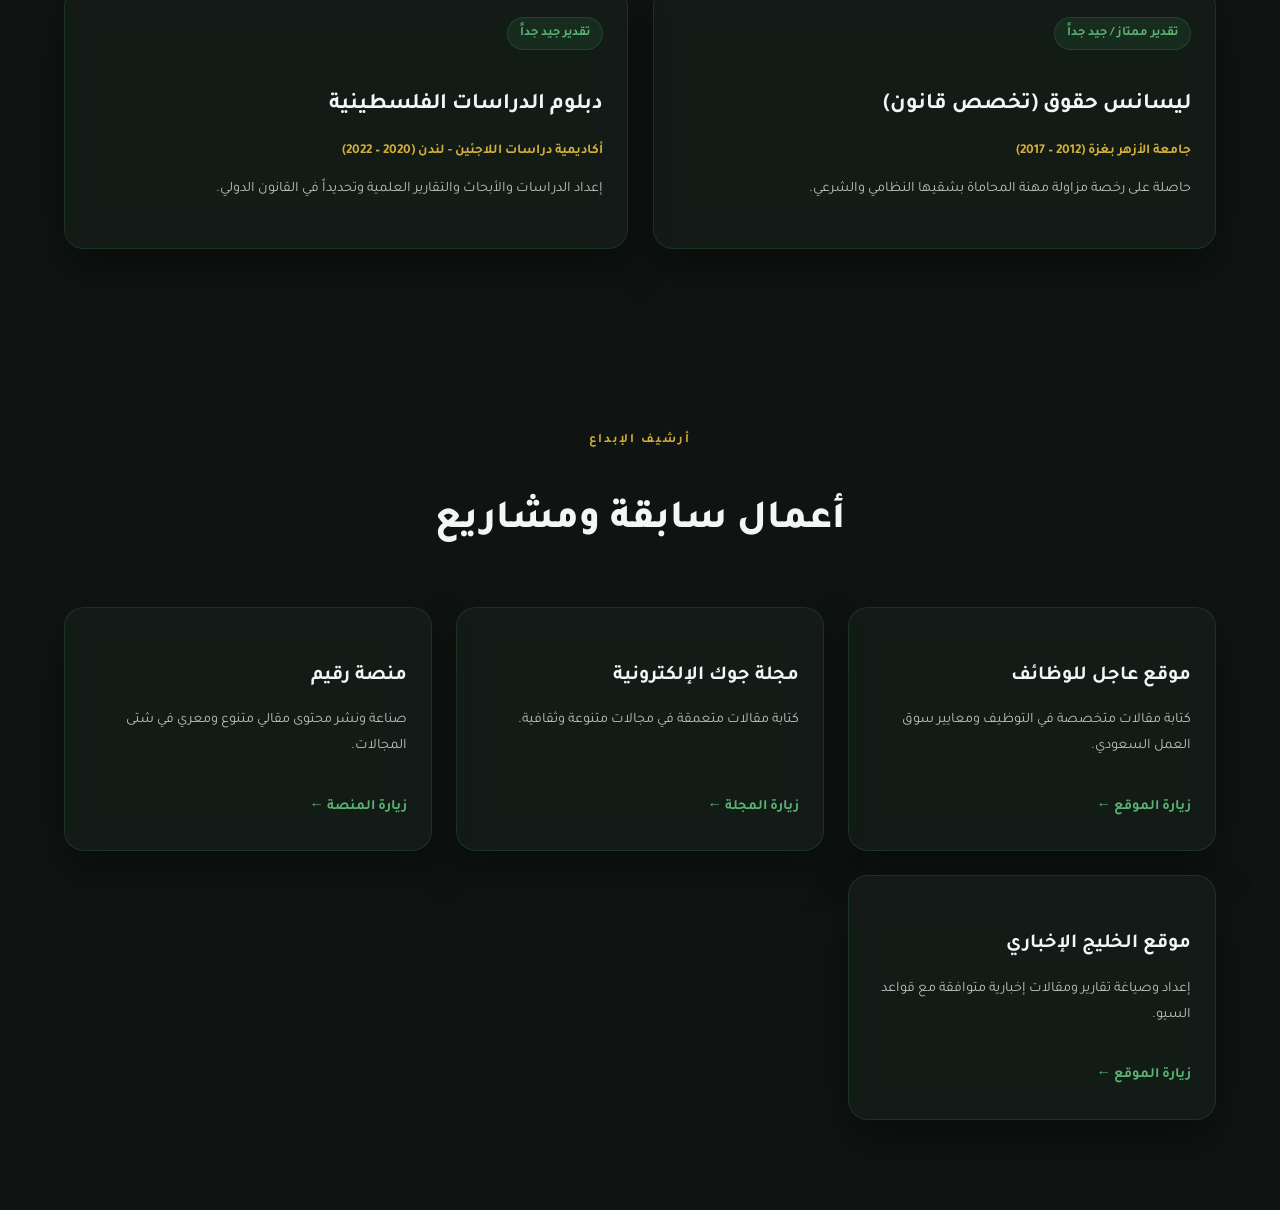
==== commit 2a7f7fad: "Update index.html" ====
--- a/index.html
+++ b/index.html
@@ -907,6 +907,20 @@
                 </div>
                 <a href="https://www.jewk.com" target="_blank" class="btn-link">زيارة المجلة ←</a>
             </div>
+            <div class="glass-card portfolio-card hover-trigger">
+                <div>
+                    <h3 style="margin-bottom: 8px; font-size: 1.25rem;">منصة رقيم</h3>
+                    <p style="color: var(--text-subtle); font-size: 0.9rem;">صناعة ونشر محتوى مقالي متنوع ومعري في شتى المجالات.</p>
+                </div>
+                <a href="https://www.eqeem.com" target="_blank" class="btn-link">زيارة المنصة ←</a>
+            </div>
+            <div class="glass-card portfolio-card hover-trigger">
+                <div>
+                    <h3 style="margin-bottom: 8px; font-size: 1.25rem;">موقع الخليج الإخباري</h3>
+                    <p style="color: var(--text-subtle); font-size: 0.9rem;">إعداد وصياغة تقارير ومقالات إخبارية متوافقة مع قواعد السيو.</p>
+                </div>
+                <a href="https://www.alkhaleej.ae" target="_blank" class="btn-link">زيارة الموقع ←</a>
+            </div>
         </div>
     </section>
 
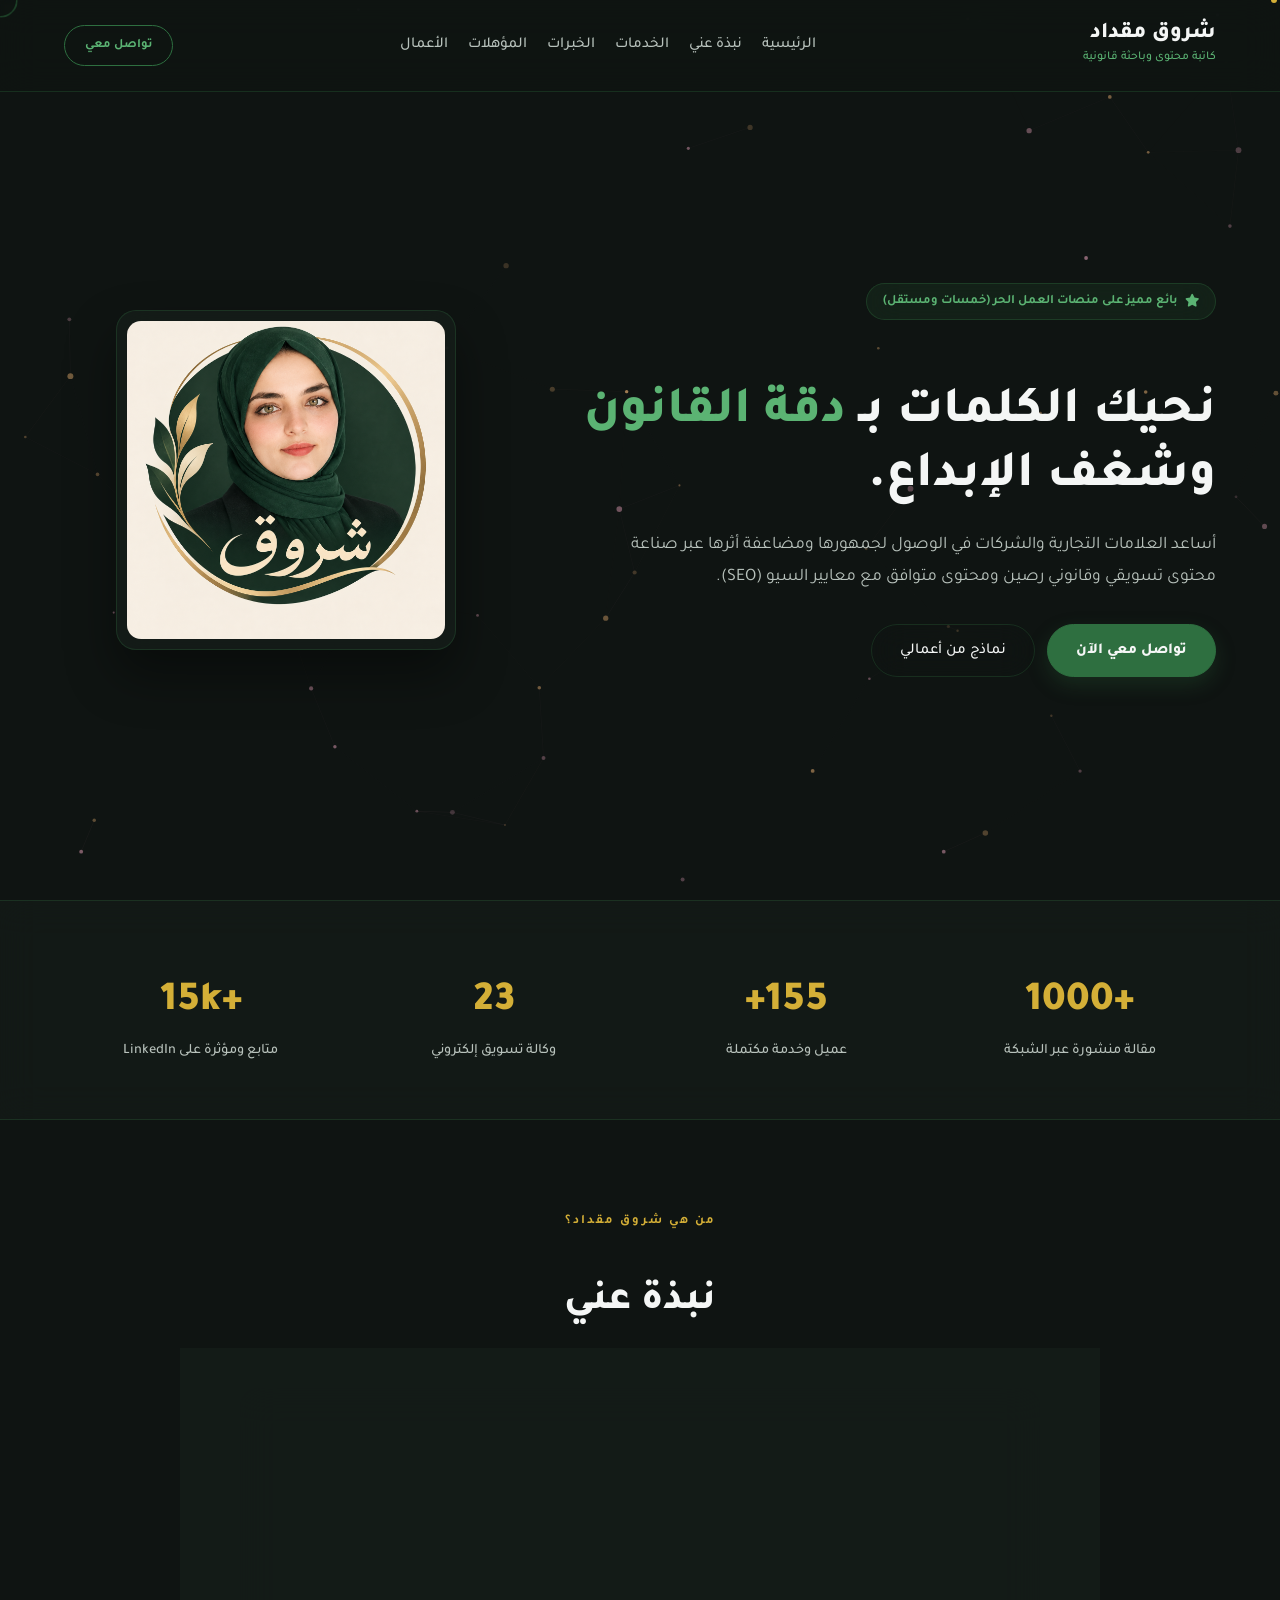
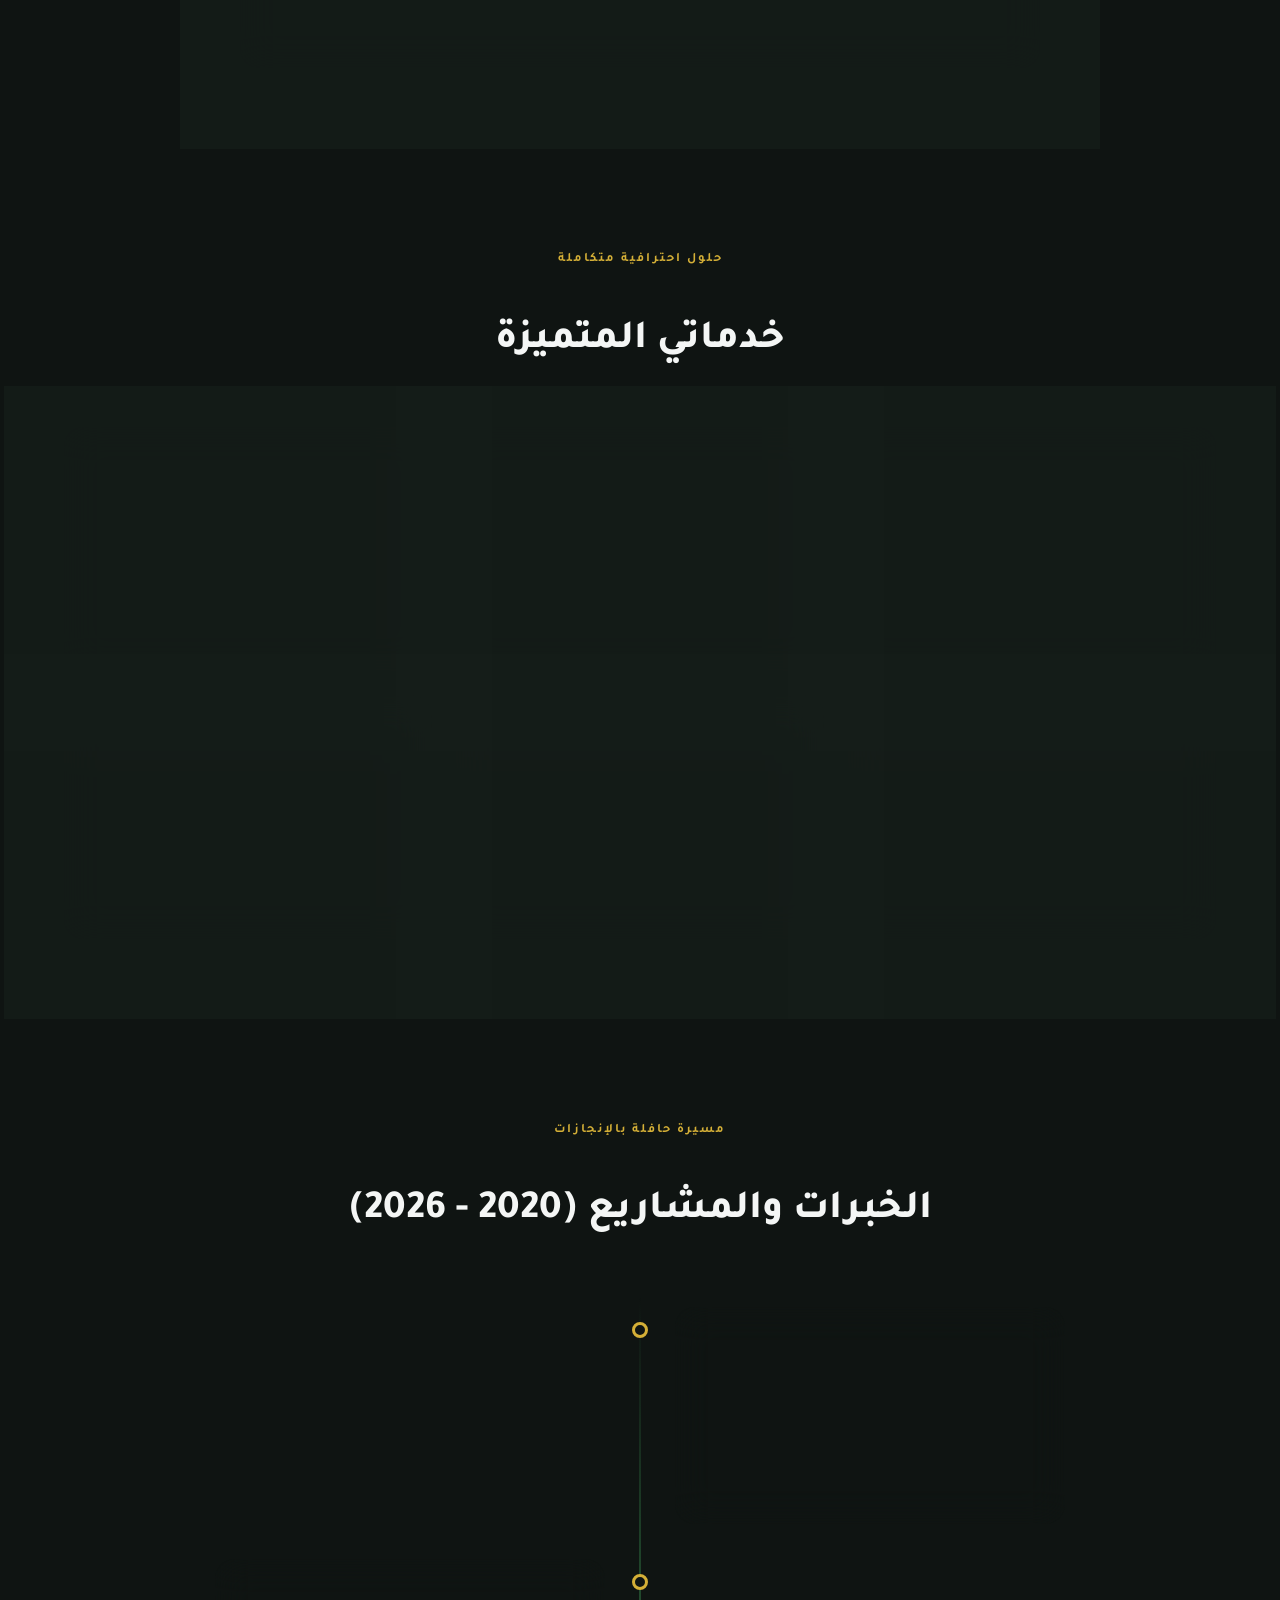
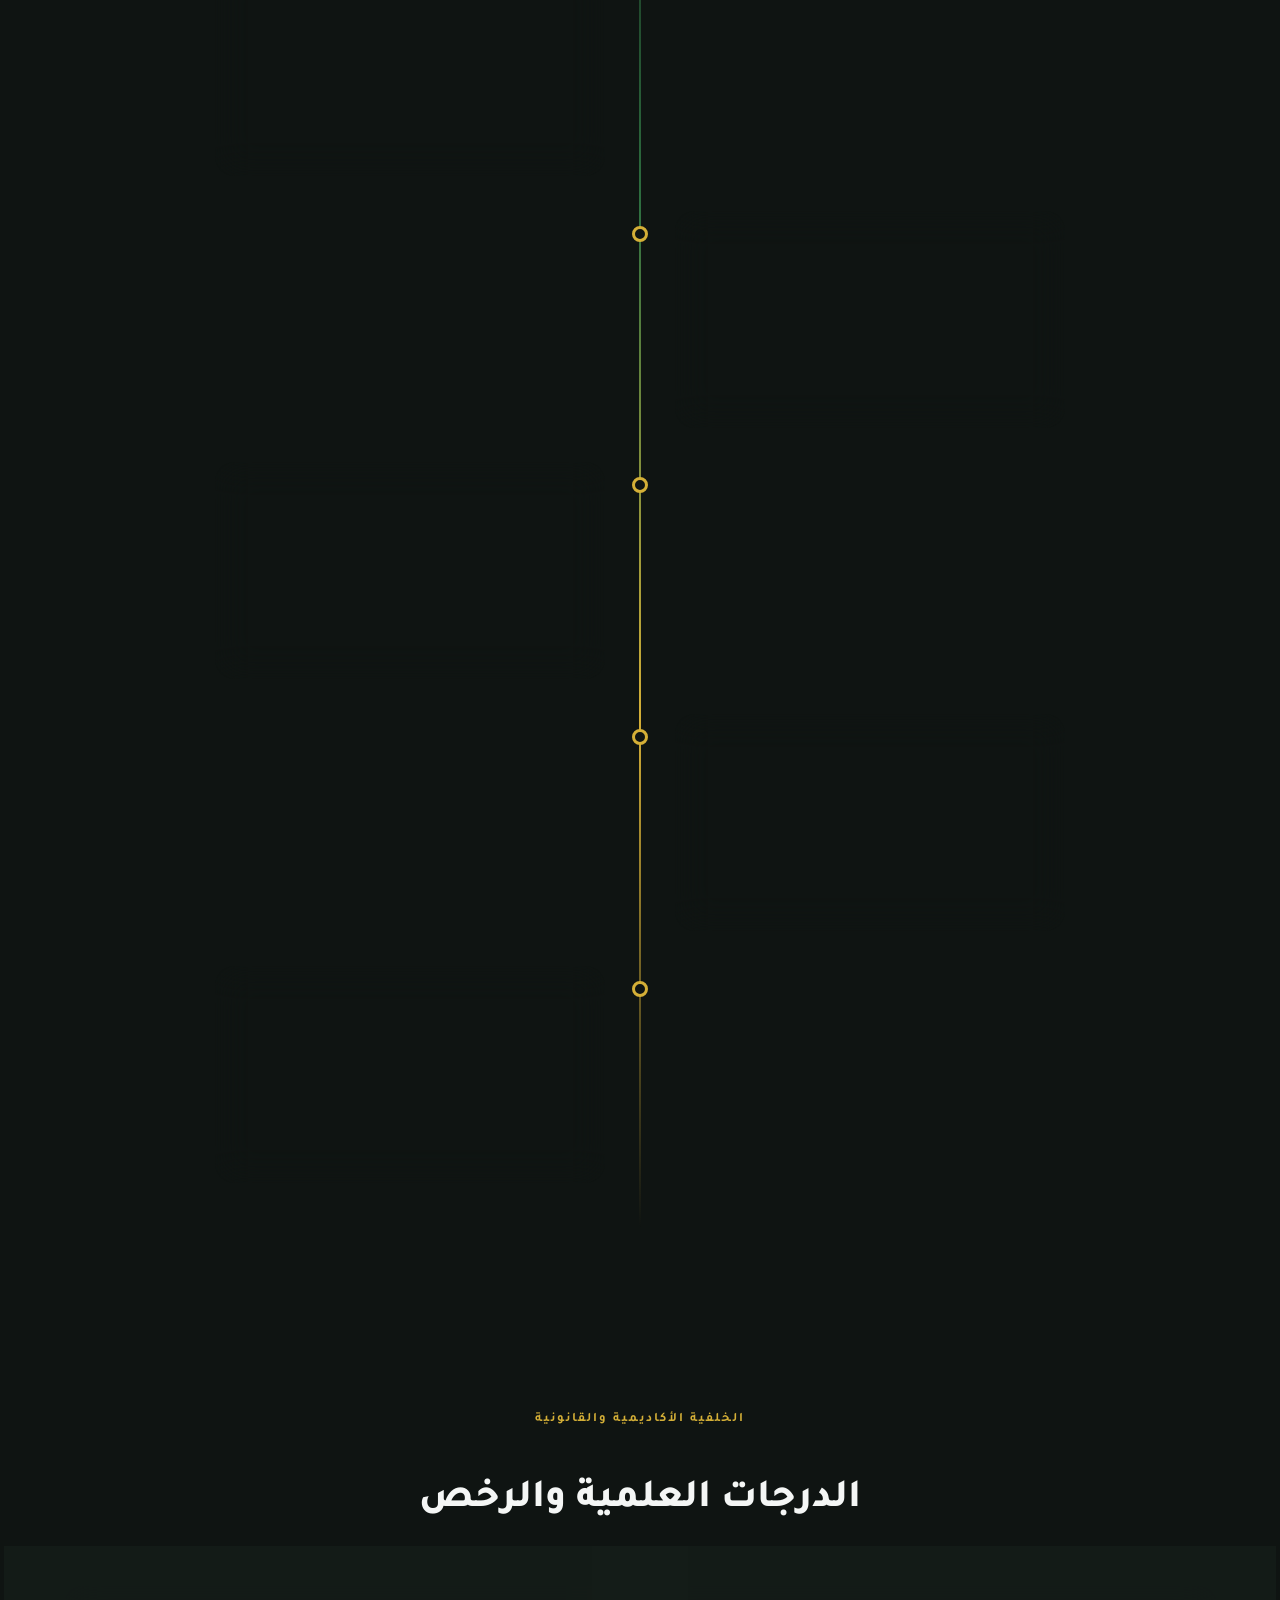
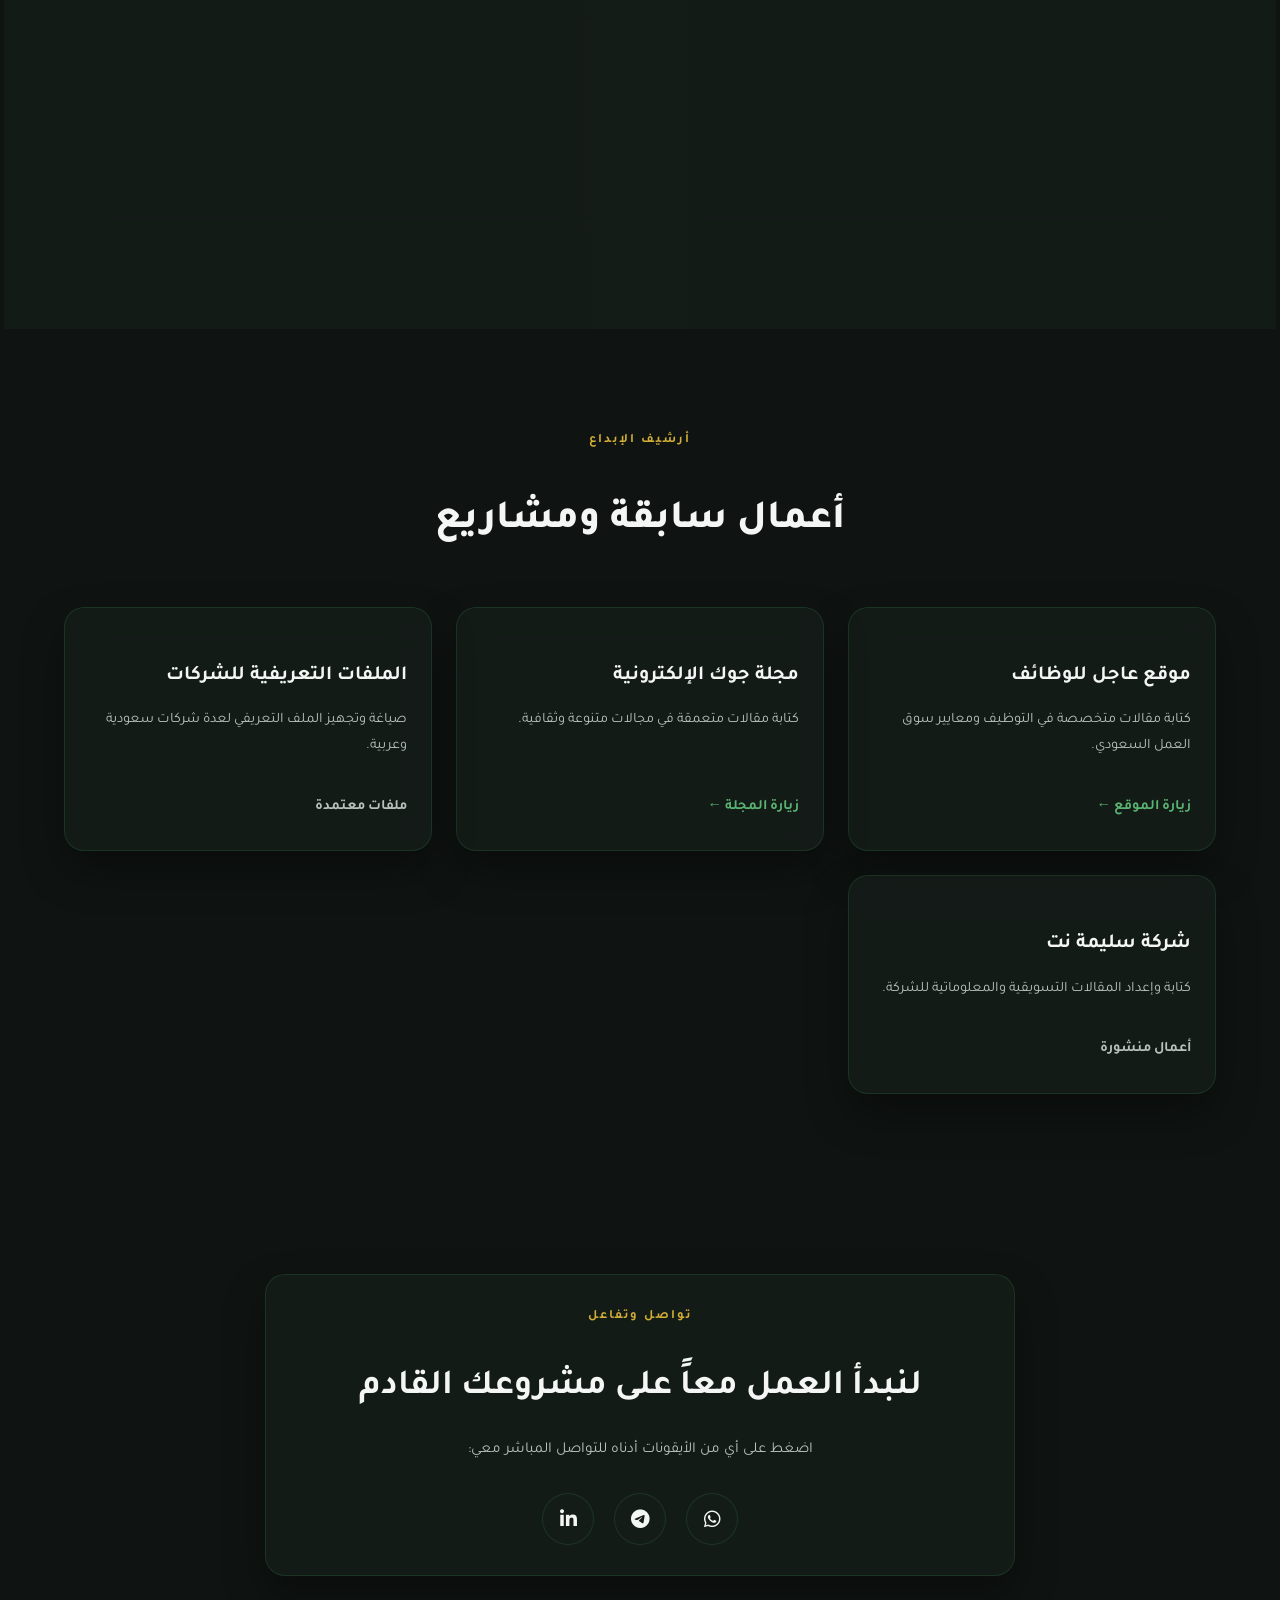
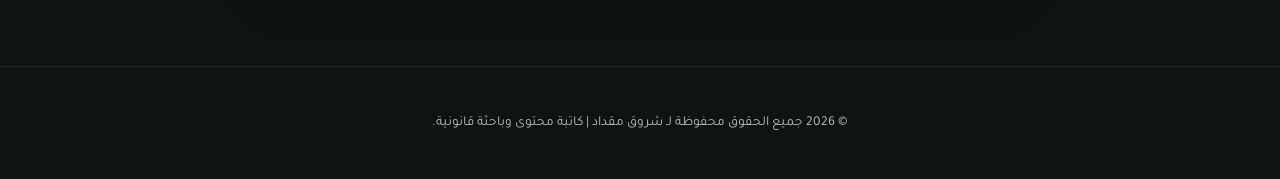
==== commit e4b3e384: "Update index.html" ====
--- a/index.html
+++ b/index.html
@@ -886,7 +886,7 @@
         </div>
     </section>
 
-    <!-- معرض الأعمال -->
+   <!-- معرض الأعمال -->
     <section id="portfolio" class="section-padding">
         <div class="section-title-wrap">
             <span class="sub-title">أرشيف الإبداع</span>
@@ -909,132 +909,184 @@
             </div>
             <div class="glass-card portfolio-card hover-trigger">
                 <div>
-                    <h3 style="margin-bottom: 8px; font-size: 1.25rem;">منصة رقيم</h3>
-                    <p style="color: var(--text-subtle); font-size: 0.9rem;">صناعة ونشر محتوى مقالي متنوع ومعري في شتى المجالات.</p>
-                </div>
-                <a href="https://www.eqeem.com" target="_blank" class="btn-link">زيارة المنصة ←</a>
+                    <h3 style="margin-bottom: 8px; font-size: 1.25rem;">الملفات التعريفية للشركات</h3>
+                    <p style="color: var(--text-subtle); font-size: 0.9rem;">صياغة وتجهيز الملف التعريفي لعدة شركات سعودية وعربية.</p>
+                </div>
+                <span class="btn-link" style="color: var(--text-subtle);">ملفات معتمدة</span>
             </div>
             <div class="glass-card portfolio-card hover-trigger">
                 <div>
-                    <h3 style="margin-bottom: 8px; font-size: 1.25rem;">موقع الخليج الإخباري</h3>
-                    <p style="color: var(--text-subtle); font-size: 0.9rem;">إعداد وصياغة تقارير ومقالات إخبارية متوافقة مع قواعد السيو.</p>
-                </div>
-                <a href="https://www.alkhaleej.ae" target="_blank" class="btn-link">زيارة الموقع ←</a>
+                    <h3 style="margin-bottom: 8px; font-size: 1.25rem;">شركة سليمة نت</h3>
+                    <p style="color: var(--text-subtle); font-size: 0.9rem;">كتابة وإعداد المقالات التسويقية والمعلوماتية للشركة.</p>
+                </div>
+                <span class="btn-link" style="color: var(--text-subtle);">أعمال منشورة</span>
             </div>
         </div>
     </section>
 
-    <!-- جافاسكريبت التفاعلات (Canvas والـ Tilt ومؤشر الماوس) -->
+    <!-- التواصل -->
+    <section id="contact" class="section-padding">
+        <div class="glass-card contact-box hover-trigger">
+            <span class="sub-title">تواصل وتفاعل</span>
+            <h2 style="font-size: 2.2rem; margin-bottom: 12px;">لنبدأ العمل معاً على مشروعك القادم</h2>
+            <p style="color: var(--text-subtle); font-size: 0.95rem;">اضغط على أي من الأيقونات أدناه للتواصل المباشر معي:</p>
+            
+            <div class="social-icons-wrapper">
+                <a href="https://wa.me/972597305187" target="_blank" class="icon-card whatsapp hover-trigger" title="مراسلة واتساب">
+                    <i class="fa-brands fa-whatsapp"></i>
+                    <span class="icon-tooltip">00972597305187</span>
+                </a>
+
+                <a href="https://telegram.me/Shurooq_1994" target="_blank" class="icon-card telegram hover-trigger" title="مراسلة تليجرام">
+                    <i class="fa-brands fa-telegram"></i>
+                    <span class="icon-tooltip">Shurooq_1994</span>
+                </a>
+
+                <a href="https://lnkd.in/p/dBNiQ6pC" target="_blank" class="icon-card linkedin hover-trigger" title="حساب LinkedIn">
+                    <i class="fa-brands fa-linkedin-in"></i>
+                    <span class="icon-tooltip">LinkedIn</span>
+                </a>
+            </div>
+        </div>
+    </section>
+
+    <!-- التذييل -->
+    <footer>
+        <p>© 2026 جميع الحقوق محفوظة لـ شروق مقداد | كاتبة محتوى وباحثة قانونية.</p>
+    </footer>
+
+    <!-- جافا سكريبت للتأثيرات والحركة -->
     <script>
-        // قائمة الموبايل
         function toggleMenu() {
-            const menu = document.getElementById('navMenu');
-            menu.classList.toggle('active');
-        }
-
-        // مؤشر الماوس المخصص
+            const nav = document.getElementById('navMenu');
+            nav.classList.toggle('active');
+        }
+
         const cursor = document.querySelector('.custom-cursor');
-        const dot = document.querySelector('.cursor-dot');
-        const hoverTriggers = document.querySelectorAll('.hover-trigger');
-
-        window.addEventListener('mousemove', (e) => {
-            cursor.style.top = e.clientY + 'px';
-            cursor.style.left = e.clientX + 'px';
-            dot.style.top = e.clientY + 'px';
-            dot.style.left = e.clientX + 'px';
+        const cursorDot = document.querySelector('.cursor-dot');
+        const hoverTriggers = document.querySelectorAll('.hover-trigger, a, button');
+
+        let mouseX = 0, mouseY = 0;
+        let cursorX = 0, cursorY = 0;
+
+        document.addEventListener('mousemove', (e) => {
+            mouseX = e.clientX;
+            mouseY = e.clientY;
+            cursorDot.style.left = `${mouseX}px`;
+            cursorDot.style.top = `${mouseY}px`;
         });
 
-        hoverTriggers.forEach(el => {
-            el.addEventListener('mouseenter', () => cursor.classList.add('cursor-hover'));
-            el.addEventListener('mouseleave', () => cursor.classList.remove('cursor-hover'));
+        function animateCursor() {
+            cursorX += (mouseX - cursorX) * 0.15;
+            cursorY += (mouseY - cursorY) * 0.15;
+            cursor.style.left = `${cursorX}px`;
+            cursor.style.top = `${cursorY}px`;
+            requestAnimationFrame(animateCursor);
+        }
+        animateCursor();
+
+        hoverTriggers.forEach(trigger => {
+            trigger.addEventListener('mouseenter', () => cursor.classList.add('cursor-hover'));
+            trigger.addEventListener('mouseleave', () => cursor.classList.remove('cursor-hover'));
         });
 
-        // تأثير الإمالة ثلاثي الأبعاد للصورة الشخصية
-        const tiltCard = document.getElementById('tilt-profile');
-        if(tiltCard) {
-            tiltCard.addEventListener('mousemove', (e) => {
-                const rect = tiltCard.getBoundingClientRect();
+        // تأثير الإمالة ثلاثي الأبعاد للصورة الشخصية حصرياً
+        const profileCard = document.getElementById('tilt-profile');
+        if (profileCard) {
+            profileCard.addEventListener('mousemove', (e) => {
+                const rect = profileCard.getBoundingClientRect();
                 const x = e.clientX - rect.left - rect.width / 2;
                 const y = e.clientY - rect.top - rect.height / 2;
-                tiltCard.style.transform = `perspective(1000px) rotateX(${-y / 10}deg) rotateY(${x / 10}deg) scale3d(1.02, 1.02, 1.02)`;
+                profileCard.style.transform = `perspective(1000px) rotateX(${-y / 15}deg) rotateY(${x / 15}deg) translateY(-5px)`;
             });
-            tiltCard.addEventListener('mouseleave', () => {
-                tiltCard.style.transform = 'perspective(1000px) rotateX(0deg) rotateY(0deg) scale3d(1, 1, 1)';
+
+            profileCard.addEventListener('mouseleave', () => {
+                profileCard.style.transform = `perspective(1000px) rotateX(0deg) rotateY(0deg) translateY(0px)`;
             });
         }
 
-        // خلفية الجسيمات التفاعلية (Canvas) بلون أخضر ورمادي هادئ
+        // خلفية الجسيمات التفاعلية
         const canvas = document.getElementById('bg-canvas');
         const ctx = canvas.getContext('2d');
-        let width, height;
-
-        function resize() {
-            width = canvas.width = window.innerWidth;
-            height = canvas.height = window.innerHeight;
-        }
-        window.addEventListener('resize', resize);
-        resize();
+
+        function resizeCanvas() {
+            canvas.width = window.innerWidth;
+            canvas.height = window.innerHeight;
+        }
+        resizeCanvas();
+        window.addEventListener('resize', resizeCanvas);
 
         const particles = [];
-        const count = Math.min(window.innerWidth / 15, 60);
-
-        for(let i=0; i<count; i++) {
-            particles.push({
-                x: Math.random() * width,
-                y: Math.random() * height,
-                vx: (Math.random() - 0.5) * 0.6,
-                vy: (Math.random() - 0.5) * 0.6,
-                radius: Math.random() * 1.5 + 1
-            });
-        }
-
-        let mouseX = -1000, mouseY = -1000;
-        window.addEventListener('mousemove', (e) => {
-            mouseX = e.clientX;
-            mouseY = e.clientY;
-        });
-
-        function animate() {
-            ctx.clearRect(0, 0, width, height);
-            ctx.fillStyle = 'rgba(46, 111, 64, 0.4)';
-            ctx.strokeStyle = 'rgba(46, 111, 64, 0.15)';
-
-            particles.forEach((p, index) => {
-                p.x += p.vx;
-                p.y += p.vy;
-
-                if(p.x < 0 || p.x > width) p.vx *= -1;
-                if(p.y < 0 || p.y > height) p.vy *= -1;
-
+        const particleCount = Math.min(window.innerWidth / 15, 60);
+
+        class Particle {
+            constructor() {
+                this.x = Math.random() * canvas.width;
+                this.y = Math.random() * canvas.height;
+                this.vx = (Math.random() - 0.5) * 0.5;
+                this.vy = (Math.random() - 0.5) * 0.5;
+                this.radius = Math.random() * 2 + 1;
+                this.color = Math.random() > 0.4 ? 'rgba(196, 139, 159, ' : 'rgba(224, 169, 109, ';
+                this.alpha = Math.random() * 0.5 + 0.2;
+            }
+
+            update() {
+                this.x += this.vx;
+                this.y += this.vy;
+
+                if (this.x < 0 || this.x > canvas.width) this.vx *= -1;
+                if (this.y < 0 || this.y > canvas.height) this.vy *= -1;
+
+                let dx = mouseX - this.x;
+                let dy = mouseY - this.y;
+                let dist = Math.sqrt(dx * dx + dy * dy);
+                if (dist < 100) {
+                    this.x -= (dx / dist) * 0.6;
+                    this.y -= (dy / dist) * 0.6;
+                }
+            }
+
+            draw() {
                 ctx.beginPath();
-                ctx.arc(p.x, p.y, p.radius, 0, Math.PI * 2);
+                ctx.arc(this.x, this.y, this.radius, 0, Math.PI * 2);
+                ctx.fillStyle = this.color + this.alpha + ')';
                 ctx.fill();
-
-                // التفاعل مع الماوس
-                let dx = mouseX - p.x;
-                let dy = mouseY - p.y;
-                let dist = Math.sqrt(dx*dx + dy*dy);
-                if(dist < 120) {
-                    ctx.beginPath();
-                    ctx.moveTo(p.x, p.y);
-                    ctx.lineTo(mouseX, mouseY);
-                    ctx.stroke();
-                }
-
-                for(let j = index + 1; j < particles.length; j++) {
-                    let p2 = particles[j];
-                    let d = Math.hypot(p.x - p2.x, p.y - p2.y);
-                    if(d < 100) {
+            }
+        }
+
+        for (let i = 0; i < particleCount; i++) {
+            particles.push(new Particle());
+        }
+
+        function drawLines() {
+            for (let i = 0; i < particles.length; i++) {
+                for (let j = i + 1; j < particles.length; j++) {
+                    let dx = particles[i].x - particles[j].x;
+                    let dy = particles[i].y - particles[j].y;
+                    let dist = Math.sqrt(dx * dx + dy * dy);
+
+                    if (dist < 120) {
                         ctx.beginPath();
-                        ctx.moveTo(p.x, p.y);
-                        ctx.lineTo(p2.x, p2.y);
+                        ctx.moveTo(particles[i].x, particles[i].y);
+                        ctx.lineTo(particles[j].x, particles[j].y);
+                        ctx.strokeStyle = `rgba(196, 139, 159, ${0.12 - dist / 1200})`;
+                        ctx.lineWidth = 0.5;
                         ctx.stroke();
                     }
                 }
+            }
+        }
+
+        function animateCanvas() {
+            ctx.clearRect(0, 0, canvas.width, canvas.height);
+            particles.forEach(p => {
+                p.update();
+                p.draw();
             });
-            requestAnimationFrame(animate);
-        }
-        animate();
+            drawLines();
+            requestAnimationFrame(animateCanvas);
+        }
+        animateCanvas();
     </script>
 </body>
 </html>
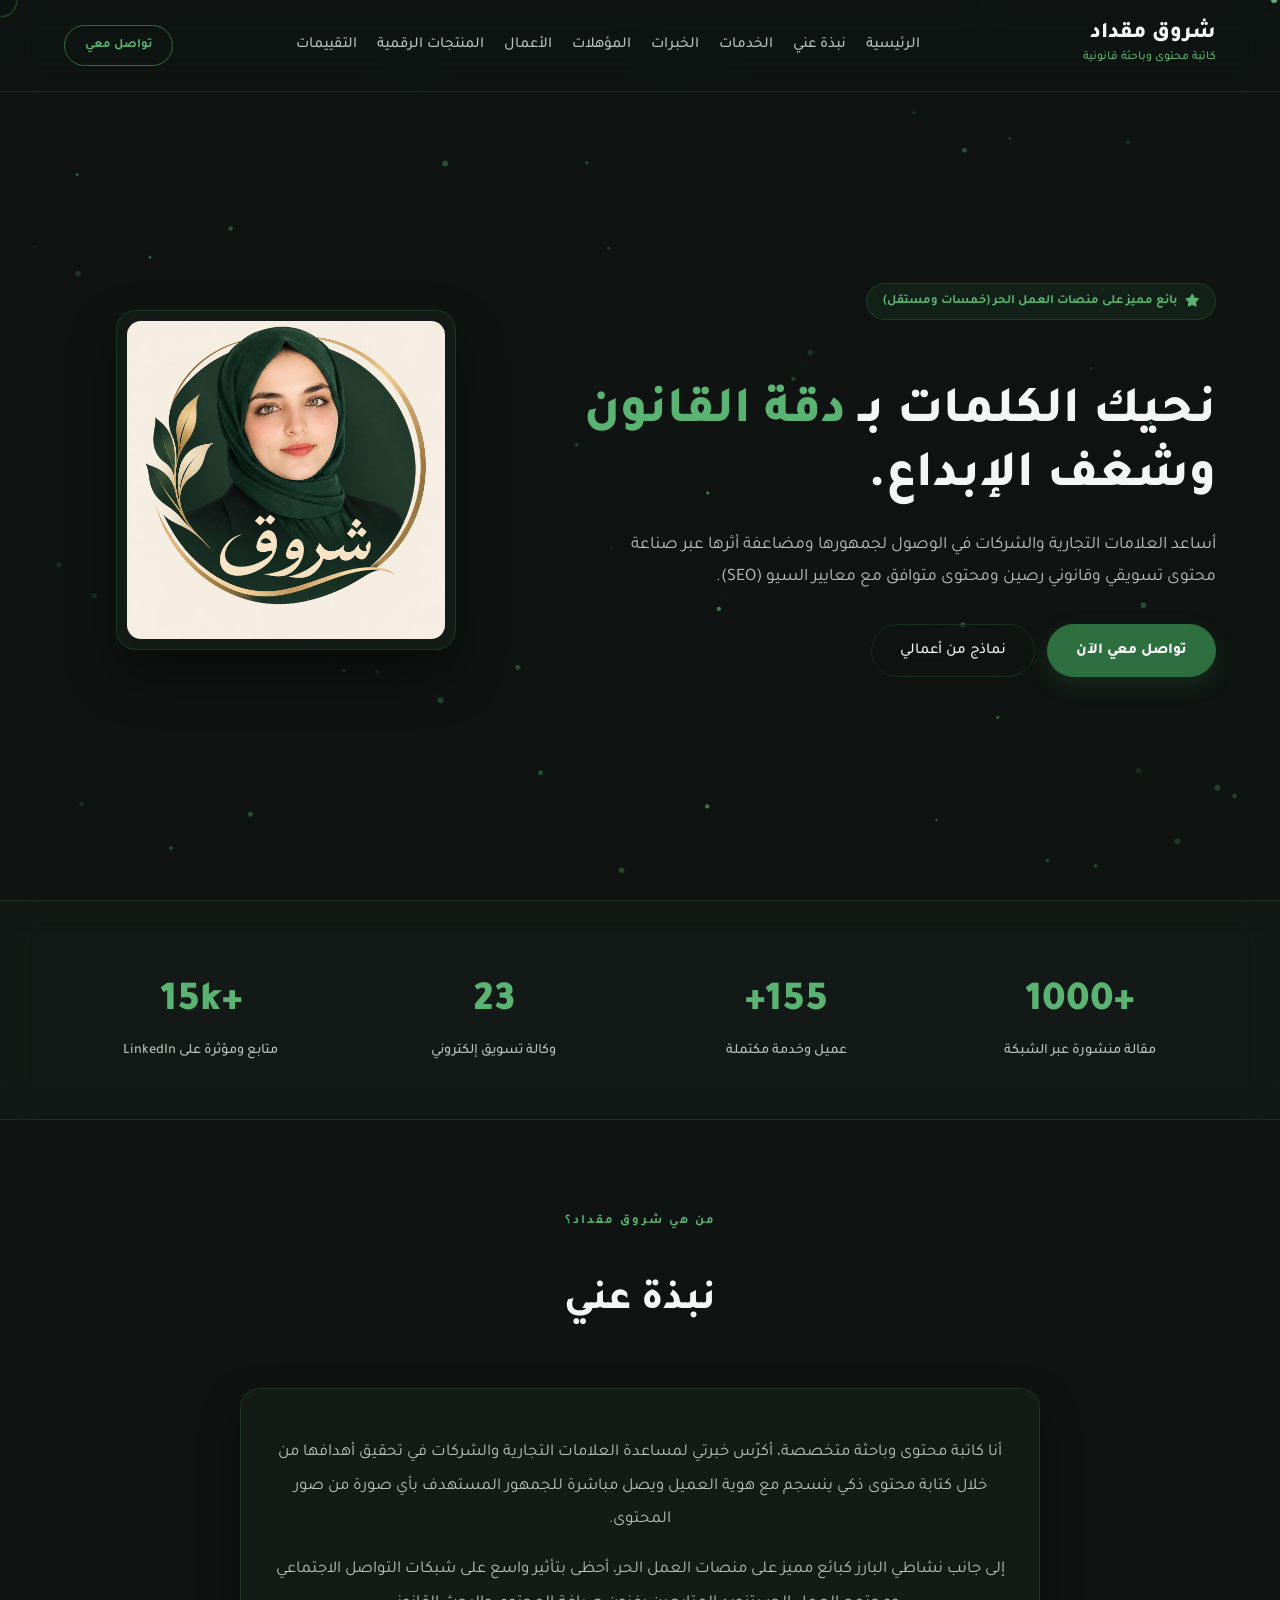
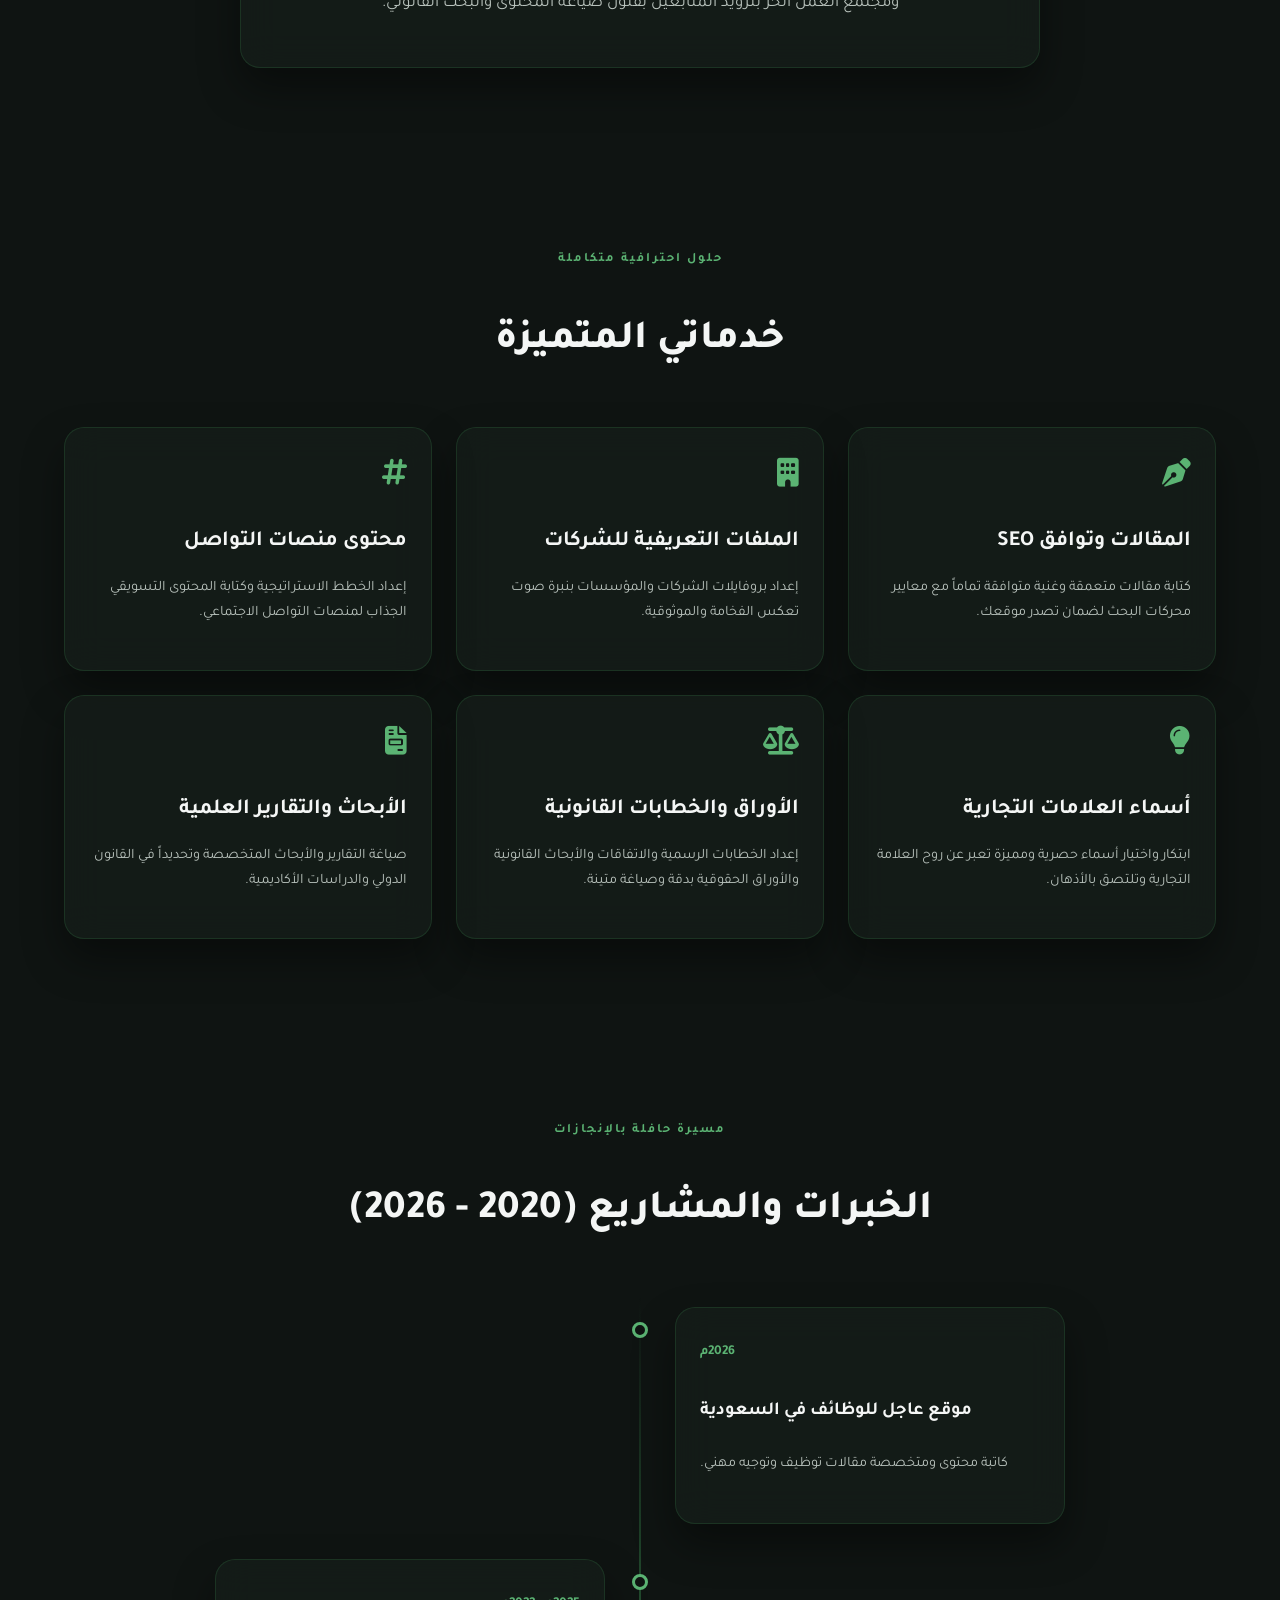
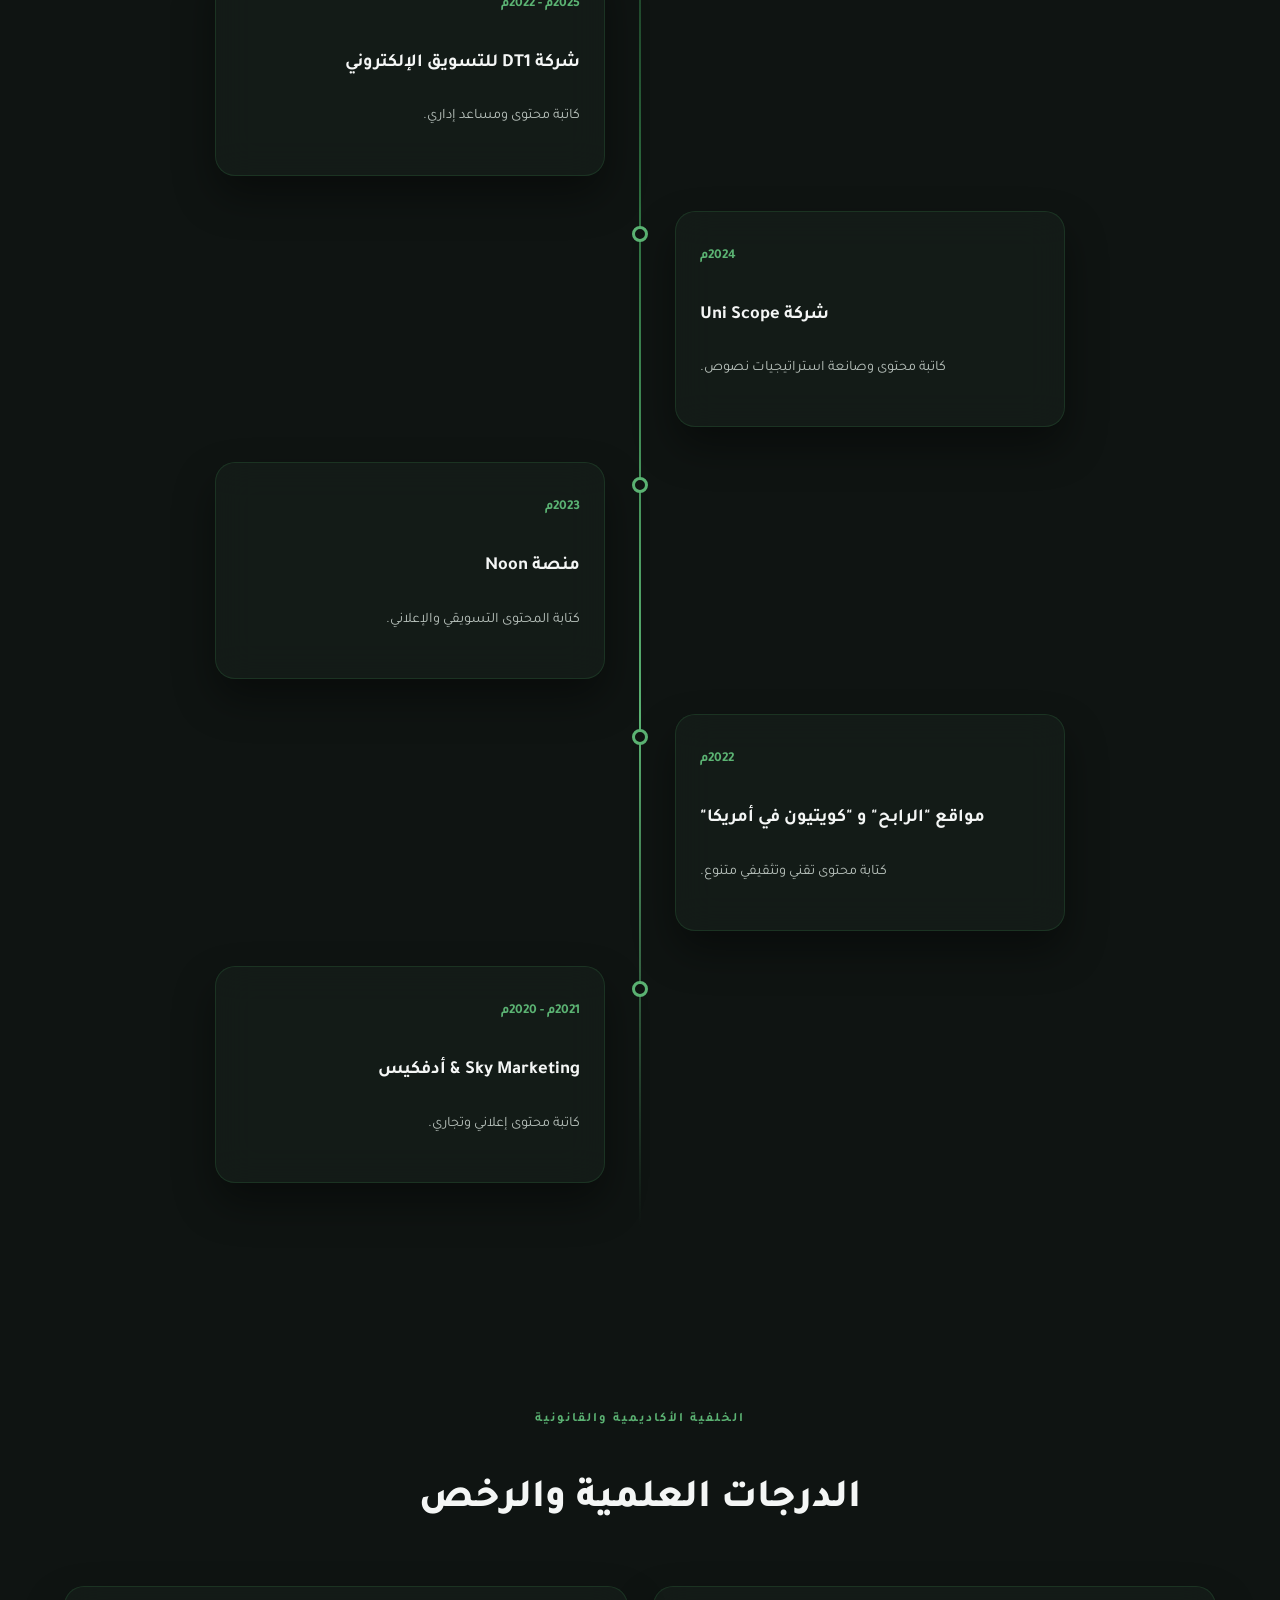
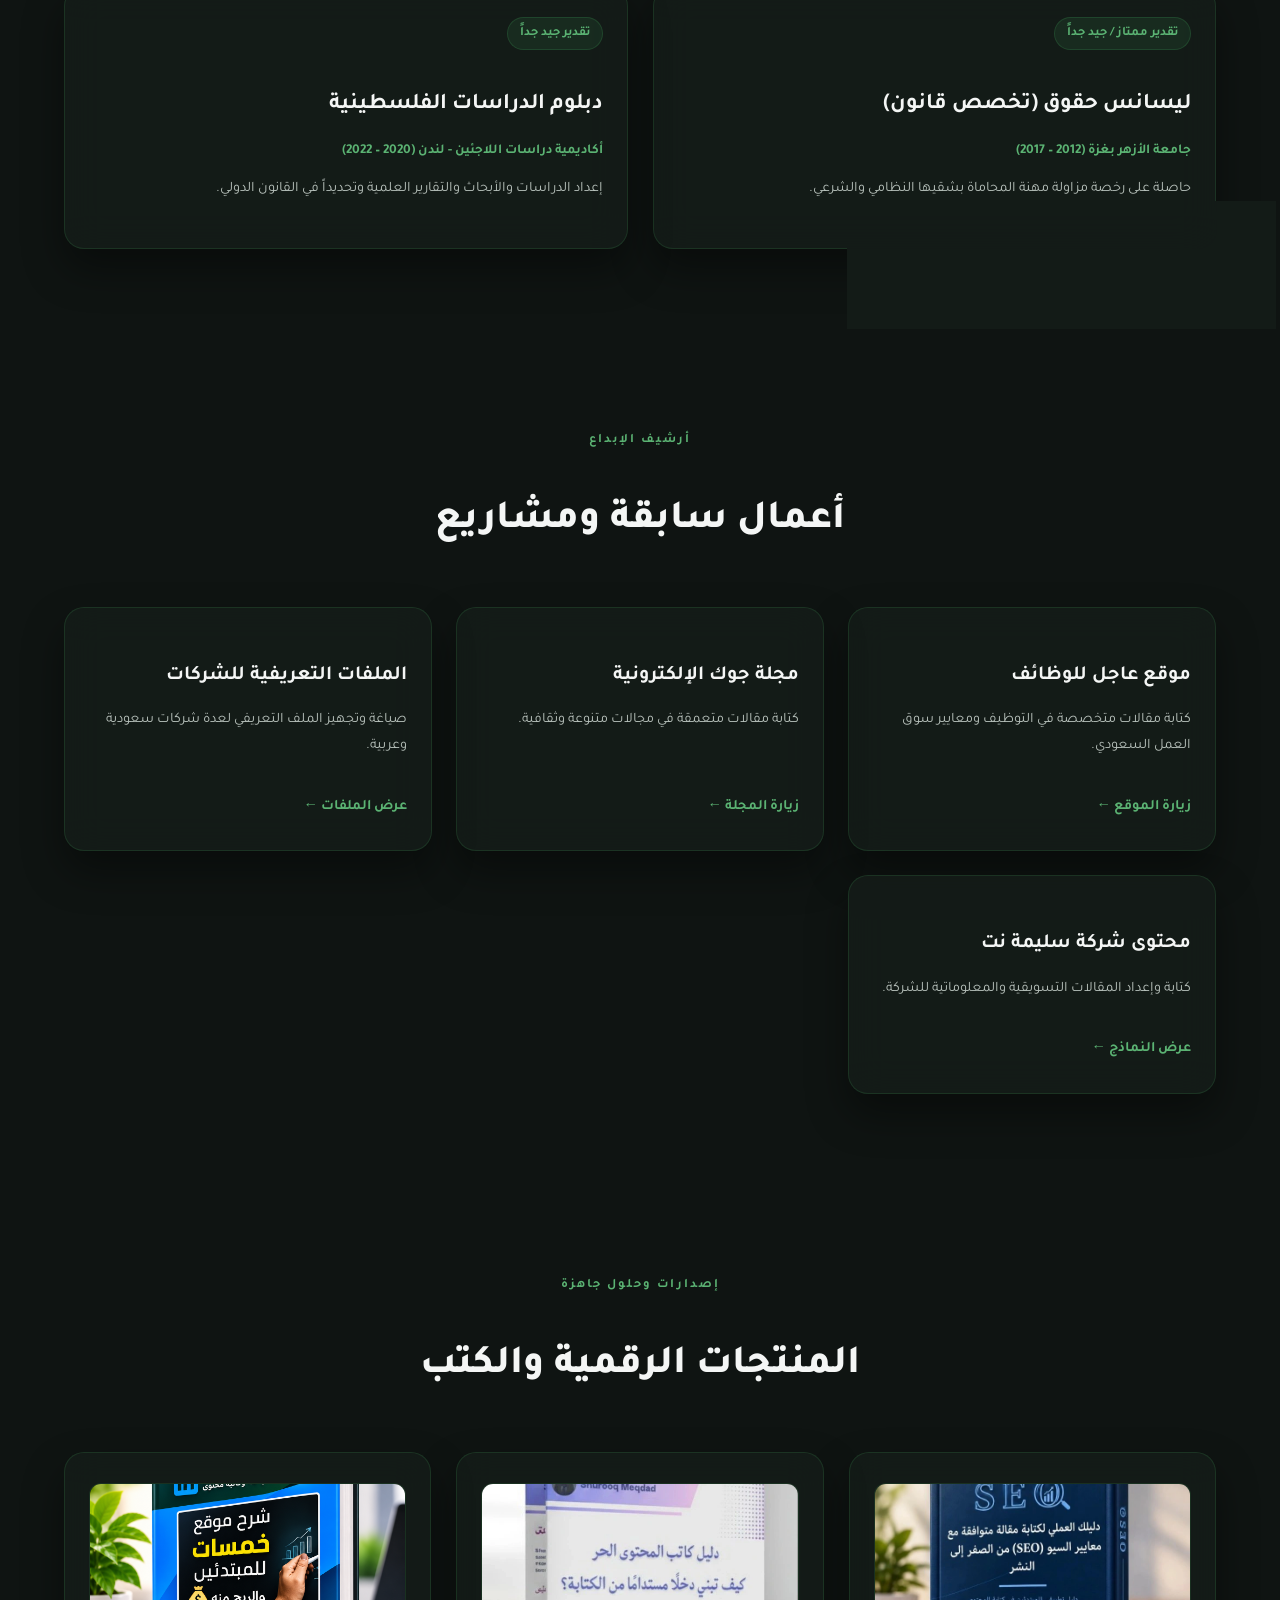
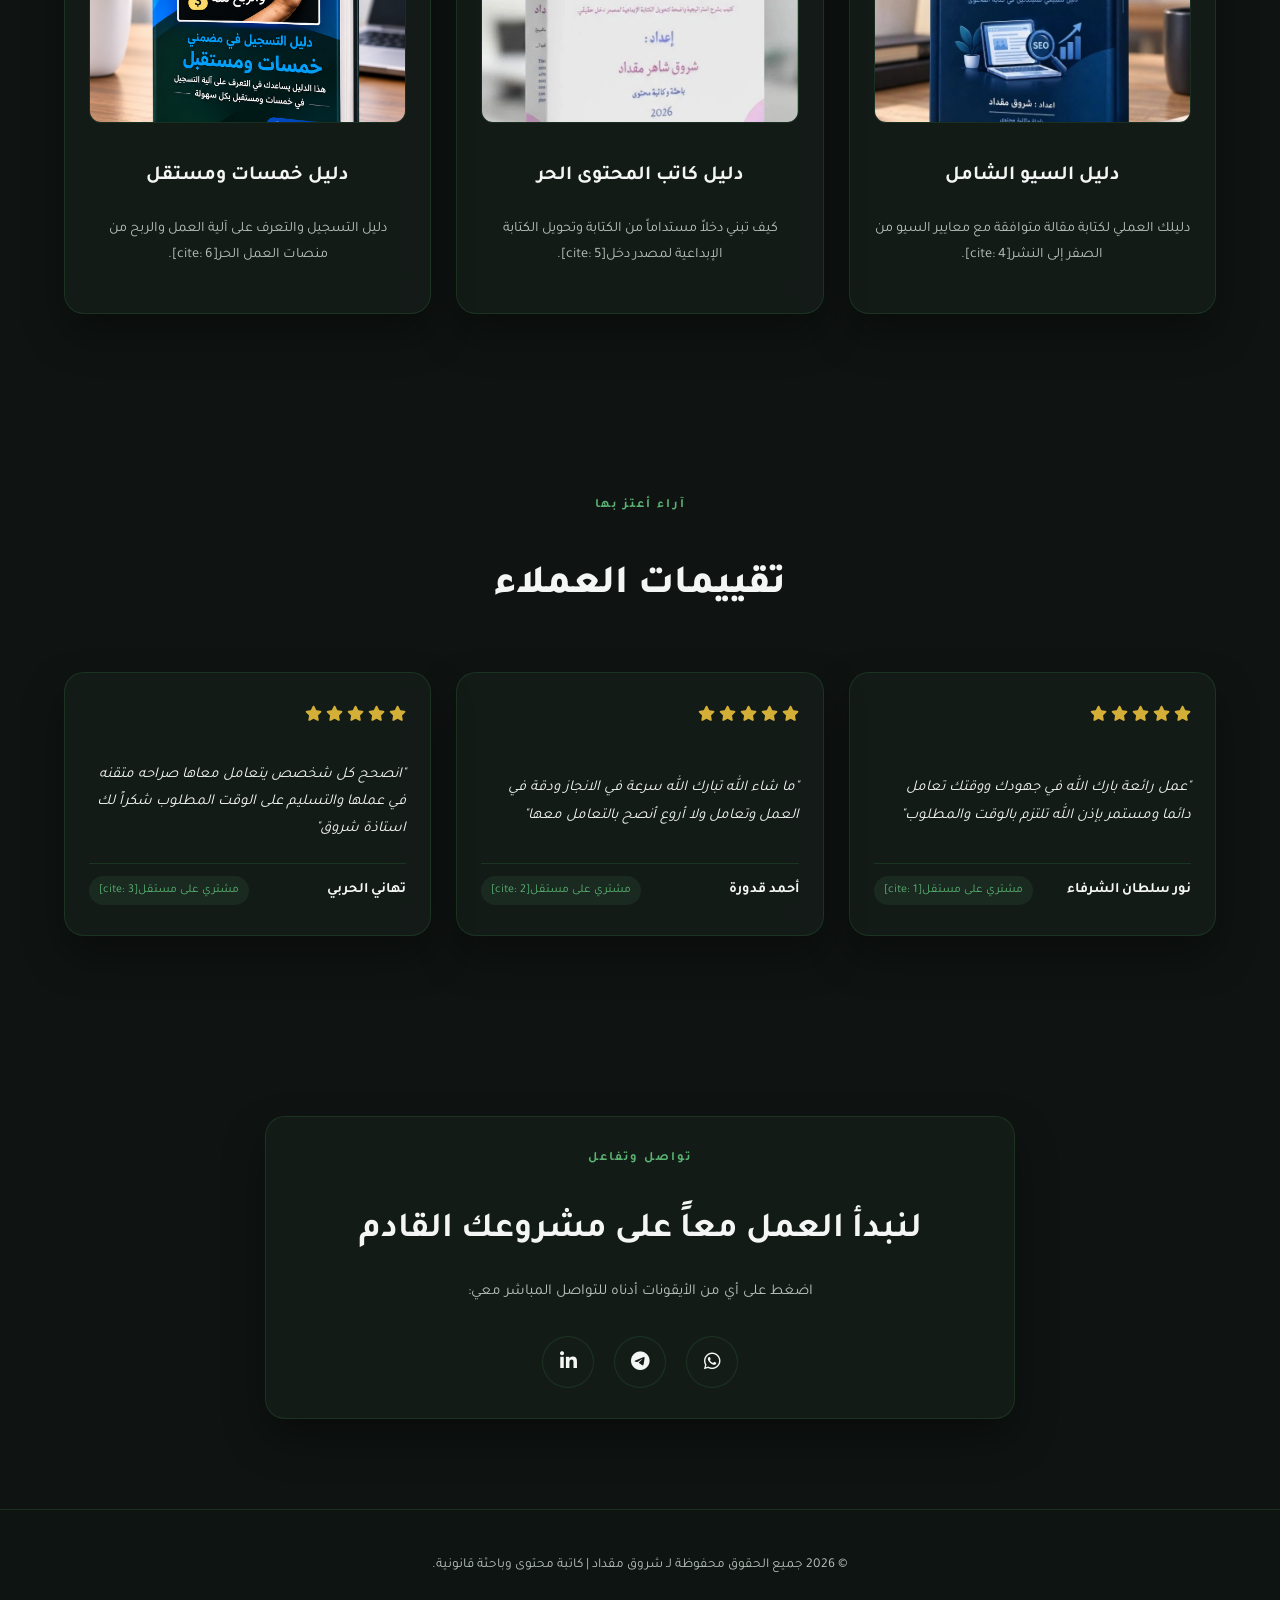
==== commit 041ebdc9: "Update complete project files and structure" ====
--- a/index.html
+++ b/index.html
@@ -1,1092 +1,383 @@
-<!DOCTYPE html>
-<html lang="ar" dir="rtl">
-<head>
-    <meta charset="UTF-8">
-    <meta name="viewport" content="width=device-width, initial-scale=1.0, maximum-scale=1.0, user-scalable=no">
-    <title>شروق مقداد | كاتبة محتوى وباحثة قانونية</title>
-    
-    <!-- أيقونة المتصفح -->
-    <link rel="icon" type="image/png" href="sh.png">
-
-    <!-- خط تجوال العصري الفاخر (Tajawal) -->
-    <link rel="preconnect" href="https://fonts.googleapis.com">
-    <link rel="preconnect" href="https://fonts.gstatic.com" crossorigin>
-    <link href="https://fonts.googleapis.com/css2?family=Tajawal:wght@300;400;500;700;800;900&display=swap" rel="stylesheet">
-    
-    <!-- أيقونات FontAwesome -->
-    <link rel="stylesheet" href="https://cdnjs.cloudflare.com/ajax/libs/font-awesome/6.5.1/css/all.min.css">
-
-    <style>
-        /* ==========================================
-           1. المتغيرات والهوية اللونية والخطوط
-           ========================================== */
-        :root {
-            --bg-deep: #0f1412;
-            --bg-card: rgba(22, 30, 26, 0.75);
-            --bg-card-hover: rgba(30, 42, 36, 0.9);
-            --primary-accent: #2e6f40;
-            --accent-gold: #D4AF37;
-            --text-light: #F4F6F5;
-            --text-subtle: #B8C2BC;
-            --border-color: rgba(46, 111, 64, 0.3);
-            --border-hover: rgba(212, 175, 55, 0.5);
-            --glass-blur: blur(18px);
-            --transition: all 0.4s cubic-bezier(0.16, 1, 0.3, 1);
-        }
-
-        /* منع التجاوز الأفقي والسكرول بالعرض نهائياً */
-        html, body {
-            margin: 0;
-            padding: 0;
-            width: 100%;
-            max-width: 100%;
-            overflow-x: hidden !important;
-            box-sizing: border-box;
-        }
-
-        *, *:before, *:after {
-            box-sizing: inherit;
-        }
-
-        @media (min-width: 901px) {
-            * { cursor: none; }
-        }
-
-        @media (max-width: 900px) {
-            * { cursor: auto; }
-            .custom-cursor, .cursor-dot { display: none !important; }
-        }
-
-        html {
-            scroll-behavior: smooth;
-        }
-
-        body {
-            background-color: var(--bg-deep);
-            color: var(--text-light);
-            font-family: 'Tajawal', sans-serif;
-            line-height: 1.8;
-            position: relative;
-        }
-
-        h1, h2, h3, h4 {
-            font-family: 'Tajawal', sans-serif;
-            font-weight: 700;
-        }
-
-        a {
-            text-decoration: none;
-            color: inherit;
-        }
-
-        /* ==========================================
-           2. خلفية الجسيمات (Canvas)
-           ========================================== */
-        #bg-canvas {
-            position: fixed;
-            top: 0;
-            left: 0;
-            width: 100%;
-            height: 100%;
-            z-index: -1;
-            pointer-events: none;
-        }
-
-        /* ==========================================
-           3. مؤشر الماوس المخصص
-           ========================================== */
-        .custom-cursor {
-            width: 35px;
-            height: 35px;
-            border: 1px solid var(--primary-accent);
-            border-radius: 50%;
-            position: fixed;
-            pointer-events: none;
-            z-index: 9999;
-            transform: translate(-50%, -50%);
-            transition: width 0.3s, height 0.3s, background-color 0.3s, border-color 0.3s;
-            backdrop-filter: blur(2px);
-        }
-
-        .cursor-dot {
-            width: 6px;
-            height: 6px;
-            background: var(--accent-gold);
-            border-radius: 50%;
-            position: fixed;
-            pointer-events: none;
-            z-index: 10000;
-            transform: translate(-50%, -50%);
-        }
-
-        .cursor-hover {
-            width: 60px;
-            height: 60px;
-            background: rgba(46, 111, 64, 0.15);
-            border-color: var(--accent-gold);
-        }
-
-        /* ==========================================
-           4. القائمة العلوية Navigation
-           ========================================== */
-        header {
-            position: fixed;
-            top: 0;
-            left: 0;
-            width: 100%;
-            z-index: 1000;
-            padding: 15px 5%;
-            display: flex;
-            justify-content: space-between;
-            align-items: center;
-            backdrop-filter: var(--glass-blur);
-            background: rgba(15, 20, 18, 0.85);
-            border-bottom: 1px solid var(--border-color);
-            transition: var(--transition);
-        }
-
-        .logo-box {
-            display: flex;
-            flex-direction: column;
-        }
-
-        .logo-name {
-            font-size: 1.4rem;
-            font-weight: 800;
-            color: var(--text-light);
-            line-height: 1.1;
-        }
-
-        .logo-sub {
-            font-size: 0.75rem;
-            color: #5bb373;
-            font-weight: 500;
-        }
-
-        .nav-menu {
-            display: flex;
-            gap: 20px;
-            list-style: none;
-        }
-
-        .nav-menu a {
-            font-size: 0.95rem;
-            font-weight: 500;
-            color: var(--text-subtle);
-            transition: var(--transition);
-            position: relative;
-        }
-
-        .nav-menu a::after {
-            content: '';
-            position: absolute;
-            bottom: -5px;
-            right: 0;
-            width: 0;
-            height: 2px;
-            background: var(--accent-gold);
-            transition: var(--transition);
-        }
-
-        .nav-menu a:hover {
-            color: var(--text-light);
-        }
-
-        .nav-menu a:hover::after {
-            width: 100%;
-        }
-
-        .btn-header {
-            padding: 8px 20px;
-            border: 1px solid var(--primary-accent);
-            border-radius: 40px;
-            color: #5bb373;
-            font-size: 0.8rem;
-            font-weight: 700;
-            transition: var(--transition);
-            background: transparent;
-        }
-
-        .btn-header:hover {
-            background: var(--primary-accent);
-            color: var(--text-light);
-        }
-
-        .mobile-toggle {
-            display: none;
-            font-size: 1.6rem;
-            color: var(--text-light);
-            background: none;
-            border: none;
-        }
-
-        /* ==========================================
-           5. القسم الرئيسي Hero Section
-           ========================================== */
-        .hero {
-            min-height: 100vh;
-            display: flex;
-            align-items: center;
-            padding: 120px 5% 60px;
-            position: relative;
-        }
-
-        .hero-grid {
-            display: grid;
-            grid-template-columns: 1.2fr 0.8fr;
-            gap: 40px;
-            align-items: center;
-            width: 100%;
-        }
-
-        .badge-seller {
-            display: inline-flex;
-            align-items: center;
-            gap: 8px;
-            padding: 6px 16px;
-            background: rgba(46, 111, 64, 0.15);
-            border: 1px solid rgba(46, 111, 64, 0.35);
-            border-radius: 30px;
-            color: #5bb373;
-            font-size: 0.8rem;
-            font-weight: 700;
-            margin-bottom: 20px;
-            backdrop-filter: var(--glass-blur);
-        }
-
-        .hero-title {
-            font-size: 3.2rem;
-            line-height: 1.25;
-            margin-bottom: 20px;
-            font-weight: 800;
-        }
-
-        .hero-title span {
-            color: #5bb373;
-        }
-
-        .hero-desc {
-            font-size: 1.1rem;
-            color: var(--text-subtle);
-            margin-bottom: 30px;
-            max-width: 600px;
-            font-weight: 400;
-        }
-
-        .hero-btns {
-            display: flex;
-            gap: 12px;
-            flex-wrap: wrap;
-        }
-
-        .btn-main {
-            padding: 12px 28px;
-            background: var(--primary-accent);
-            color: var(--text-light);
-            border-radius: 40px;
-            font-weight: 800;
-            font-size: 0.95rem;
-            transition: var(--transition);
-            border: 1px solid var(--primary-accent);
-            box-shadow: 0 8px 20px rgba(46, 111, 64, 0.25);
-        }
-
-        .btn-main:hover {
-            background: #3b8c52;
-            color: var(--text-light);
-            transform: translateY(-3px);
-        }
-
-        .btn-outline {
-            padding: 12px 28px;
-            border: 1px solid var(--border-color);
-            border-radius: 40px;
-            color: var(--text-light);
-            font-size: 0.95rem;
-            font-weight: 500;
-            transition: var(--transition);
-            backdrop-filter: var(--glass-blur);
-        }
-
-        .btn-outline:hover {
-            border-color: var(--primary-accent);
-            background: rgba(46, 111, 64, 0.1);
-            transform: translateY(-3px);
-        }
-
-        /* إطار الصورة الشخصية الفاخر مع تفعيل خاصية الـ Tilt ثلاثي الأبعاد */
-        .profile-img-container {
-            position: relative;
-            width: 100%;
-            max-width: 340px;
-            margin: 0 auto;
-            border-radius: 20px;
-            padding: 10px;
-            background: var(--bg-card);
-            border: 1px solid var(--border-color);
-            backdrop-filter: var(--glass-blur);
-            box-shadow: 0 25px 50px rgba(0, 0, 0, 0.4);
-            transition: border-color 0.4s, background 0.4s, box-shadow 0.4s;
-            transform-style: preserve-3d;
-            will-change: transform;
-        }
-
-        .profile-img-container:hover {
-            border-color: var(--border-hover);
-            background: var(--bg-card-hover);
-            box-shadow: 0 30px 60px rgba(46, 111, 64, 0.2);
-        }
-
-        .profile-img {
-            width: 100%;
-            height: auto;
-            max-height: 420px;
-            object-fit: cover;
-            border-radius: 14px;
-            display: block;
-            transform: translateZ(20px);
-        }
-
-        .glass-card {
-            background: var(--bg-card);
-            border: 1px solid var(--border-color);
-            border-radius: 20px;
-            padding: 30px 24px;
-            backdrop-filter: var(--glass-blur);
-            box-shadow: 0 20px 40px rgba(0, 0, 0, 0.4);
-            transition: var(--transition);
-        }
-
-        .glass-card:hover {
-            border-color: var(--border-hover);
-            background: var(--bg-card-hover);
-        }
-
-        /* ==========================================
-           6. الإحصائيات (Stats Bar)
-           ========================================== */
-        .stats-section {
-            padding: 40px 5%;
-            background: rgba(22, 30, 26, 0.5);
-            border-top: 1px solid var(--border-color);
-            border-bottom: 1px solid var(--border-color);
-            display: grid;
-            grid-template-columns: repeat(4, 1fr);
-            gap: 20px;
-            text-align: center;
-            backdrop-filter: var(--glass-blur);
-        }
-
-        .stat-box h3 {
-            font-size: 2.6rem;
-            color: var(--accent-gold);
-            line-height: 1;
-            margin-bottom: 6px;
-            font-weight: 900;
-        }
-
-        .stat-box p {
-            color: var(--text-subtle);
-            font-size: 0.9rem;
-            font-weight: 500;
-        }
-
-        /* ==========================================
-           7. الأقسام والخدمات
-           ========================================== */
-        .section-padding {
-            padding: 90px 5%;
-            position: relative;
-        }
-
-        .section-title-wrap {
-            text-align: center;
-            margin-bottom: 50px;
-        }
-
-        .sub-title {
-            color: var(--accent-gold);
-            font-size: 0.8rem;
-            text-transform: uppercase;
-            letter-spacing: 2px;
-            display: block;
-            margin-bottom: 6px;
-            font-weight: 700;
-        }
-
-        .main-title {
-            font-size: 2.5rem;
-            font-weight: 800;
-        }
-
-        .services-grid {
-            display: grid;
-            grid-template-columns: repeat(auto-fit, minmax(280px, 1fr));
-            gap: 24px;
-        }
-
-        .service-icon {
-            font-size: 1.8rem;
-            color: #5bb373;
-            margin-bottom: 15px;
-            display: inline-block;
-        }
-
-        .service-card h3 {
-            font-size: 1.35rem;
-            margin-bottom: 12px;
-            color: var(--text-light);
-            font-weight: 700;
-        }
-
-        .service-card p {
-            color: var(--text-subtle);
-            font-size: 0.9rem;
-            line-height: 1.7;
-            font-weight: 400;
-        }
-
-        /* ==========================================
-           8. التسلسل الزمني للخبرات (Timeline)
-           ========================================== */
-        .timeline {
-            position: relative;
-            max-width: 850px;
-            margin: 0 auto;
-            padding: 10px 0;
-        }
-
-        .timeline::before {
-            content: '';
-            position: absolute;
-            top: 0;
-            bottom: 0;
-            right: 50%;
-            width: 2px;
-            background: linear-gradient(to bottom, transparent, var(--primary-accent), var(--accent-gold), transparent);
-            transform: translateX(50%);
-        }
-
-        .timeline-item {
-            margin-bottom: 35px;
-            position: relative;
-            width: 50%;
-        }
-
-        .timeline-item:nth-child(odd) {
-            right: 0;
-            padding-left: 35px;
-            text-align: left;
-        }
-
-        .timeline-item:nth-child(even) {
-            right: 50%;
-            padding-right: 35px;
-            text-align: right;
-        }
-
-        .timeline-dot {
-            width: 16px;
-            height: 16px;
-            background: var(--bg-deep);
-            border: 3px solid var(--accent-gold);
-            border-radius: 50%;
-            position: absolute;
-            top: 15px;
-        }
-
-        .timeline-item:nth-child(odd) .timeline-dot { left: -8px; }
-        .timeline-item:nth-child(even) .timeline-dot { right: -8px; }
-
-        .timeline-year {
-            display: inline-block;
-            color: var(--accent-gold);
-            font-weight: 700;
-            font-size: 0.85rem;
-            margin-bottom: 6px;
-        }
-
-        /* ==========================================
-           9. المؤهلات ومعرض الأعمال
-           ========================================== */
-        .academic-grid {
-            display: grid;
-            grid-template-columns: repeat(auto-fit, minmax(300px, 1fr));
-            gap: 25px;
-        }
-
-        .grade-badge {
-            display: inline-block;
-            padding: 4px 12px;
-            background: rgba(46, 111, 64, 0.2);
-            color: #5bb373;
-            border-radius: 20px;
-            font-size: 0.8rem;
-            font-weight: 700;
-            margin-bottom: 12px;
-            border: 1px solid rgba(46, 111, 64, 0.4);
-        }
-
-        .portfolio-grid {
-            display: grid;
-            grid-template-columns: repeat(auto-fill, minmax(280px, 1fr));
-            gap: 24px;
-        }
-
-        .portfolio-card {
-            display: flex;
-            flex-direction: column;
-            justify-content: space-between;
-        }
-
-        .btn-link {
-            color: #5bb373;
-            font-weight: 700;
-            display: inline-flex;
-            align-items: center;
-            gap: 6px;
-            margin-top: 20px;
-            font-size: 0.9rem;
-            transition: var(--transition);
-        }
-
-        .btn-link:hover {
-            color: var(--accent-gold);
-            transform: translateX(-5px);
-        }
-
-        /* ==========================================
-           10. قسم التواصل والأيقونات
-           ========================================== */
-        .contact-box {
-            text-align: center;
-            max-width: 750px;
-            margin: 0 auto;
-        }
-
-        .social-icons-wrapper {
-            display: flex;
-            justify-content: center;
-            align-items: center;
-            gap: 20px;
-            flex-wrap: wrap;
-            margin-top: 30px;
-        }
-
-        .icon-card {
-            display: flex;
-            flex-direction: column;
-            align-items: center;
-            justify-content: center;
-            width: 52px;
-            height: 52px;
-            border-radius: 50%;
-            background: var(--bg-card);
-            border: 1px solid var(--border-color);
-            color: var(--text-light);
-            font-size: 1.2rem;
-            transition: var(--transition);
-            position: relative;
-            backdrop-filter: var(--glass-blur);
-        }
-
-        .icon-card:hover {
-            transform: translateY(-5px) scale(1.08);
-            border-color: var(--accent-gold);
-            box-shadow: 0 10px 20px rgba(224, 169, 109, 0.25);
-        }
-
-        .icon-card.whatsapp:hover { color: #25D366; border-color: #25D366; }
-        .icon-card.telegram:hover { color: #229ED9; border-color: #229ED9; }
-        .icon-card.linkedin:hover { color: #0A66C2; border-color: #0A66C2; }
-
-        .icon-tooltip {
-            position: absolute;
-            bottom: -28px;
-            font-size: 0.75rem;
-            font-weight: 500;
-            color: var(--text-subtle);
-            white-space: nowrap;
-            opacity: 0;
-            transition: var(--transition);
-            pointer-events: none;
-        }
-
-        .icon-card:hover .icon-tooltip {
-            opacity: 1;
-            bottom: -32px;
-        }
-
-        footer {
-            padding: 30px 5%;
-            border-top: 1px solid var(--border-color);
-            text-align: center;
-            color: var(--text-subtle);
-            font-size: 0.85rem;
-            background: rgba(15, 20, 18, 0.9);
-        }
-
-        /* ==========================================
-           11. التجاوب المحسّن للهواتف
-           ========================================== */
-        @media (max-width: 992px) {
-            .hero-grid { grid-template-columns: 1fr; text-align: center; }
-            .hero-btns, .badge-seller { justify-content: center; }
-            .hero-desc { margin-left: auto; margin-right: auto; }
-            .hero-title { font-size: 2.5rem; }
-            .stats-section { grid-template-columns: repeat(2, 1fr); }
-            
-            .timeline::before { right: 16px; }
-            .timeline-item {
-                width: 100% !important;
-                padding-right: 45px !important;
-                padding-left: 0 !important;
-                text-align: right !important;
-            }
-            .timeline-item:nth-child(even) { right: 0; }
-            .timeline-dot { right: 8px !important; left: auto !important; }
-        }
-
-        @media (max-width: 768px) {
-            header { padding: 12px 4%; }
-            .nav-menu {
-                position: fixed;
-                top: 65px;
-                right: -100%;
-                width: 100%;
-                height: calc(100vh - 65px);
-                background: rgba(15, 20, 18, 0.98);
-                flex-direction: column;
-                align-items: center;
-                justify-content: center;
-                gap: 25px;
-                transition: var(--transition);
-                backdrop-filter: var(--glass-blur);
-            }
-            .nav-menu.active { right: 0; }
-            .mobile-toggle { display: block; }
-            .btn-header { display: none; }
-
-            .hero { padding: 100px 4% 40px; min-height: auto; }
-            .hero-title { font-size: 2.1rem; }
-            .hero-desc { font-size: 1rem; }
-            
-            .main-title { font-size: 2rem; }
-            .section-padding { padding: 70px 4%; }
-            
-            .stats-section { grid-template-columns: 1fr; gap: 15px; }
-            .stat-box h3 { font-size: 2.2rem; }
-            
-            .btn-main, .btn-outline { width: 100%; text-align: center; justify-content: center; padding: 12px 20px; font-size: 0.9rem; }
-            .hero-btns { flex-direction: column; width: 100%; }
-            
-            .contact-box h2 { font-size: 2rem !important; }
-            .icon-card { width: 46px; height: 46px; font-size: 1rem; }
-        }
-    </style>
-</head>
-<body>
-
-    <!-- خلفية شبكة الجسيمات التفاعلية -->
-    <canvas id="bg-canvas"></canvas>
-
-    <!-- مؤشر ماوس مخصص -->
-    <div class="custom-cursor"></div>
-    <div class="cursor-dot"></div>
-
-    <!-- القائمة العلوية -->
-    <header>
-        <div class="logo-box">
-            <span class="logo-name">شروق مقداد</span>
-            <span class="logo-sub">كاتبة محتوى وباحثة قانونية</span>
-        </div>
-        <button class="mobile-toggle" onclick="toggleMenu()">☰</button>
-        <ul class="nav-menu" id="navMenu">
-            <li><a href="#hero" onclick="toggleMenu()">الرئيسية</a></li>
-            <li><a href="#about" onclick="toggleMenu()">نبذة عني</a></li>
-            <li><a href="#services" onclick="toggleMenu()">الخدمات</a></li>
-            <li><a href="#experience" onclick="toggleMenu()">الخبرات</a></li>
-            <li><a href="#degrees" onclick="toggleMenu()">المؤهلات</a></li>
-            <li><a href="#portfolio" onclick="toggleMenu()">الأعمال</a></li>
-        </ul>
-        <a href="#contact" class="btn-header hover-trigger">تواصل معي</a>
-    </header>
-
-    <!-- القسم الرئيسي -->
-    <section id="hero" class="hero">
-        <div class="hero-grid">
-            <div>
-                <div class="badge-seller hover-trigger">
-                    <i class="fa-solid fa-star"></i> بائع مميز على منصات العمل الحر (خمسات ومستقل)
-                </div>
-                <h1 class="hero-title">نحيك الكلمات بـ <span>دقة القانون</span> وشغف الإبداع.</h1>
-                <p class="hero-desc">أساعد العلامات التجارية والشركات في الوصول لجمهورها ومضاعفة أثرها عبر صناعة محتوى تسويقي وقانوني رصين ومحتوى متوافق مع معايير السيو (SEO).</p>
-                <div class="hero-btns">
-                    <a href="#contact" class="btn-main hover-trigger">تواصل معي الآن</a>
-                    <a href="#portfolio" class="btn-outline hover-trigger">نماذج من أعمالي</a>
-                </div>
-            </div>
-
-            <!-- حاوية الصورة الشخصية مع تأثير الإمالة ثلاثي الأبعاد -->
-            <div id="tilt-profile" class="profile-img-container hover-trigger">
-                <img src="sh.png" alt="شروق مقداد" class="profile-img">
-            </div>
-        </div>
-    </section>
-
-    <!-- شريط الأرقام الإحصائية -->
-    <section class="stats-section">
-        <div class="stat-box hover-trigger">
-            <h3>+1000</h3>
-            <p>مقالة منشورة عبر الشبكة</p>
-        </div>
-        <div class="stat-box hover-trigger">
-            <h3>155+</h3>
-            <p>عميل وخدمة مكتملة</p>
-        </div>
-        <div class="stat-box hover-trigger">
-            <h3>23</h3>
-            <p>وكالة تسويق إلكتروني</p>
-        </div>
-        <div class="stat-box hover-trigger">
-            <h3>+15k</h3>
-            <p>متابع ومؤثرة على LinkedIn</p>
-        </div>
-    </section>
-
-    <!-- نبذة عني -->
-    <section id="about" class="section-padding">
-        <div class="section-title-wrap">
-            <span class="sub-title">من هي شروق مقداد؟</span>
-            <h2 class="main-title">نبذة عني</h2>
-        </div>
-        <div class="glass-card hover-trigger" style="max-width: 800px; margin: 0 auto; text-align: center; color: var(--text-subtle); font-size: 1.05rem; line-height: 2;">
-            <p>أنا كاتبة محتوى وباحثة متخصصة، أكرّس خبرتي لمساعدة العلامات التجارية والشركات في تحقيق أهدافها من خلال كتابة محتوى ذكي ينسجم مع هوية العميل ويصل مباشرة للجمهور المستهدف بأي صورة من صور المحتوى.</p>
-            <p style="margin-top: 15px;">إلى جانب نشاطي البارز كبائع مميز على منصات العمل الحر، أحظى بتأثير واسع على شبكات التواصل الاجتماعي ومجتمع العمل الحر بتزويد المتابعين بفنون صياغة المحتوى والبحث القانوني.</p>
-        </div>
-    </section>
-
-    <!-- قسم الخدمات -->
-    <section id="services" class="section-padding">
-        <div class="section-title-wrap">
-            <span class="sub-title">حلول احترافية متكاملة</span>
-            <h2 class="main-title">خدماتي المتميزة</h2>
-        </div>
-        <div class="services-grid">
-            <div class="glass-card service-card hover-trigger">
-                <i class="fa-solid fa-pen-nib service-icon"></i>
-                <h3>المقالات وتوافق SEO</h3>
-                <p>كتابة مقالات متعمقة وغنية متوافقة تماماً مع معايير محركات البحث لضمان تصدر موقعك.</p>
-            </div>
-            <div class="glass-card service-card hover-trigger">
-                <i class="fa-solid fa-building service-icon"></i>
-                <h3>الملفات التعريفية للشركات</h3>
-                <p>إعداد بروفايلات الشركات والمؤسسات بنبرة صوت تعكس الفخامة والموثوقية.</p>
-            </div>
-            <div class="glass-card service-card hover-trigger">
-                <i class="fa-solid fa-hashtag service-icon"></i>
-                <h3>محتوى منصات التواصل</h3>
-                <p>إعداد الخطط الاستراتيجية وكتابة المحتوى التسويقي الجذاب لمنصات التواصل الاجتماعي.</p>
-            </div>
-            <div class="glass-card service-card hover-trigger">
-                <i class="fa-solid fa-lightbulb service-icon"></i>
-                <h3>أسماء العلامات التجارية</h3>
-                <p>ابتكار واختيار أسماء حصرية ومميزة تعبر عن روح العلامة التجارية وتلتصق بالأذهان.</p>
-            </div>
-            <div class="glass-card service-card hover-trigger">
-                <i class="fa-solid fa-scale-balanced service-icon"></i>
-                <h3>الأوراق والخطابات القانونية</h3>
-                <p>إعداد الخطابات الرسمية والاتفاقات والأبحاث القانونية والأوراق الحقوقية بدقة وصياغة متينة.</p>
-            </div>
-            <div class="glass-card service-card hover-trigger">
-                <i class="fa-solid fa-file-invoice service-icon"></i>
-                <h3>الأبحاث والتقارير العلمية</h3>
-                <p>صياغة التقارير والأبحاث المتخصصة وتحديداً في القانون الدولي والدراسات الأكاديمية.</p>
-            </div>
-        </div>
-    </section>
-
-    <!-- الخبرات والمشاريع -->
-    <section id="experience" class="section-padding">
-        <div class="section-title-wrap">
-            <span class="sub-title">مسيرة حافلة بالإنجازات</span>
-            <h2 class="main-title">الخبرات والمشاريع (2020 - 2026)</h2>
-        </div>
-        <div class="timeline">
-            <div class="timeline-item">
-                <div class="timeline-dot"></div>
-                <div class="glass-card hover-trigger">
-                    <span class="timeline-year">2026م</span>
-                    <h4 style="font-size: 1.15rem;">موقع عاجل للوظائف في السعودية</h4>
-                    <p style="font-size: 0.9rem; color: var(--text-subtle);">كاتبة محتوى ومتخصصة مقالات توظيف وتوجيه مهني.</p>
-                </div>
-            </div>
-            <div class="timeline-item">
-                <div class="timeline-dot"></div>
-                <div class="glass-card hover-trigger">
-                    <span class="timeline-year">2025م - 2022م</span>
-                    <h4 style="font-size: 1.15rem;">شركة DT1 للتسويق الإلكتروني</h4>
-                    <p style="font-size: 0.9rem; color: var(--text-subtle);">كاتبة محتوى ومساعد إداري.</p>
-                </div>
-            </div>
-            <div class="timeline-item">
-                <div class="timeline-dot"></div>
-                <div class="glass-card hover-trigger">
-                    <span class="timeline-year">2024م</span>
-                    <h4 style="font-size: 1.15rem;">شركة Uni Scope</h4>
-                    <p style="font-size: 0.9rem; color: var(--text-subtle);">كاتبة محتوى وصانعة استراتيجيات نصوص.</p>
-                </div>
-            </div>
-            <div class="timeline-item">
-                <div class="timeline-dot"></div>
-                <div class="glass-card hover-trigger">
-                    <span class="timeline-year">2023م</span>
-                    <h4 style="font-size: 1.15rem;">منصة Noon</h4>
-                    <p style="font-size: 0.9rem; color: var(--text-subtle);">كتابة المحتوى التسويقي والإعلاني.</p>
-                </div>
-            </div>
-            <div class="timeline-item">
-                <div class="timeline-dot"></div>
-                <div class="glass-card hover-trigger">
-                    <span class="timeline-year">2022م</span>
-                    <h4 style="font-size: 1.15rem;">مواقع "الرابح" و "كويتيون في أمريكا"</h4>
-                    <p style="font-size: 0.9rem; color: var(--text-subtle);">كتابة محتوى تقني وتثقيفي متنوع.</p>
-                </div>
-            </div>
-            <div class="timeline-item">
-                <div class="timeline-dot"></div>
-                <div class="glass-card hover-trigger">
-                    <span class="timeline-year">2021م - 2020م</span>
-                    <h4 style="font-size: 1.15rem;">Sky Marketing & أدفكيس</h4>
-                    <p style="font-size: 0.9rem; color: var(--text-subtle);">كاتبة محتوى إعلاني وتجاري.</p>
-                </div>
-            </div>
-        </div>
-    </section>
-
-    <!-- المؤهلات العلمية -->
-    <section id="degrees" class="section-padding">
-        <div class="section-title-wrap">
-            <span class="sub-title">الخلفية الأكاديمية والقانونية</span>
-            <h2 class="main-title">الدرجات العلمية والرخص</h2>
-        </div>
-        <div class="academic-grid">
-            <div class="glass-card hover-trigger">
-                <span class="grade-badge">تقدير ممتاز / جيد جداً</span>
-                <h3 style="font-size: 1.4rem; margin-bottom: 8px;">ليسانس حقوق (تخصص قانون)</h3>
-                <p style="color: var(--accent-gold); font-size: 0.85rem; margin-bottom: 12px; font-weight: 700;">جامعة الأزهر بغزة (2012 – 2017)</p>
-                <p style="color: var(--text-subtle); font-size: 0.9rem;">حاصلة على رخصة مزاولة مهنة المحاماة بشقيها النظامي والشرعي.</p>
-            </div>
-            <div class="glass-card hover-trigger">
-                <span class="grade-badge">تقدير جيد جداً</span>
-                <h3 style="font-size: 1.4rem; margin-bottom: 8px;">دبلوم الدراسات الفلسطينية</h3>
-                <p style="color: var(--accent-gold); font-size: 0.85rem; margin-bottom: 12px; font-weight: 700;">أكاديمية دراسات اللاجئين - لندن (2020 – 2022)</p>
-                <p style="color: var(--text-subtle); font-size: 0.9rem;">إعداد الدراسات والأبحاث والتقارير العلمية وتحديداً في القانون الدولي.</p>
-            </div>
-        </div>
-    </section>
-
-   <!-- معرض الأعمال -->
-    <section id="portfolio" class="section-padding">
-        <div class="section-title-wrap">
-            <span class="sub-title">أرشيف الإبداع</span>
-            <h2 class="main-title">أعمال سابقة ومشاريع</h2>
-        </div>
-        <div class="portfolio-grid">
-            <div class="glass-card portfolio-card hover-trigger">
-                <div>
-                    <h3 style="margin-bottom: 8px; font-size: 1.25rem;">موقع عاجل للوظائف</h3>
-                    <p style="color: var(--text-subtle); font-size: 0.9rem;">كتابة مقالات متخصصة في التوظيف ومعايير سوق العمل السعودي.</p>
-                </div>
-                <a href="https://ajel.sa" target="_blank" class="btn-link">زيارة الموقع ←</a>
-            </div>
-            <div class="glass-card portfolio-card hover-trigger">
-                <div>
-                    <h3 style="margin-bottom: 8px; font-size: 1.25rem;">مجلة جوك الإلكترونية</h3>
-                    <p style="color: var(--text-subtle); font-size: 0.9rem;">كتابة مقالات متعمقة في مجالات متنوعة وثقافية.</p>
-                </div>
-                <a href="https://www.jewk.com" target="_blank" class="btn-link">زيارة المجلة ←</a>
-            </div>
-            <div class="glass-card portfolio-card hover-trigger">
-                <div>
-                    <h3 style="margin-bottom: 8px; font-size: 1.25rem;">الملفات التعريفية للشركات</h3>
-                    <p style="color: var(--text-subtle); font-size: 0.9rem;">صياغة وتجهيز الملف التعريفي لعدة شركات سعودية وعربية.</p>
-                </div>
-                <span class="btn-link" style="color: var(--text-subtle);">ملفات معتمدة</span>
-            </div>
-            <div class="glass-card portfolio-card hover-trigger">
-                <div>
-                    <h3 style="margin-bottom: 8px; font-size: 1.25rem;">شركة سليمة نت</h3>
-                    <p style="color: var(--text-subtle); font-size: 0.9rem;">كتابة وإعداد المقالات التسويقية والمعلوماتية للشركة.</p>
-                </div>
-                <span class="btn-link" style="color: var(--text-subtle);">أعمال منشورة</span>
-            </div>
-        </div>
-    </section>
-
-    <!-- التواصل -->
-    <section id="contact" class="section-padding">
-        <div class="glass-card contact-box hover-trigger">
-            <span class="sub-title">تواصل وتفاعل</span>
-            <h2 style="font-size: 2.2rem; margin-bottom: 12px;">لنبدأ العمل معاً على مشروعك القادم</h2>
-            <p style="color: var(--text-subtle); font-size: 0.95rem;">اضغط على أي من الأيقونات أدناه للتواصل المباشر معي:</p>
-            
-            <div class="social-icons-wrapper">
-                <a href="https://wa.me/972597305187" target="_blank" class="icon-card whatsapp hover-trigger" title="مراسلة واتساب">
-                    <i class="fa-brands fa-whatsapp"></i>
-                    <span class="icon-tooltip">00972597305187</span>
-                </a>
-
-                <a href="https://telegram.me/Shurooq_1994" target="_blank" class="icon-card telegram hover-trigger" title="مراسلة تليجرام">
-                    <i class="fa-brands fa-telegram"></i>
-                    <span class="icon-tooltip">Shurooq_1994</span>
-                </a>
-
-                <a href="https://lnkd.in/p/dBNiQ6pC" target="_blank" class="icon-card linkedin hover-trigger" title="حساب LinkedIn">
-                    <i class="fa-brands fa-linkedin-in"></i>
-                    <span class="icon-tooltip">LinkedIn</span>
-                </a>
-            </div>
-        </div>
-    </section>
-
-    <!-- التذييل -->
-    <footer>
-        <p>© 2026 جميع الحقوق محفوظة لـ شروق مقداد | كاتبة محتوى وباحثة قانونية.</p>
-    </footer>
-
-    <!-- جافا سكريبت للتأثيرات والحركة -->
-    <script>
-        function toggleMenu() {
-            const nav = document.getElementById('navMenu');
-            nav.classList.toggle('active');
-        }
-
-        const cursor = document.querySelector('.custom-cursor');
-        const cursorDot = document.querySelector('.cursor-dot');
-        const hoverTriggers = document.querySelectorAll('.hover-trigger, a, button');
-
-        let mouseX = 0, mouseY = 0;
-        let cursorX = 0, cursorY = 0;
-
-        document.addEventListener('mousemove', (e) => {
-            mouseX = e.clientX;
-            mouseY = e.clientY;
-            cursorDot.style.left = `${mouseX}px`;
-            cursorDot.style.top = `${mouseY}px`;
-        });
-
-        function animateCursor() {
-            cursorX += (mouseX - cursorX) * 0.15;
-            cursorY += (mouseY - cursorY) * 0.15;
-            cursor.style.left = `${cursorX}px`;
-            cursor.style.top = `${cursorY}px`;
-            requestAnimationFrame(animateCursor);
-        }
-        animateCursor();
-
-        hoverTriggers.forEach(trigger => {
-            trigger.addEventListener('mouseenter', () => cursor.classList.add('cursor-hover'));
-            trigger.addEventListener('mouseleave', () => cursor.classList.remove('cursor-hover'));
-        });
-
-        // تأثير الإمالة ثلاثي الأبعاد للصورة الشخصية حصرياً
-        const profileCard = document.getElementById('tilt-profile');
-        if (profileCard) {
-            profileCard.addEventListener('mousemove', (e) => {
-                const rect = profileCard.getBoundingClientRect();
-                const x = e.clientX - rect.left - rect.width / 2;
-                const y = e.clientY - rect.top - rect.height / 2;
-                profileCard.style.transform = `perspective(1000px) rotateX(${-y / 15}deg) rotateY(${x / 15}deg) translateY(-5px)`;
-            });
-
-            profileCard.addEventListener('mouseleave', () => {
-                profileCard.style.transform = `perspective(1000px) rotateX(0deg) rotateY(0deg) translateY(0px)`;
-            });
-        }
-
-        // خلفية الجسيمات التفاعلية
-        const canvas = document.getElementById('bg-canvas');
-        const ctx = canvas.getContext('2d');
-
-        function resizeCanvas() {
-            canvas.width = window.innerWidth;
-            canvas.height = window.innerHeight;
-        }
-        resizeCanvas();
-        window.addEventListener('resize', resizeCanvas);
-
-        const particles = [];
-        const particleCount = Math.min(window.innerWidth / 15, 60);
-
-        class Particle {
-            constructor() {
-                this.x = Math.random() * canvas.width;
-                this.y = Math.random() * canvas.height;
-                this.vx = (Math.random() - 0.5) * 0.5;
-                this.vy = (Math.random() - 0.5) * 0.5;
-                this.radius = Math.random() * 2 + 1;
-                this.color = Math.random() > 0.4 ? 'rgba(196, 139, 159, ' : 'rgba(224, 169, 109, ';
-                this.alpha = Math.random() * 0.5 + 0.2;
-            }
-
-            update() {
-                this.x += this.vx;
-                this.y += this.vy;
-
-                if (this.x < 0 || this.x > canvas.width) this.vx *= -1;
-                if (this.y < 0 || this.y > canvas.height) this.vy *= -1;
-
-                let dx = mouseX - this.x;
-                let dy = mouseY - this.y;
-                let dist = Math.sqrt(dx * dx + dy * dy);
-                if (dist < 100) {
-                    this.x -= (dx / dist) * 0.6;
-                    this.y -= (dy / dist) * 0.6;
-                }
-            }
-
-            draw() {
-                ctx.beginPath();
-                ctx.arc(this.x, this.y, this.radius, 0, Math.PI * 2);
-                ctx.fillStyle = this.color + this.alpha + ')';
-                ctx.fill();
-            }
-        }
-
-        for (let i = 0; i < particleCount; i++) {
-            particles.push(new Particle());
-        }
-
-        function drawLines() {
-            for (let i = 0; i < particles.length; i++) {
-                for (let j = i + 1; j < particles.length; j++) {
-                    let dx = particles[i].x - particles[j].x;
-                    let dy = particles[i].y - particles[j].y;
-                    let dist = Math.sqrt(dx * dx + dy * dy);
-
-                    if (dist < 120) {
-                        ctx.beginPath();
-                        ctx.moveTo(particles[i].x, particles[i].y);
-                        ctx.lineTo(particles[j].x, particles[j].y);
-                        ctx.strokeStyle = `rgba(196, 139, 159, ${0.12 - dist / 1200})`;
-                        ctx.lineWidth = 0.5;
-                        ctx.stroke();
-                    }
-                }
-            }
-        }
-
-        function animateCanvas() {
-            ctx.clearRect(0, 0, canvas.width, canvas.height);
-            particles.forEach(p => {
-                p.update();
-                p.draw();
-            });
-            drawLines();
-            requestAnimationFrame(animateCanvas);
-        }
-        animateCanvas();
-    </script>
-</body>
-</html>
+<!DOCTYPE html>
+<html lang="ar" dir="rtl">
+<head>
+    <meta charset="UTF-8">
+    <meta name="viewport" content="width=device-width, initial-scale=1.0, maximum-scale=1.0, user-scalable=no">
+    <title>شروق مقداد | كاتبة محتوى وباحثة قانونية</title>
+    
+    <!-- أيقونة المتصفح -->
+    <link rel="icon" type="image/png" href="sh.png">
+
+    <!-- خط تجوال العصري الفاخر (Tajawal) -->
+    <link rel="preconnect" href="https://fonts.googleapis.com">
+    <link rel="preconnect" href="https://fonts.gstatic.com" crossorigin>
+    <link href="https://fonts.googleapis.com/css2?family=Tajawal:wght@300;400;500;700;800;900&display=swap" rel="stylesheet">
+    
+    <!-- أيقونات FontAwesome -->
+    <link rel="stylesheet" href="https://cdnjs.cloudflare.com/ajax/libs/font-awesome/6.5.1/css/all.min.css">
+    <link rel="stylesheet" href="style.css">
+</head>
+<body>
+
+    <!-- خلفية شبكة الجسيمات التفاعلية -->
+    <canvas id="bg-canvas"></canvas>
+
+    <!-- مؤشر ماوس مخصص -->
+    <div class="custom-cursor"></div>
+    <div class="cursor-dot"></div>
+
+    <!-- القائمة العلوية -->
+    <header>
+        <div class="logo-box">
+            <span class="logo-name">شروق مقداد</span>
+            <span class="logo-sub">كاتبة محتوى وباحثة قانونية</span>
+        </div>
+        <button class="mobile-toggle" onclick="toggleMenu()">☰</button>
+        <ul class="nav-menu" id="navMenu">
+            <li><a href="#hero" onclick="toggleMenu()">الرئيسية</a></li>
+            <li><a href="#about" onclick="toggleMenu()">نبذة عني</a></li>
+            <li><a href="#services" onclick="toggleMenu()">الخدمات</a></li>
+            <li><a href="#experience" onclick="toggleMenu()">الخبرات</a></li>
+            <li><a href="#degrees" onclick="toggleMenu()">المؤهلات</a></li>
+            <li><a href="#portfolio" onclick="toggleMenu()">الأعمال</a></li>
+            <li><a href="#products" onclick="toggleMenu()">المنتجات الرقمية</a></li>
+            <li><a href="#testimonials" onclick="toggleMenu()">التقييمات</a></li>
+        </ul>
+        <a href="#contact" class="btn-header hover-trigger">تواصل معي</a>
+    </header>
+
+    <!-- القسم الرئيسي -->
+    <section id="hero" class="hero">
+        <div class="hero-grid">
+            <div>
+                <div class="badge-seller hover-trigger">
+                    <i class="fa-solid fa-star"></i> بائع مميز على منصات العمل الحر (خمسات ومستقل)
+                </div>
+                <h1 class="hero-title">نحيك الكلمات بـ <span>دقة القانون</span> وشغف الإبداع.</h1>
+                <p class="hero-desc">أساعد العلامات التجارية والشركات في الوصول لجمهورها ومضاعفة أثرها عبر صناعة محتوى تسويقي وقانوني رصين ومحتوى متوافق مع معايير السيو (SEO).</p>
+                <div class="hero-btns">
+                    <a href="#contact" class="btn-main hover-trigger">تواصل معي الآن</a>
+                    <a href="#portfolio" class="btn-outline hover-trigger">نماذج من أعمالي</a>
+                </div>
+            </div>
+
+            <!-- حاوية الصورة الشخصية مع تأثير الإمالة ثلاثي الأبعاد -->
+            <div id="tilt-profile" class="profile-img-container hover-trigger">
+                <img src="sh.png" alt="شروق مقداد" class="profile-img">
+            </div>
+        </div>
+    </section>
+
+    <!-- شريط الأرقام الإحصائية -->
+    <section class="stats-section">
+        <div class="stat-box hover-trigger">
+            <h3>+1000</h3>
+            <p>مقالة منشورة عبر الشبكة</p>
+        </div>
+        <div class="stat-box hover-trigger">
+            <h3>155+</h3>
+            <p>عميل وخدمة مكتملة</p>
+        </div>
+        <div class="stat-box hover-trigger">
+            <h3>23</h3>
+            <p>وكالة تسويق إلكتروني</p>
+        </div>
+        <div class="stat-box hover-trigger">
+            <h3>+15k</h3>
+            <p>متابع ومؤثرة على LinkedIn</p>
+        </div>
+    </section>
+
+    <!-- نبذة عني -->
+    <section id="about" class="section-padding">
+        <div class="section-title-wrap">
+            <span class="sub-title">من هي شروق مقداد؟</span>
+            <h2 class="main-title">نبذة عني</h2>
+        </div>
+        <div class="glass-card hover-trigger" style="max-width: 800px; margin: 0 auto; text-align: center; color: var(--text-subtle); font-size: 1.05rem; line-height: 2;">
+            <p>أنا كاتبة محتوى وباحثة متخصصة، أكرّس خبرتي لمساعدة العلامات التجارية والشركات في تحقيق أهدافها من خلال كتابة محتوى ذكي ينسجم مع هوية العميل ويصل مباشرة للجمهور المستهدف بأي صورة من صور المحتوى.</p>
+            <p style="margin-top: 15px;">إلى جانب نشاطي البارز كبائع مميز على منصات العمل الحر، أحظى بتأثير واسع على شبكات التواصل الاجتماعي ومجتمع العمل الحر بتزويد المتابعين بفنون صياغة المحتوى والبحث القانوني.</p>
+        </div>
+    </section>
+
+    <!-- قسم الخدمات -->
+    <section id="services" class="section-padding">
+        <div class="section-title-wrap">
+            <span class="sub-title">حلول احترافية متكاملة</span>
+            <h2 class="main-title">خدماتي المتميزة</h2>
+        </div>
+        <div class="services-grid">
+            <div class="glass-card service-card hover-trigger">
+                <i class="fa-solid fa-pen-nib service-icon"></i>
+                <h3>المقالات وتوافق SEO</h3>
+                <p>كتابة مقالات متعمقة وغنية متوافقة تماماً مع معايير محركات البحث لضمان تصدر موقعك.</p>
+            </div>
+            <div class="glass-card service-card hover-trigger">
+                <i class="fa-solid fa-building service-icon"></i>
+                <h3>الملفات التعريفية للشركات</h3>
+                <p>إعداد بروفايلات الشركات والمؤسسات بنبرة صوت تعكس الفخامة والموثوقية.</p>
+            </div>
+            <div class="glass-card service-card hover-trigger">
+                <i class="fa-solid fa-hashtag service-icon"></i>
+                <h3>محتوى منصات التواصل</h3>
+                <p>إعداد الخطط الاستراتيجية وكتابة المحتوى التسويقي الجذاب لمنصات التواصل الاجتماعي.</p>
+            </div>
+            <div class="glass-card service-card hover-trigger">
+                <i class="fa-solid fa-lightbulb service-icon"></i>
+                <h3>أسماء العلامات التجارية</h3>
+                <p>ابتكار واختيار أسماء حصرية ومميزة تعبر عن روح العلامة التجارية وتلتصق بالأذهان.</p>
+            </div>
+            <div class="glass-card service-card hover-trigger">
+                <i class="fa-solid fa-scale-balanced service-icon"></i>
+                <h3>الأوراق والخطابات القانونية</h3>
+                <p>إعداد الخطابات الرسمية والاتفاقات والأبحاث القانونية والأوراق الحقوقية بدقة وصياغة متينة.</p>
+            </div>
+            <div class="glass-card service-card hover-trigger">
+                <i class="fa-solid fa-file-invoice service-icon"></i>
+                <h3>الأبحاث والتقارير العلمية</h3>
+                <p>صياغة التقارير والأبحاث المتخصصة وتحديداً في القانون الدولي والدراسات الأكاديمية.</p>
+            </div>
+        </div>
+    </section>
+
+    <!-- الخبرات والمشاريع -->
+    <section id="experience" class="section-padding">
+        <div class="section-title-wrap">
+            <span class="sub-title">مسيرة حافلة بالإنجازات</span>
+            <h2 class="main-title">الخبرات والمشاريع (2020 - 2026)</h2>
+        </div>
+        <div class="timeline">
+            <div class="timeline-item">
+                <div class="timeline-dot"></div>
+                <div class="glass-card hover-trigger">
+                    <span class="timeline-year">2026م</span>
+                    <h4 style="font-size: 1.15rem;">موقع عاجل للوظائف في السعودية</h4>
+                    <p style="font-size: 0.9rem; color: var(--text-subtle);">كاتبة محتوى ومتخصصة مقالات توظيف وتوجيه مهني.</p>
+                </div>
+            </div>
+            <div class="timeline-item">
+                <div class="timeline-dot"></div>
+                <div class="glass-card hover-trigger">
+                    <span class="timeline-year">2025م - 2022م</span>
+                    <h4 style="font-size: 1.15rem;">شركة DT1 للتسويق الإلكتروني</h4>
+                    <p style="font-size: 0.9rem; color: var(--text-subtle);">كاتبة محتوى ومساعد إداري.</p>
+                </div>
+            </div>
+            <div class="timeline-item">
+                <div class="timeline-dot"></div>
+                <div class="glass-card hover-trigger">
+                    <span class="timeline-year">2024م</span>
+                    <h4 style="font-size: 1.15rem;">شركة Uni Scope</h4>
+                    <p style="font-size: 0.9rem; color: var(--text-subtle);">كاتبة محتوى وصانعة استراتيجيات نصوص.</p>
+                </div>
+            </div>
+            <div class="timeline-item">
+                <div class="timeline-dot"></div>
+                <div class="glass-card hover-trigger">
+                    <span class="timeline-year">2023م</span>
+                    <h4 style="font-size: 1.15rem;">منصة Noon</h4>
+                    <p style="font-size: 0.9rem; color: var(--text-subtle);">كتابة المحتوى التسويقي والإعلاني.</p>
+                </div>
+            </div>
+            <div class="timeline-item">
+                <div class="timeline-dot"></div>
+                <div class="glass-card hover-trigger">
+                    <span class="timeline-year">2022م</span>
+                    <h4 style="font-size: 1.15rem;">مواقع "الرابح" و "كويتيون في أمريكا"</h4>
+                    <p style="font-size: 0.9rem; color: var(--text-subtle);">كتابة محتوى تقني وتثقيفي متنوع.</p>
+                </div>
+            </div>
+            <div class="timeline-item">
+                <div class="timeline-dot"></div>
+                <div class="glass-card hover-trigger">
+                    <span class="timeline-year">2021م - 2020م</span>
+                    <h4 style="font-size: 1.15rem;">Sky Marketing & أدفكيس</h4>
+                    <p style="font-size: 0.9rem; color: var(--text-subtle);">كاتبة محتوى إعلاني وتجاري.</p>
+                </div>
+            </div>
+        </div>
+    </section>
+
+    <!-- المؤهلات العلمية -->
+    <section id="degrees" class="section-padding">
+        <div class="section-title-wrap">
+            <span class="sub-title">الخلفية الأكاديمية والقانونية</span>
+            <h2 class="main-title">الدرجات العلمية والرخص</h2>
+        </div>
+        <div class="academic-grid">
+            <div class="glass-card hover-trigger">
+                <span class="grade-badge">تقدير ممتاز / جيد جداً</span>
+                <h3 style="font-size: 1.4rem; margin-bottom: 8px;">ليسانس حقوق (تخصص قانون)</h3>
+                <p style="color: var(--accent-gold); font-size: 0.85rem; margin-bottom: 12px; font-weight: 700;">جامعة الأزهر بغزة (2012 – 2017)</p>
+                <p style="color: var(--text-subtle); font-size: 0.9rem;">حاصلة على رخصة مزاولة مهنة المحاماة بشقيها النظامي والشرعي.</p>
+            </div>
+            <div class="glass-card hover-trigger">
+                <span class="grade-badge">تقدير جيد جداً</span>
+                <h3 style="font-size: 1.4rem; margin-bottom: 8px;">دبلوم الدراسات الفلسطينية</h3>
+                <p style="color: var(--accent-gold); font-size: 0.85rem; margin-bottom: 12px; font-weight: 700;">أكاديمية دراسات اللاجئين - لندن (2020 – 2022)</p>
+                <p style="color: var(--text-subtle); font-size: 0.9rem;">إعداد الدراسات والأبحاث والتقارير العلمية وتحديداً في القانون الدولي.</p>
+            </div>
+        </div>
+    </section>
+
+    <!-- معرض الأعمال -->
+    <section id="portfolio" class="section-padding">
+        <div class="section-title-wrap">
+            <span class="sub-title">أرشيف الإبداع</span>
+            <h2 class="main-title">أعمال سابقة ومشاريع</h2>
+        </div>
+        <div class="portfolio-grid">
+            <div class="glass-card portfolio-card hover-trigger">
+                <div>
+                    <h3 style="margin-bottom: 8px; font-size: 1.25rem;">موقع عاجل للوظائف</h3>
+                    <p style="color: var(--text-subtle); font-size: 0.9rem;">كتابة مقالات متخصصة في التوظيف ومعايير سوق العمل السعودي.</p>
+                </div>
+                <a href="https://ajeljobs.news/%d8%b1%d9%88%d8%a7%d8%aa%d8%a8-%d8%b4%d8%b1%d9%83%d8%a9-%d8%a7%ل8%ad%d9%84%d9%88%d9%84-%d8%a7%d9%84%d9%85%d9%85%d8%aa%d8%a7%d8%b2%d8%a9-2026-%d9%85%d8%a7-%d9%8a%d9%83%d8%b3%d8%a8%d9%87-%d9%85/" target="_blank" class="btn-link">زيارة الموقع ←</a>
+            </div>
+            <div class="glass-card portfolio-card hover-trigger">
+                <div>
+                    <h3 style="margin-bottom: 8px; font-size: 1.25rem;">مجلة جوك الإلكترونية</h3>
+                    <p style="color: var(--text-subtle); font-size: 0.9rem;">كتابة مقالات متعمقة في مجالات متنوعة وثقافية.</p>
+                </div>
+                <a href="https://jawak.com/author/Shurooq1994" target="_blank" class="btn-link">زيارة المجلة ←</a>
+            </div>
+            <div class="glass-card portfolio-card hover-trigger">
+                <div>
+                    <h3 style="margin-bottom: 8px; font-size: 1.25rem;">الملفات التعريفية للشركات</h3>
+                    <p style="color: var(--text-subtle); font-size: 0.9rem;">صياغة وتجهيز الملف التعريفي لعدة شركات سعودية وعربية.</p>
+                </div>
+                <a href="https://drive.google.com/drive/folders/1swA7KIGaw85VtNnSK-qZk6xtPCh2nVKs" target="_blank" class="btn-link">عرض الملفات ←</a>
+            </div>
+            <div class="glass-card portfolio-card hover-trigger">
+                <div>
+                    <h3 style="margin-bottom: 8px; font-size: 1.25rem;">محتوى شركة سليمة نت</h3>
+                    <p style="color: var(--text-subtle); font-size: 0.9rem;">كتابة وإعداد المقالات التسويقية والمعلوماتية للشركة.</p>
+                </div>
+                <a href="https://drive.google.com/drive/folders/1JD-DULtdR2UjICR04iu9DBETuWujAdSG" target="_blank" class="btn-link">عرض النماذج ←</a>
+            </div>
+        </div>
+    </section>
+
+    <!-- بند المنتجات الرقمية (الكتب الإلكترونية x, y, z) -->
+    <section id="products" class="section-padding">
+        <div class="section-title-wrap">
+            <span class="sub-title">إصدارات وحلول جاهزة</span>
+            <h2 class="main-title">المنتجات الرقمية والكتب</h2>
+        </div>
+        <div class="products-grid">
+            <div class="glass-card product-card hover-trigger">
+                <div class="product-img-box">
+                    <img src="x.png" alt="دليل السيو" class="media-img">
+                </div>
+                <h3>دليل السيو الشامل</h3>
+                <p style="color: var(--text-subtle); font-size: 0.9rem;">دليلك العملي لكتابة مقالة متوافقة مع معايير السيو من الصفر إلى النشر[cite: 4].</p>
+            </div>
+            <div class="glass-card product-card hover-trigger">
+                <div class="product-img-box">
+                    <img src="y.png" alt="دليل كاتب المحتوى الحر" class="media-img">
+                </div>
+                <h3>دليل كاتب المحتوى الحر</h3>
+                <p style="color: var(--text-subtle); font-size: 0.9rem;">كيف تبني دخلاً مستداماً من الكتابة وتحويل الكتابة الإبداعية لمصدر دخل[cite: 5].</p>
+            </div>
+            <div class="glass-card product-card hover-trigger">
+                <div class="product-img-box">
+                    <img src="z.png" alt="شرح موقع خمسات ومستقل" class="media-img">
+                </div>
+                <h3>دليل خمسات ومستقل</h3>
+                <p style="color: var(--text-subtle); font-size: 0.9rem;">دليل التسجيل والتعرف على آلية العمل والربح من منصات العمل الحر[cite: 6].</p>
+            </div>
+        </div>
+    </section>
+
+    <!-- بند تقييمات العملاء (مستخلص من صور مستقل: نور، أحمد، تهاني) -->
+    <section id="testimonials" class="section-padding">
+        <div class="section-title-wrap">
+            <span class="sub-title">آراء أعتز بها</span>
+            <h2 class="main-title">تقييمات العملاء</h2>
+        </div>
+        <div class="testimonials-grid">
+            <!-- التقييم الأول -->
+            <div class="glass-card testimonial-card hover-trigger">
+                <div class="stars-wrap">
+                    <i class="fa-solid fa-star"></i>
+                    <i class="fa-solid fa-star"></i>
+                    <i class="fa-solid fa-star"></i>
+                    <i class="fa-solid fa-star"></i>
+                    <i class="fa-solid fa-star"></i>
+                </div>
+                <p class="testimonial-text">"عمل رائعة بارك الله في جهودك ووقتك تعامل دائما ومستمر بإذن الله تلتزم بالوقت والمطلوب"</p>
+                <div class="client-info">
+                    <span class="client-name">نور سلطان الشرفاء</span>
+                    <span class="client-platform">مشتري على مستقل[cite: 1]</span>
+                </div>
+            </div>
+
+            <!-- التقييم الثاني -->
+            <div class="glass-card testimonial-card hover-trigger">
+                <div class="stars-wrap">
+                    <i class="fa-solid fa-star"></i>
+                    <i class="fa-solid fa-star"></i>
+                    <i class="fa-solid fa-star"></i>
+                    <i class="fa-solid fa-star"></i>
+                    <i class="fa-solid fa-star"></i>
+                </div>
+                <p class="testimonial-text">"ما شاء الله تبارك الله سرعة في الانجاز ودقة في العمل وتعامل ولا أروع أنصح بالتعامل معها"</p>
+                <div class="client-info">
+                    <span class="client-name">أحمد قدورة</span>
+                    <span class="client-platform">مشتري على مستقل[cite: 2]</span>
+                </div>
+            </div>
+
+            <!-- التقييم الثالث -->
+            <div class="glass-card testimonial-card hover-trigger">
+                <div class="stars-wrap">
+                    <i class="fa-solid fa-star"></i>
+                    <i class="fa-solid fa-star"></i>
+                    <i class="fa-solid fa-star"></i>
+                    <i class="fa-solid fa-star"></i>
+                    <i class="fa-solid fa-star"></i>
+                </div>
+                <p class="testimonial-text">"انصحح كل شخصص يتعامل معاها صراحه متقنه في عملها والتسليم على الوقت المطلوب شكراً لك استاذة شروق"</p>
+                <div class="client-info">
+                    <span class="client-name">تهاني الحربي</span>
+                    <span class="client-platform">مشتري على مستقل[cite: 3]</span>
+                </div>
+            </div>
+        </div>
+    </section>
+
+    <!-- التواصل -->
+    <section id="contact" class="section-padding">
+        <div class="glass-card contact-box hover-trigger">
+            <span class="sub-title">تواصل وتفاعل</span>
+            <h2 style="font-size: 2.2rem; margin-bottom: 12px;">لنبدأ العمل معاً على مشروعك القادم</h2>
+            <p style="color: var(--text-subtle); font-size: 0.95rem;">اضغط على أي من الأيقونات أدناه للتواصل المباشر معي:</p>
+            
+            <div class="social-icons-wrapper">
+                <a href="https://wa.me/972597305187" target="_blank" class="icon-card whatsapp hover-trigger" title="مراسلة واتساب">
+                    <i class="fa-brands fa-whatsapp"></i>
+                    <span class="icon-tooltip">00972597305187</span>
+                </a>
+
+                <a href="https://telegram.me/Shurooq_1994" target="_blank" class="icon-card telegram hover-trigger" title="مراسلة تليجرام">
+                    <i class="fa-brands fa-telegram"></i>
+                    <span class="icon-tooltip">Shurooq_1994</span>
+                </a>
+
+                <a href="https://lnkd.in/p/dBNiQ6pC" target="_blank" class="icon-card linkedin hover-trigger" title="حساب LinkedIn">
+                    <i class="fa-brands fa-linkedin-in"></i>
+                    <span class="icon-tooltip">LinkedIn</span>
+                </a>
+            </div>
+        </div>
+    </section>
+
+    <!-- التذييل -->
+    <footer>
+        <p>© 2026 جميع الحقوق محفوظة لـ شروق مقداد | كاتبة محتوى وباحثة قانونية.</p>
+    </footer>
+
+    <!-- جافا سكريبت للتأثيرات والحركة -->
+    <script src="js.js" defer></script>
+</body>
+</html>
--- a/style.css
+++ b/style.css
@@ -0,0 +1,758 @@
+/* ==========================================
+1. المتغيرات والهوية اللونية والخطوط
+   ========================================== */
+:root {
+    --bg-deep: #0f1412;
+    --bg-card: rgba(22, 30, 26, 0.75);
+    --bg-card-hover: rgba(30, 42, 36, 0.9);
+    --primary-accent: #2e6f40;
+    --accent-gold: #5bb373;
+    --text-light: #F4F6F5;
+    --text-subtle: #B8C2BC;
+    --border-color: rgba(46, 111, 64, 0.3);
+    --border-hover: rgba(91, 179, 115, 0.5);
+    --glass-blur: blur(18px);
+    --transition: all 0.4s cubic-bezier(0.16, 1, 0.3, 1);
+}
+
+/* منع التجاوز الأفقي والسكرول بالعرض نهائياً */
+html, body {
+    margin: 0;
+    padding: 0;
+    width: 100%;
+    max-width: 100%;
+    overflow-x: hidden !important;
+    box-sizing: border-box;
+}
+
+*, *:before, *:after {
+    box-sizing: inherit;
+}
+
+@media (min-width: 901px) {
+    * { cursor: none; }
+}
+
+@media (max-width: 900px) {
+    * { cursor: auto; }
+    .custom-cursor, .cursor-dot { display: none !important; }
+}
+
+html {
+    scroll-behavior: smooth;
+}
+
+body {
+    background-color: var(--bg-deep);
+    color: var(--text-light);
+    font-family: 'Tajawal', sans-serif;
+    line-height: 1.8;
+    position: relative;
+}
+
+h1, h2, h3, h4 {
+    font-family: 'Tajawal', sans-serif;
+    font-weight: 700;
+}
+
+a {
+    text-decoration: none;
+    color: inherit;
+}
+
+/* ==========================================
+2. خلفية الجسيمات (Canvas)
+   ========================================== */
+#bg-canvas {
+    position: fixed;
+    top: 0;
+    left: 0;
+    width: 100%;
+    height: 100%;
+    z-index: -1;
+    pointer-events: none;
+}
+
+/* ==========================================
+3. مؤشر الماوس المخصص
+   ========================================== */
+.custom-cursor {
+    width: 35px;
+    height: 35px;
+    border: 1px solid var(--primary-accent);
+    border-radius: 50%;
+    position: fixed;
+    pointer-events: none;
+    z-index: 9999;
+    transform: translate(-50%, -50%);
+    transition: width 0.3s, height 0.3s, background-color 0.3s, border-color 0.3s;
+    backdrop-filter: blur(2px);
+}
+
+.cursor-dot {
+    width: 6px;
+    height: 6px;
+    background: var(--accent-gold);
+    border-radius: 50%;
+    position: fixed;
+    pointer-events: none;
+    z-index: 10000;
+    transform: translate(-50%, -50%);
+}
+
+.cursor-hover {
+    width: 60px;
+    height: 60px;
+    background: rgba(46, 111, 64, 0.15);
+    border-color: var(--accent-gold);
+}
+
+/* ==========================================
+4. القائمة العلوية Navigation
+   ========================================== */
+header {
+    position: fixed;
+    top: 0;
+    left: 0;
+    width: 100%;
+    z-index: 1000;
+    padding: 15px 5%;
+    display: flex;
+    justify-content: space-between;
+    align-items: center;
+    backdrop-filter: var(--glass-blur);
+    background: rgba(15, 20, 18, 0.85);
+    border-bottom: 1px solid var(--border-color);
+    transition: var(--transition);
+}
+
+.logo-box {
+    display: flex;
+    flex-direction: column;
+}
+
+.logo-name {
+    font-size: 1.4rem;
+    font-weight: 800;
+    color: var(--text-light);
+    line-height: 1.1;
+}
+
+.logo-sub {
+    font-size: 0.75rem;
+    color: #5bb373;
+    font-weight: 500;
+}
+
+.nav-menu {
+    display: flex;
+    gap: 20px;
+    list-style: none;
+}
+
+.nav-menu a {
+    font-size: 0.95rem;
+    font-weight: 500;
+    color: var(--text-subtle);
+    transition: var(--transition);
+    position: relative;
+}
+
+.nav-menu a::after {
+    content: '';
+    position: absolute;
+    bottom: -5px;
+    right: 0;
+    width: 0;
+    height: 2px;
+    background: var(--accent-gold);
+    transition: var(--transition);
+}
+
+.nav-menu a:hover {
+    color: var(--text-light);
+}
+
+.nav-menu a:hover::after {
+    width: 100%;
+}
+
+.btn-header {
+    padding: 8px 20px;
+    border: 1px solid var(--primary-accent);
+    border-radius: 40px;
+    color: #5bb373;
+    font-size: 0.8rem;
+    font-weight: 700;
+    transition: var(--transition);
+    background: transparent;
+}
+
+.btn-header:hover {
+    background: var(--primary-accent);
+    color: var(--text-light);
+}
+
+.mobile-toggle {
+    display: none;
+    font-size: 1.6rem;
+    color: var(--text-light);
+    background: none;
+    border: none;
+}
+
+/* ==========================================
+5. القسم الرئيسي Hero Section
+   ========================================== */
+.hero {
+    min-height: 100vh;
+    display: flex;
+    align-items: center;
+    padding: 120px 5% 60px;
+    position: relative;
+}
+
+.hero-grid {
+    display: grid;
+    grid-template-columns: 1.2fr 0.8fr;
+    gap: 40px;
+    align-items: center;
+    width: 100%;
+}
+
+.badge-seller {
+    display: inline-flex;
+    align-items: center;
+    gap: 8px;
+    padding: 6px 16px;
+    background: rgba(46, 111, 64, 0.15);
+    border: 1px solid rgba(46, 111, 64, 0.35);
+    border-radius: 30px;
+    color: #5bb373;
+    font-size: 0.8rem;
+    font-weight: 700;
+    margin-bottom: 20px;
+    backdrop-filter: var(--glass-blur);
+}
+
+.hero-title {
+    font-size: 3.2rem;
+    line-height: 1.25;
+    margin-bottom: 20px;
+    font-weight: 800;
+}
+
+.hero-title span {
+    color: #5bb373;
+}
+
+.hero-desc {
+    font-size: 1.1rem;
+    color: var(--text-subtle);
+    margin-bottom: 30px;
+    max-width: 600px;
+    font-weight: 400;
+}
+
+.hero-btns {
+    display: flex;
+    gap: 12px;
+    flex-wrap: wrap;
+}
+
+.btn-main {
+    padding: 12px 28px;
+    background: var(--primary-accent);
+    color: var(--text-light);
+    border-radius: 40px;
+    font-weight: 800;
+    font-size: 0.95rem;
+    transition: var(--transition);
+    border: 1px solid var(--primary-accent);
+    box-shadow: 0 8px 20px rgba(46, 111, 64, 0.25);
+}
+
+.btn-main:hover {
+    background: #3b8c52;
+    color: var(--text-light);
+    transform: translateY(-3px);
+}
+
+.btn-outline {
+    padding: 12px 28px;
+    border: 1px solid var(--border-color);
+    border-radius: 40px;
+    color: var(--text-light);
+    font-size: 0.95rem;
+    font-weight: 500;
+    transition: var(--transition);
+    backdrop-filter: var(--glass-blur);
+}
+
+.btn-outline:hover {
+    border-color: var(--primary-accent);
+    background: rgba(46, 111, 64, 0.1);
+    transform: translateY(-3px);
+}
+
+.profile-img-container {
+    position: relative;
+    width: 100%;
+    max-width: 340px;
+    margin: 0 auto;
+    border-radius: 20px;
+    padding: 10px;
+    background: var(--bg-card);
+    border: 1px solid var(--border-color);
+    backdrop-filter: var(--glass-blur);
+    box-shadow: 0 25px 50px rgba(0, 0, 0, 0.4);
+    transition: border-color 0.4s, background 0.4s, box-shadow 0.4s;
+    transform-style: preserve-3d;
+    will-change: transform;
+}
+
+.profile-img-container:hover {
+    border-color: var(--border-hover);
+    background: var(--bg-card-hover);
+    box-shadow: 0 30px 60px rgba(46, 111, 64, 0.2);
+}
+
+.profile-img {
+    width: 100%;
+    height: auto;
+    max-height: 420px;
+    object-fit: cover;
+    border-radius: 14px;
+    display: block;
+    transform: translateZ(20px);
+}
+
+.glass-card {
+    background: var(--bg-card);
+    border: 1px solid var(--border-color);
+    border-radius: 20px;
+    padding: 30px 24px;
+    backdrop-filter: var(--glass-blur);
+    box-shadow: 0 20px 40px rgba(0, 0, 0, 0.4);
+    transition: var(--transition);
+}
+
+.glass-card:hover {
+    border-color: var(--border-hover);
+    background: var(--bg-card-hover);
+}
+
+/* ==========================================
+6. الإحصائيات (Stats Bar)
+   ========================================== */
+.stats-section {
+    padding: 40px 5%;
+    background: rgba(22, 30, 26, 0.5);
+    border-top: 1px solid var(--border-color);
+    border-bottom: 1px solid var(--border-color);
+    display: grid;
+    grid-template-columns: repeat(4, 1fr);
+    gap: 20px;
+    text-align: center;
+    backdrop-filter: var(--glass-blur);
+}
+
+.stat-box h3 {
+    font-size: 2.6rem;
+    color: var(--accent-gold);
+    line-height: 1;
+    margin-bottom: 6px;
+    font-weight: 900;
+}
+
+.stat-box p {
+    color: var(--text-subtle);
+    font-size: 0.9rem;
+    font-weight: 500;
+}
+
+/* ==========================================
+7. الأقسام والخدمات
+   ========================================== */
+.section-padding {
+    padding: 90px 5%;
+    position: relative;
+}
+
+.section-title-wrap {
+    text-align: center;
+    margin-bottom: 50px;
+}
+
+.sub-title {
+    color: var(--accent-gold);
+    font-size: 0.8rem;
+    text-transform: uppercase;
+    letter-spacing: 2px;
+    display: block;
+    margin-bottom: 6px;
+    font-weight: 700;
+}
+
+.main-title {
+    font-size: 2.5rem;
+    font-weight: 800;
+}
+
+.services-grid {
+    display: grid;
+    grid-template-columns: repeat(auto-fit, minmax(280px, 1fr));
+    gap: 24px;
+}
+
+.service-icon {
+    font-size: 1.8rem;
+    color: #5bb373;
+    margin-bottom: 15px;
+    display: inline-block;
+}
+
+.service-card h3 {
+    font-size: 1.35rem;
+    margin-bottom: 12px;
+    color: var(--text-light);
+    font-weight: 700;
+}
+
+.service-card p {
+    color: var(--text-subtle);
+    font-size: 0.9rem;
+    line-height: 1.7;
+    font-weight: 400;
+}
+
+/* ==========================================
+8. التسلسل الزمني للخبرات (Timeline)
+   ========================================== */
+.timeline {
+    position: relative;
+    max-width: 850px;
+    margin: 0 auto;
+    padding: 10px 0;
+}
+
+.timeline::before {
+    content: '';
+    position: absolute;
+    top: 0;
+    bottom: 0;
+    right: 50%;
+    width: 2px;
+    background: linear-gradient(to bottom, transparent, var(--primary-accent), var(--accent-gold), transparent);
+    transform: translateX(50%);
+}
+
+.timeline-item {
+    margin-bottom: 35px;
+    position: relative;
+    width: 50%;
+}
+
+.timeline-item:nth-child(odd) {
+    right: 0;
+    padding-left: 35px;
+    text-align: left;
+}
+
+.timeline-item:nth-child(even) {
+    right: 50%;
+    padding-right: 35px;
+    text-align: right;
+}
+
+.timeline-dot {
+    width: 16px;
+    height: 16px;
+    background: var(--bg-deep);
+    border: 3px solid var(--accent-gold);
+    border-radius: 50%;
+    position: absolute;
+    top: 15px;
+}
+
+.timeline-item:nth-child(odd) .timeline-dot { left: -8px; }
+.timeline-item:nth-child(even) .timeline-dot { right: -8px; }
+
+.timeline-year {
+    display: inline-block;
+    color: var(--accent-gold);
+    font-weight: 700;
+    font-size: 0.85rem;
+    margin-bottom: 6px;
+}
+
+/* ==========================================
+9. المؤهلات ومعرض الأعمال
+   ========================================== */
+.academic-grid {
+    display: grid;
+    grid-template-columns: repeat(auto-fit, minmax(300px, 1fr));
+    gap: 25px;
+}
+
+.grade-badge {
+    display: inline-block;
+    padding: 4px 12px;
+    background: rgba(46, 111, 64, 0.2);
+    color: #5bb373;
+    border-radius: 20px;
+    font-size: 0.8rem;
+    font-weight: 700;
+    margin-bottom: 12px;
+    border: 1px solid rgba(46, 111, 64, 0.4);
+}
+
+.portfolio-grid {
+    display: grid;
+    grid-template-columns: repeat(auto-fill, minmax(280px, 1fr));
+    gap: 24px;
+}
+
+.portfolio-card {
+    display: flex;
+    flex-direction: column;
+    justify-content: space-between;
+}
+
+.btn-link {
+    color: #5bb373;
+    font-weight: 700;
+    display: inline-flex;
+    align-items: center;
+    gap: 6px;
+    margin-top: 20px;
+    font-size: 0.9rem;
+    transition: var(--transition);
+}
+
+.btn-link:hover {
+    color: var(--accent-gold);
+    transform: translateX(-5px);
+}
+
+/* ==========================================
+9.5. المنتجات الرقمية والتقييمات (تنسيق مخصص جديد)
+   ========================================== */
+.products-grid {
+    display: grid;
+    grid-template-columns: repeat(auto-fit, minmax(280px, 1fr));
+    gap: 25px;
+}
+
+.product-card {
+    display: flex;
+    flex-direction: column;
+    text-align: center;
+}
+
+.product-img-box {
+    width: 100%;
+    height: 240px;
+    overflow: hidden;
+    border-radius: 12px;
+    margin-bottom: 15px;
+    background: rgba(15, 20, 18, 0.5);
+    border: 1px solid var(--border-color);
+}
+
+.media-img {
+    width: 100%;
+    height: 100%;
+    object-fit: cover;
+    display: block;
+    transition: var(--transition);
+}
+
+.media-img:hover {
+    transform: scale(1.05);
+}
+
+.product-card h3 {
+    font-size: 1.25rem;
+    margin-bottom: 8px;
+    color: var(--text-light);
+}
+
+/* تنسيق قسم التقييمات ككروت زجاجية أنيقة */
+.testimonials-grid {
+    display: grid;
+    grid-template-columns: repeat(auto-fit, minmax(300px, 1fr));
+    gap: 25px;
+}
+
+.testimonial-card {
+    display: flex;
+    flex-direction: column;
+    justify-content: space-between;
+    position: relative;
+}
+
+.stars-wrap {
+    color: #D4AF37;
+    font-size: 0.95rem;
+    margin-bottom: 15px;
+}
+
+.testimonial-text {
+    color: var(--text-light);
+    font-size: 0.95rem;
+    line-height: 1.8;
+    margin-bottom: 20px;
+    font-style: italic;
+}
+
+.client-info {
+    border-top: 1px solid var(--border-color);
+    padding-top: 12px;
+    display: flex;
+    justify-content: space-between;
+    align-items: center;
+}
+
+.client-name {
+    font-weight: 700;
+    color: var(--text-light);
+    font-size: 0.9rem;
+}
+
+.client-platform {
+    font-size: 0.75rem;
+    color: var(--accent-gold);
+    background: rgba(91, 179, 115, 0.1);
+    padding: 4px 10px;
+    border-radius: 20px;
+}
+
+/* ==========================================
+10. قسم التواصل والأيقونات
+   ========================================== */
+.contact-box {
+    text-align: center;
+    max-width: 750px;
+    margin: 0 auto;
+}
+
+.social-icons-wrapper {
+    display: flex;
+    justify-content: center;
+    align-items: center;
+    gap: 20px;
+    flex-wrap: wrap;
+    margin-top: 30px;
+}
+
+.icon-card {
+    display: flex;
+    flex-direction: column;
+    align-items: center;
+    justify-content: center;
+    width: 52px;
+    height: 52px;
+    border-radius: 50%;
+    background: var(--bg-card);
+    border: 1px solid var(--border-color);
+    color: var(--text-light);
+    font-size: 1.2rem;
+    transition: var(--transition);
+    position: relative;
+    backdrop-filter: var(--glass-blur);
+}
+
+.icon-card:hover {
+    transform: translateY(-5px) scale(1.08);
+    border-color: var(--accent-gold);
+    box-shadow: 0 10px 20px rgba(91, 179, 115, 0.25);
+}
+
+.icon-card.whatsapp:hover { color: #25D366; border-color: #25D366; }
+.icon-card.telegram:hover { color: #229ED9; border-color: #229ED9; }
+.icon-card.linkedin:hover { color: #0A66C2; border-color: #0A66C2; }
+
+.icon-tooltip {
+    position: absolute;
+    bottom: -28px;
+    font-size: 0.75rem;
+    font-weight: 500;
+    color: var(--text-subtle);
+    white-space: nowrap;
+    opacity: 0;
+    transition: var(--transition);
+    pointer-events: none;
+}
+
+.icon-card:hover .icon-tooltip {
+    opacity: 1;
+    bottom: -32px;
+}
+
+footer {
+    padding: 30px 5%;
+    border-top: 1px solid var(--border-color);
+    text-align: center;
+    color: var(--text-subtle);
+    font-size: 0.85rem;
+    background: rgba(15, 20, 18, 0.9);
+}
+
+/* ==========================================
+11. التجاوب المحسّن للهواتف
+   ========================================== */
+@media (max-width: 992px) {
+    .hero-grid { grid-template-columns: 1fr; text-align: center; }
+    .hero-btns, .badge-seller { justify-content: center; }
+    .hero-desc { margin-left: auto; margin-right: auto; }
+    .hero-title { font-size: 2.5rem; }
+    .stats-section { grid-template-columns: repeat(2, 1fr); }
+    
+    .timeline::before { right: 16px; }
+    .timeline-item {
+        width: 100% !important;
+        padding-right: 45px !important;
+        padding-left: 0 !important;
+        text-align: right !important;
+    }
+    .timeline-item:nth-child(even) { right: 0; }
+    .timeline-dot { right: 8px !important; left: auto !important; }
+}
+
+@media (max-width: 768px) {
+    header { padding: 12px 4%; }
+    .nav-menu {
+        position: fixed;
+        top: 65px;
+        right: -100%;
+        width: 100%;
+        height: calc(100vh - 65px);
+        background: rgba(15, 20, 18, 0.98);
+        flex-direction: column;
+        align-items: center;
+        justify-content: center;
+        gap: 25px;
+        transition: var(--transition);
+        backdrop-filter: var(--glass-blur);
+    }
+    .nav-menu.active { right: 0; }
+    .mobile-toggle { display: block; }
+    .btn-header { display: none; }
+
+    .hero { padding: 100px 4% 40px; min-height: auto; }
+    .hero-title { font-size: 2.1rem; }
+    .hero-desc { font-size: 1rem; }
+    
+    .main-title { font-size: 2rem; }
+    .section-padding { padding: 70px 4%; }
+    
+    .stats-section { grid-template-columns: 1fr; gap: 15px; }
+    .stat-box h3 { font-size: 2.2rem; }
+    
+    .btn-main, .btn-outline { width: 100%; text-align: center; justify-content: center; padding: 12px 20px; font-size: 0.9rem; }
+    .hero-btns { flex-direction: column; width: 100%; }
+    
+    .contact-box h2 { font-size: 2rem !important; }
+    .icon-card { width: 46px; height: 46px; font-size: 1rem; }
+}
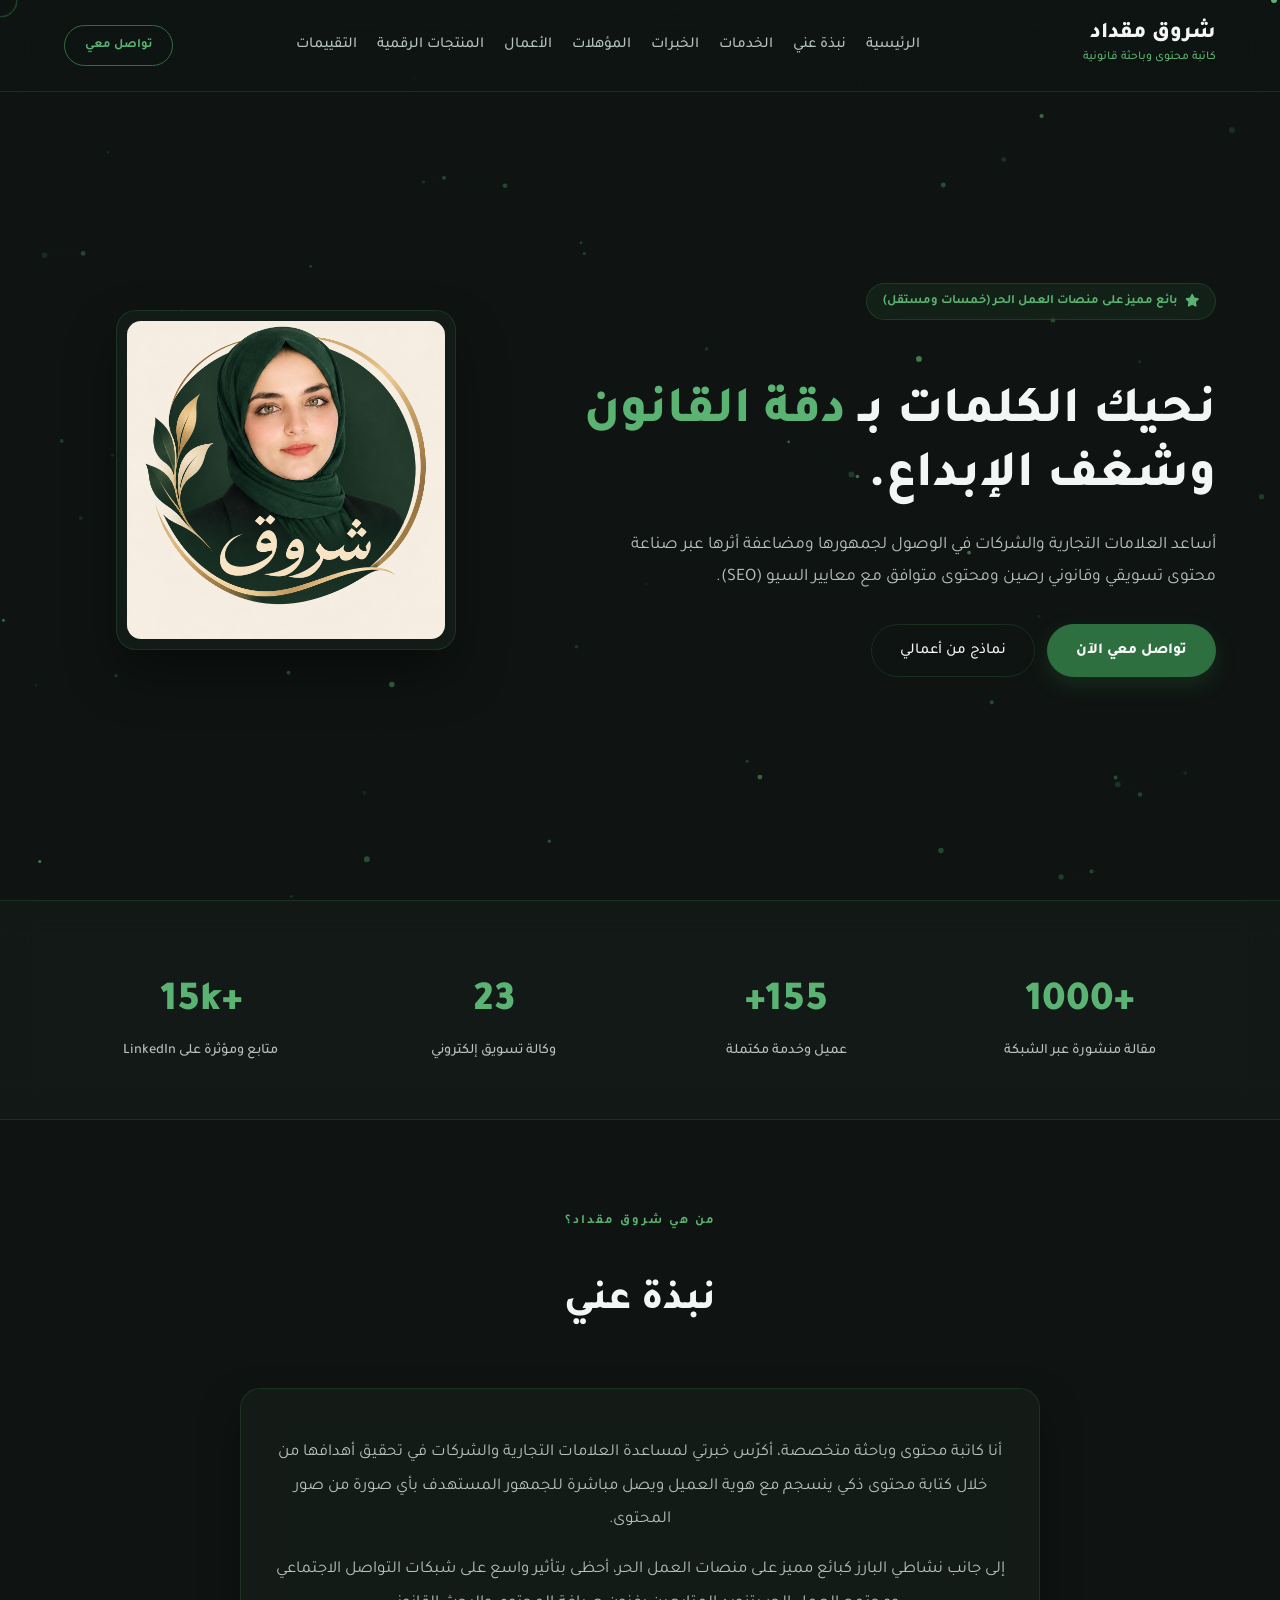
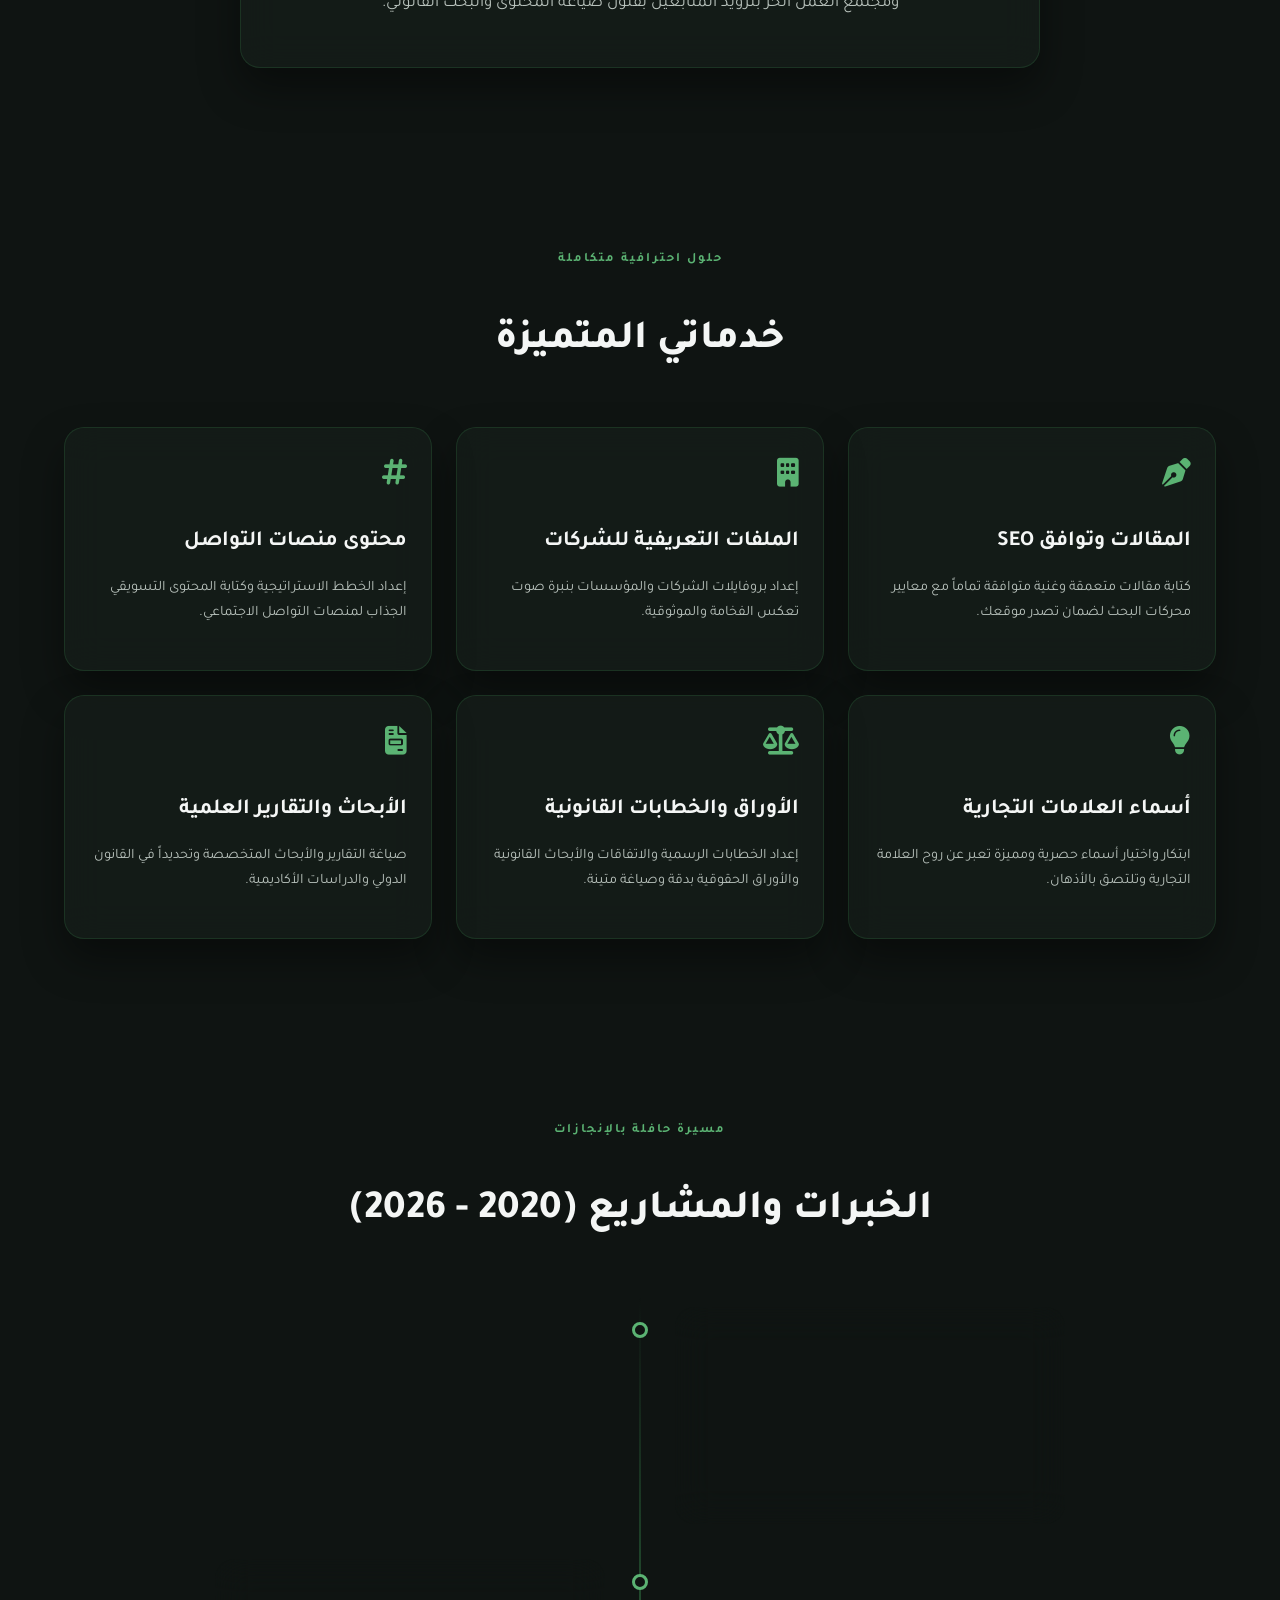
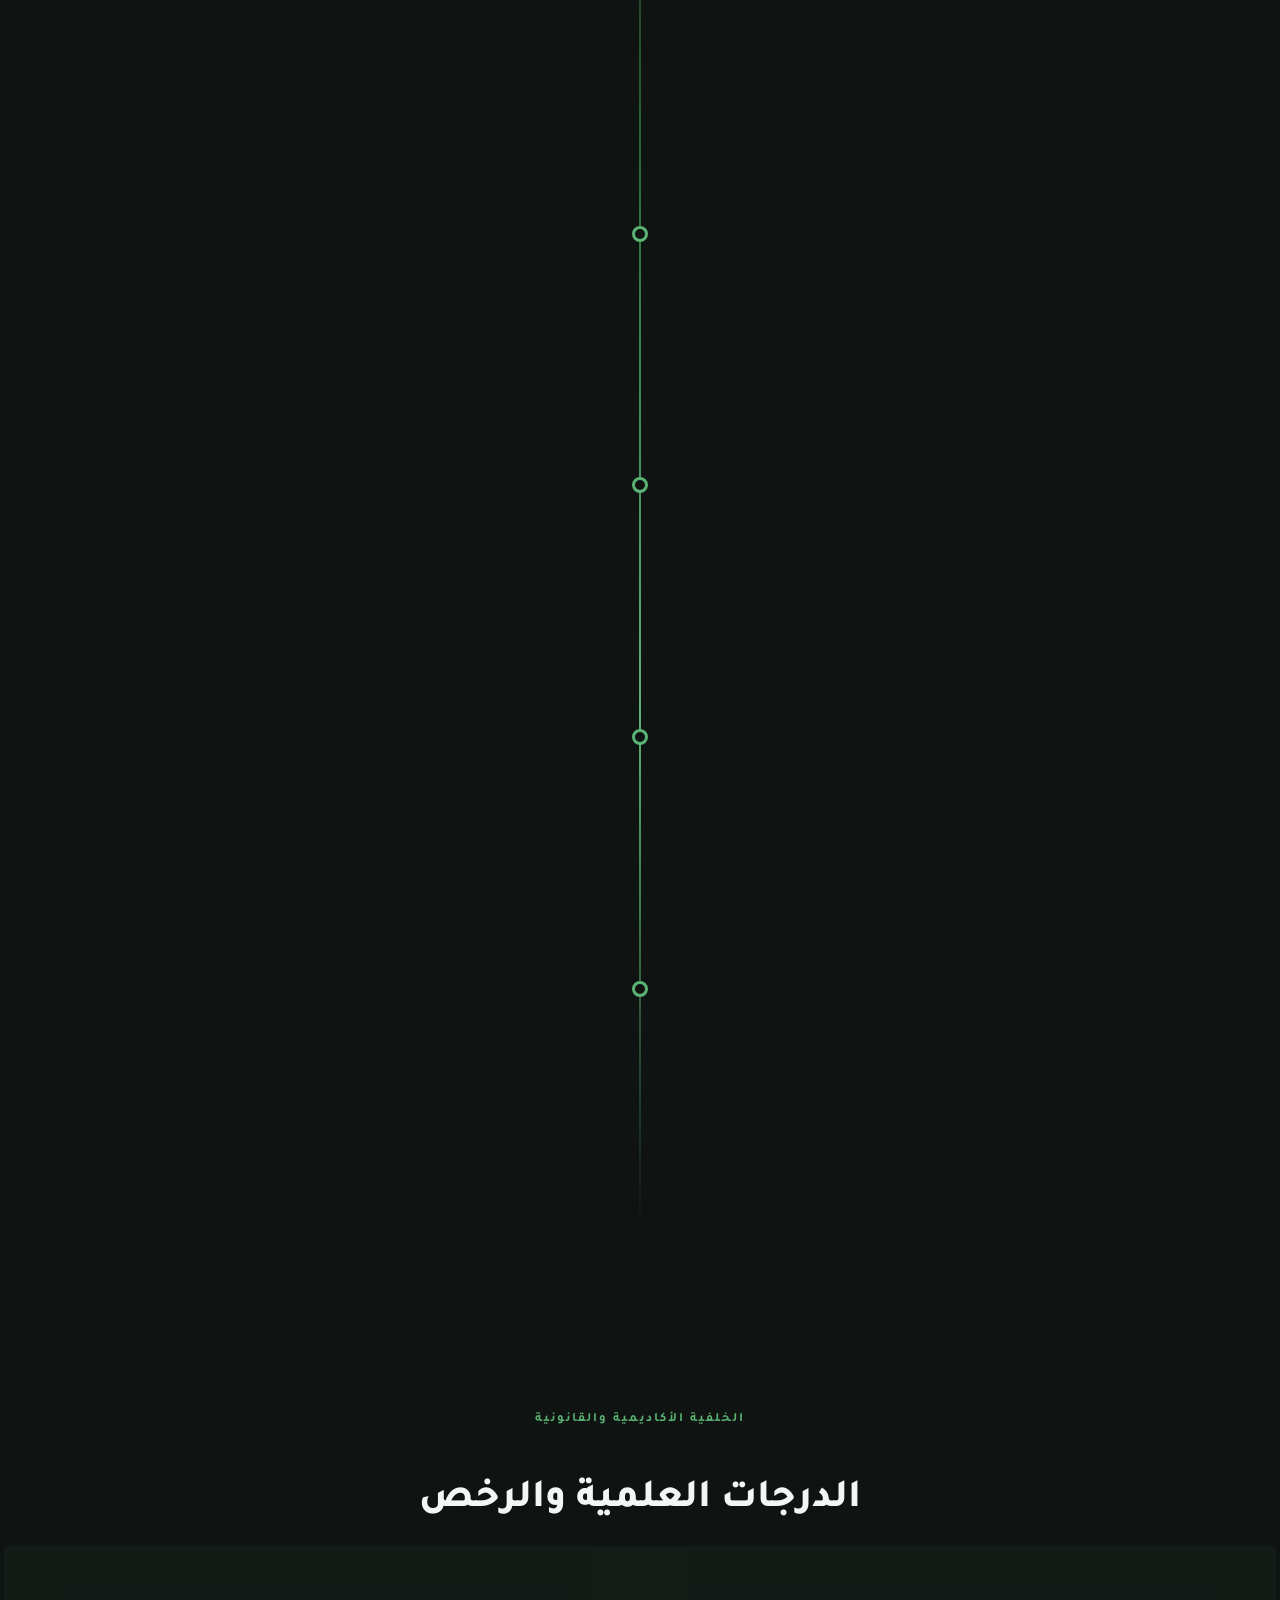
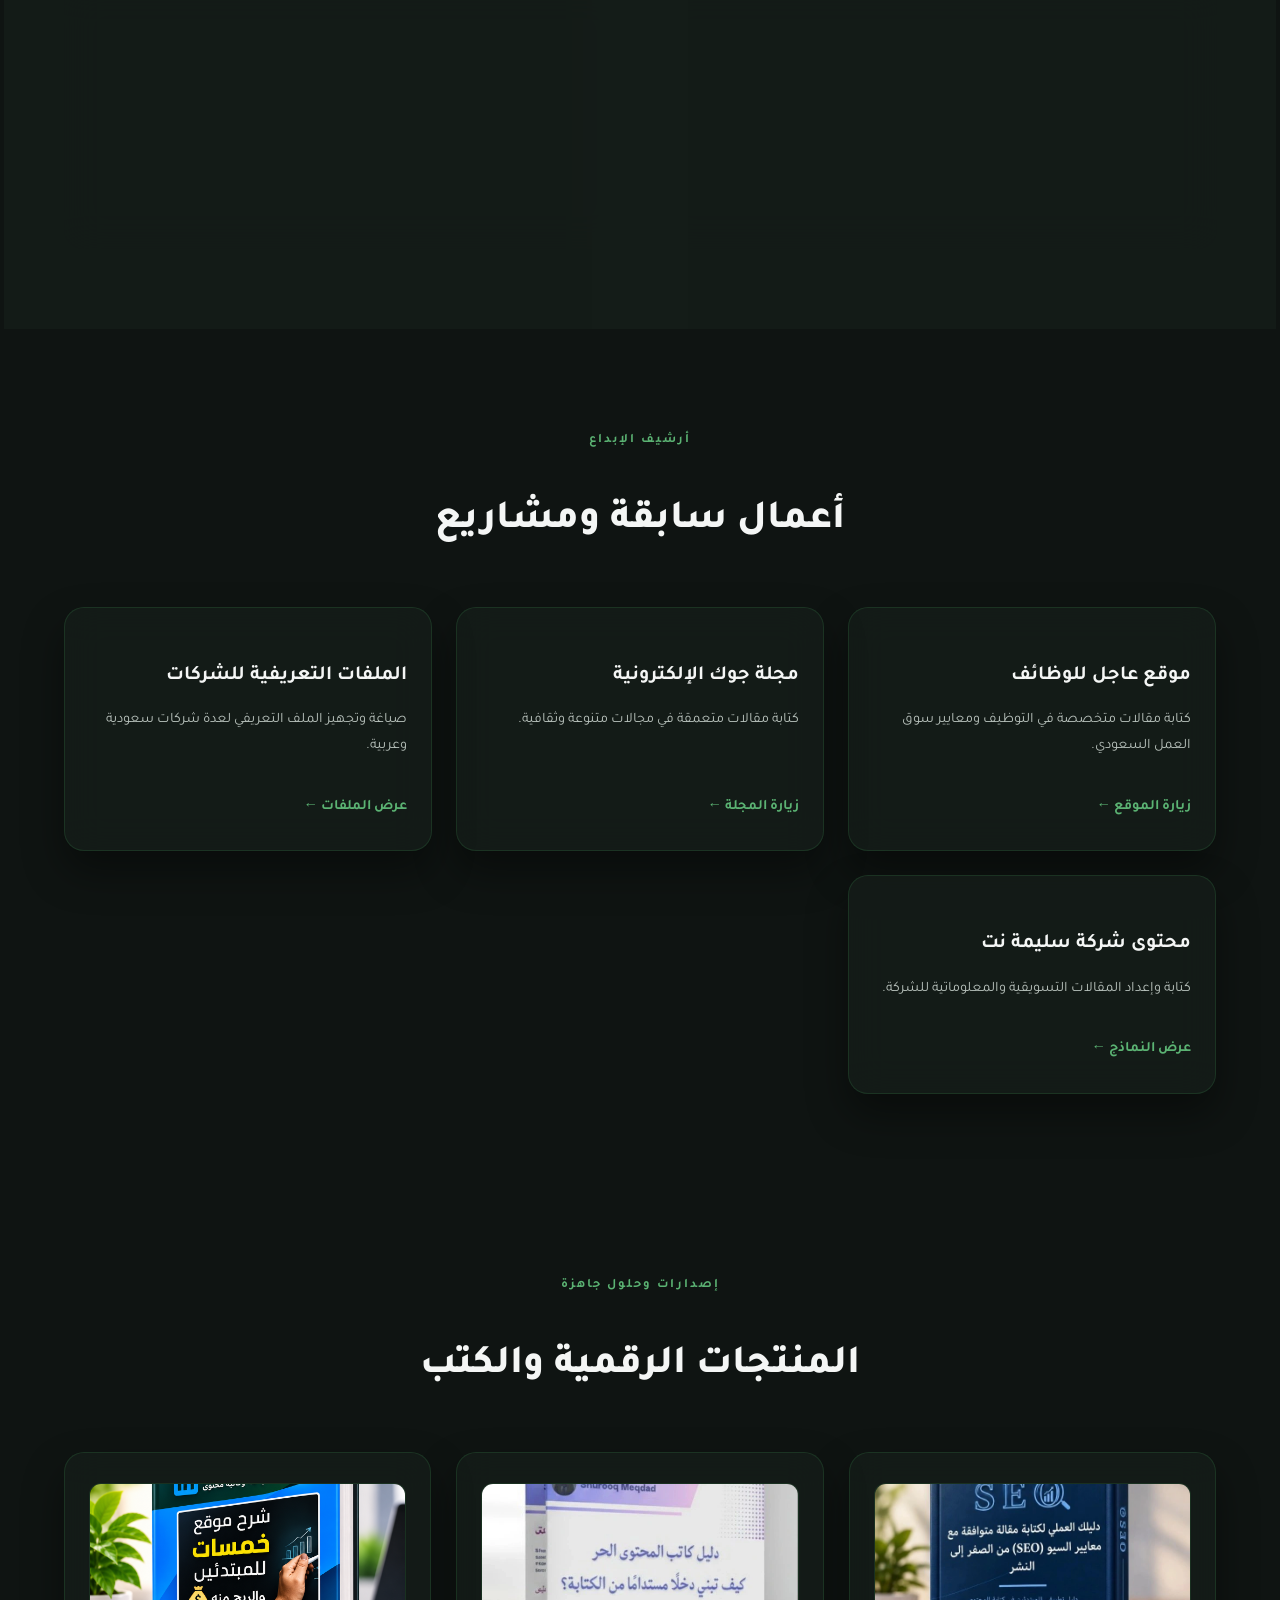
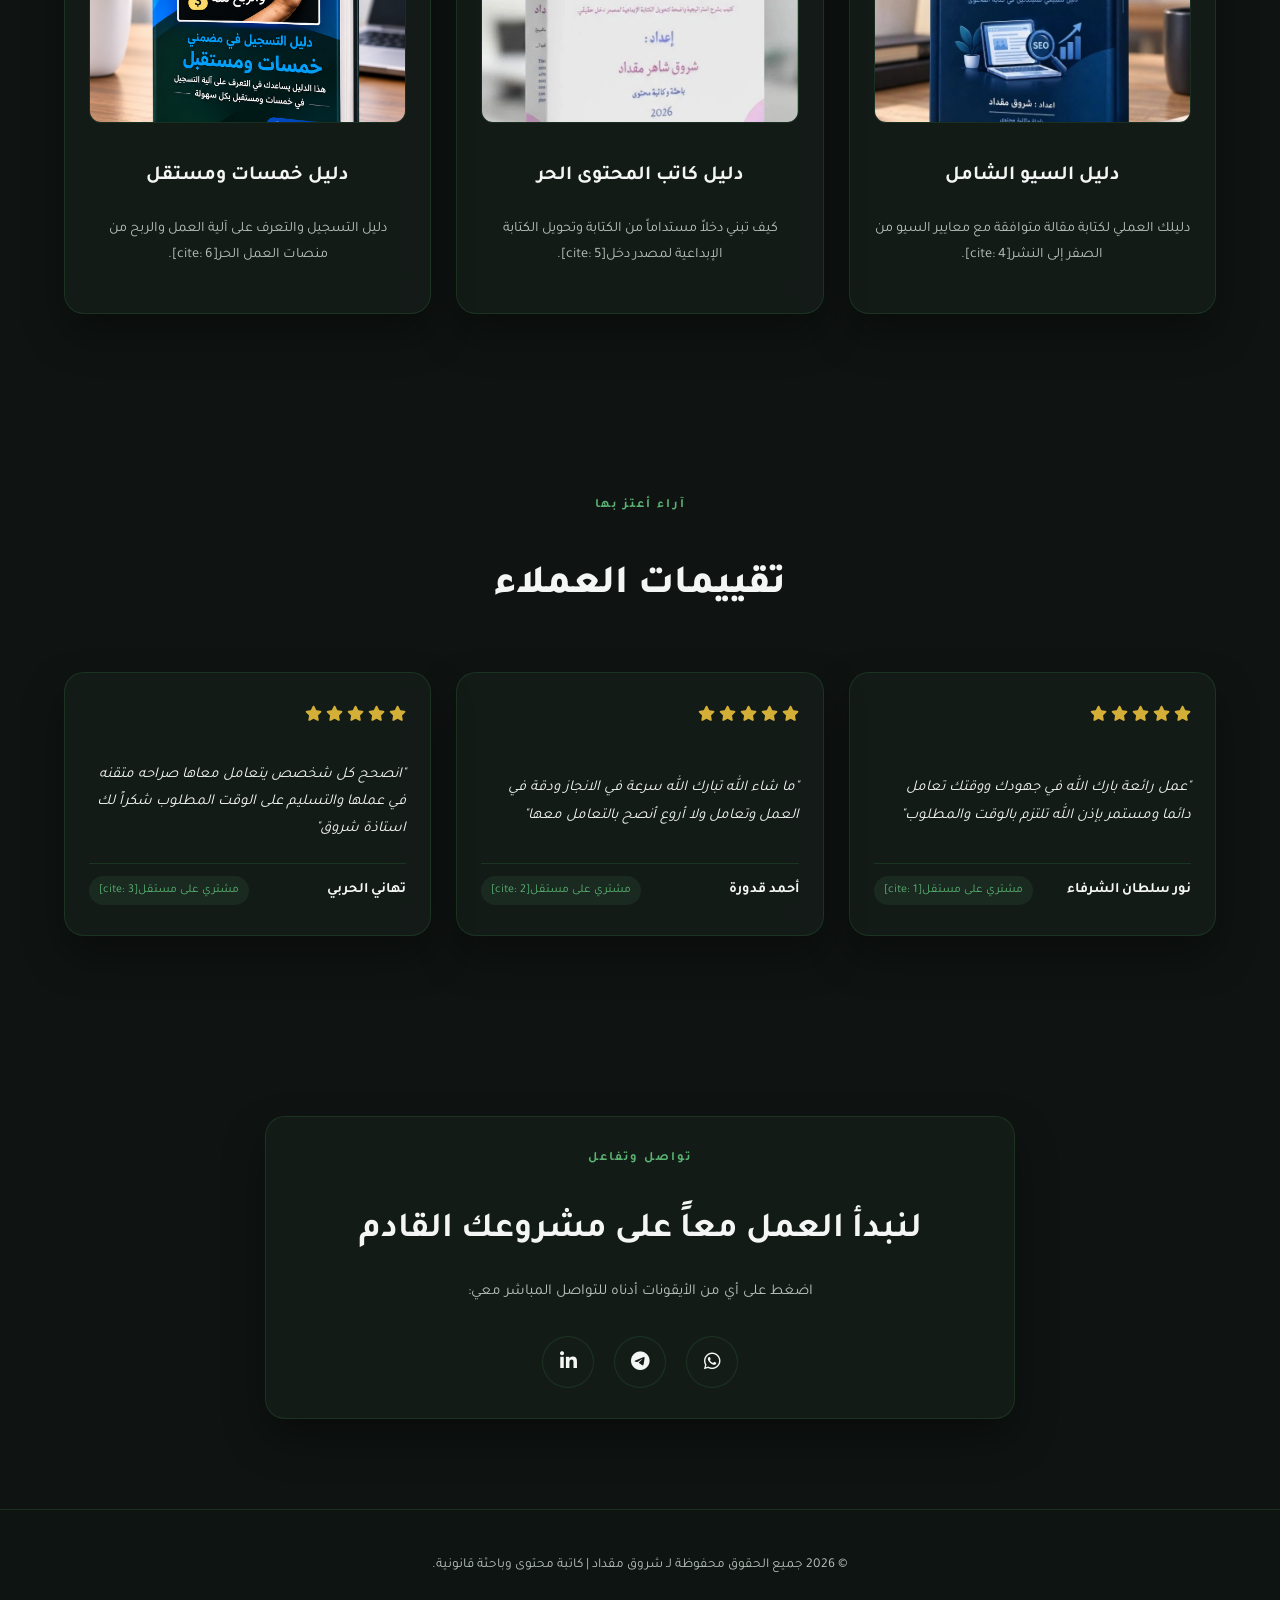
==== commit c1b83ded: "Update index.html" ====
--- a/index.html
+++ b/index.html
@@ -1,383 +1,383 @@
-<!DOCTYPE html>
-<html lang="ar" dir="rtl">
-<head>
-    <meta charset="UTF-8">
-    <meta name="viewport" content="width=device-width, initial-scale=1.0, maximum-scale=1.0, user-scalable=no">
-    <title>شروق مقداد | كاتبة محتوى وباحثة قانونية</title>
-    
-    <!-- أيقونة المتصفح -->
-    <link rel="icon" type="image/png" href="sh.png">
-
-    <!-- خط تجوال العصري الفاخر (Tajawal) -->
-    <link rel="preconnect" href="https://fonts.googleapis.com">
-    <link rel="preconnect" href="https://fonts.gstatic.com" crossorigin>
-    <link href="https://fonts.googleapis.com/css2?family=Tajawal:wght@300;400;500;700;800;900&display=swap" rel="stylesheet">
-    
-    <!-- أيقونات FontAwesome -->
-    <link rel="stylesheet" href="https://cdnjs.cloudflare.com/ajax/libs/font-awesome/6.5.1/css/all.min.css">
-    <link rel="stylesheet" href="style.css">
-</head>
-<body>
-
-    <!-- خلفية شبكة الجسيمات التفاعلية -->
-    <canvas id="bg-canvas"></canvas>
-
-    <!-- مؤشر ماوس مخصص -->
-    <div class="custom-cursor"></div>
-    <div class="cursor-dot"></div>
-
-    <!-- القائمة العلوية -->
-    <header>
-        <div class="logo-box">
-            <span class="logo-name">شروق مقداد</span>
-            <span class="logo-sub">كاتبة محتوى وباحثة قانونية</span>
-        </div>
-        <button class="mobile-toggle" onclick="toggleMenu()">☰</button>
-        <ul class="nav-menu" id="navMenu">
-            <li><a href="#hero" onclick="toggleMenu()">الرئيسية</a></li>
-            <li><a href="#about" onclick="toggleMenu()">نبذة عني</a></li>
-            <li><a href="#services" onclick="toggleMenu()">الخدمات</a></li>
-            <li><a href="#experience" onclick="toggleMenu()">الخبرات</a></li>
-            <li><a href="#degrees" onclick="toggleMenu()">المؤهلات</a></li>
-            <li><a href="#portfolio" onclick="toggleMenu()">الأعمال</a></li>
-            <li><a href="#products" onclick="toggleMenu()">المنتجات الرقمية</a></li>
-            <li><a href="#testimonials" onclick="toggleMenu()">التقييمات</a></li>
-        </ul>
-        <a href="#contact" class="btn-header hover-trigger">تواصل معي</a>
-    </header>
-
-    <!-- القسم الرئيسي -->
-    <section id="hero" class="hero">
-        <div class="hero-grid">
-            <div>
-                <div class="badge-seller hover-trigger">
-                    <i class="fa-solid fa-star"></i> بائع مميز على منصات العمل الحر (خمسات ومستقل)
-                </div>
-                <h1 class="hero-title">نحيك الكلمات بـ <span>دقة القانون</span> وشغف الإبداع.</h1>
-                <p class="hero-desc">أساعد العلامات التجارية والشركات في الوصول لجمهورها ومضاعفة أثرها عبر صناعة محتوى تسويقي وقانوني رصين ومحتوى متوافق مع معايير السيو (SEO).</p>
-                <div class="hero-btns">
-                    <a href="#contact" class="btn-main hover-trigger">تواصل معي الآن</a>
-                    <a href="#portfolio" class="btn-outline hover-trigger">نماذج من أعمالي</a>
-                </div>
-            </div>
-
-            <!-- حاوية الصورة الشخصية مع تأثير الإمالة ثلاثي الأبعاد -->
-            <div id="tilt-profile" class="profile-img-container hover-trigger">
-                <img src="sh.png" alt="شروق مقداد" class="profile-img">
-            </div>
-        </div>
-    </section>
-
-    <!-- شريط الأرقام الإحصائية -->
-    <section class="stats-section">
-        <div class="stat-box hover-trigger">
-            <h3>+1000</h3>
-            <p>مقالة منشورة عبر الشبكة</p>
-        </div>
-        <div class="stat-box hover-trigger">
-            <h3>155+</h3>
-            <p>عميل وخدمة مكتملة</p>
-        </div>
-        <div class="stat-box hover-trigger">
-            <h3>23</h3>
-            <p>وكالة تسويق إلكتروني</p>
-        </div>
-        <div class="stat-box hover-trigger">
-            <h3>+15k</h3>
-            <p>متابع ومؤثرة على LinkedIn</p>
-        </div>
-    </section>
-
-    <!-- نبذة عني -->
-    <section id="about" class="section-padding">
-        <div class="section-title-wrap">
-            <span class="sub-title">من هي شروق مقداد؟</span>
-            <h2 class="main-title">نبذة عني</h2>
-        </div>
-        <div class="glass-card hover-trigger" style="max-width: 800px; margin: 0 auto; text-align: center; color: var(--text-subtle); font-size: 1.05rem; line-height: 2;">
-            <p>أنا كاتبة محتوى وباحثة متخصصة، أكرّس خبرتي لمساعدة العلامات التجارية والشركات في تحقيق أهدافها من خلال كتابة محتوى ذكي ينسجم مع هوية العميل ويصل مباشرة للجمهور المستهدف بأي صورة من صور المحتوى.</p>
-            <p style="margin-top: 15px;">إلى جانب نشاطي البارز كبائع مميز على منصات العمل الحر، أحظى بتأثير واسع على شبكات التواصل الاجتماعي ومجتمع العمل الحر بتزويد المتابعين بفنون صياغة المحتوى والبحث القانوني.</p>
-        </div>
-    </section>
-
-    <!-- قسم الخدمات -->
-    <section id="services" class="section-padding">
-        <div class="section-title-wrap">
-            <span class="sub-title">حلول احترافية متكاملة</span>
-            <h2 class="main-title">خدماتي المتميزة</h2>
-        </div>
-        <div class="services-grid">
-            <div class="glass-card service-card hover-trigger">
-                <i class="fa-solid fa-pen-nib service-icon"></i>
-                <h3>المقالات وتوافق SEO</h3>
-                <p>كتابة مقالات متعمقة وغنية متوافقة تماماً مع معايير محركات البحث لضمان تصدر موقعك.</p>
-            </div>
-            <div class="glass-card service-card hover-trigger">
-                <i class="fa-solid fa-building service-icon"></i>
-                <h3>الملفات التعريفية للشركات</h3>
-                <p>إعداد بروفايلات الشركات والمؤسسات بنبرة صوت تعكس الفخامة والموثوقية.</p>
-            </div>
-            <div class="glass-card service-card hover-trigger">
-                <i class="fa-solid fa-hashtag service-icon"></i>
-                <h3>محتوى منصات التواصل</h3>
-                <p>إعداد الخطط الاستراتيجية وكتابة المحتوى التسويقي الجذاب لمنصات التواصل الاجتماعي.</p>
-            </div>
-            <div class="glass-card service-card hover-trigger">
-                <i class="fa-solid fa-lightbulb service-icon"></i>
-                <h3>أسماء العلامات التجارية</h3>
-                <p>ابتكار واختيار أسماء حصرية ومميزة تعبر عن روح العلامة التجارية وتلتصق بالأذهان.</p>
-            </div>
-            <div class="glass-card service-card hover-trigger">
-                <i class="fa-solid fa-scale-balanced service-icon"></i>
-                <h3>الأوراق والخطابات القانونية</h3>
-                <p>إعداد الخطابات الرسمية والاتفاقات والأبحاث القانونية والأوراق الحقوقية بدقة وصياغة متينة.</p>
-            </div>
-            <div class="glass-card service-card hover-trigger">
-                <i class="fa-solid fa-file-invoice service-icon"></i>
-                <h3>الأبحاث والتقارير العلمية</h3>
-                <p>صياغة التقارير والأبحاث المتخصصة وتحديداً في القانون الدولي والدراسات الأكاديمية.</p>
-            </div>
-        </div>
-    </section>
-
-    <!-- الخبرات والمشاريع -->
-    <section id="experience" class="section-padding">
-        <div class="section-title-wrap">
-            <span class="sub-title">مسيرة حافلة بالإنجازات</span>
-            <h2 class="main-title">الخبرات والمشاريع (2020 - 2026)</h2>
-        </div>
-        <div class="timeline">
-            <div class="timeline-item">
-                <div class="timeline-dot"></div>
-                <div class="glass-card hover-trigger">
-                    <span class="timeline-year">2026م</span>
-                    <h4 style="font-size: 1.15rem;">موقع عاجل للوظائف في السعودية</h4>
-                    <p style="font-size: 0.9rem; color: var(--text-subtle);">كاتبة محتوى ومتخصصة مقالات توظيف وتوجيه مهني.</p>
-                </div>
-            </div>
-            <div class="timeline-item">
-                <div class="timeline-dot"></div>
-                <div class="glass-card hover-trigger">
-                    <span class="timeline-year">2025م - 2022م</span>
-                    <h4 style="font-size: 1.15rem;">شركة DT1 للتسويق الإلكتروني</h4>
-                    <p style="font-size: 0.9rem; color: var(--text-subtle);">كاتبة محتوى ومساعد إداري.</p>
-                </div>
-            </div>
-            <div class="timeline-item">
-                <div class="timeline-dot"></div>
-                <div class="glass-card hover-trigger">
-                    <span class="timeline-year">2024م</span>
-                    <h4 style="font-size: 1.15rem;">شركة Uni Scope</h4>
-                    <p style="font-size: 0.9rem; color: var(--text-subtle);">كاتبة محتوى وصانعة استراتيجيات نصوص.</p>
-                </div>
-            </div>
-            <div class="timeline-item">
-                <div class="timeline-dot"></div>
-                <div class="glass-card hover-trigger">
-                    <span class="timeline-year">2023م</span>
-                    <h4 style="font-size: 1.15rem;">منصة Noon</h4>
-                    <p style="font-size: 0.9rem; color: var(--text-subtle);">كتابة المحتوى التسويقي والإعلاني.</p>
-                </div>
-            </div>
-            <div class="timeline-item">
-                <div class="timeline-dot"></div>
-                <div class="glass-card hover-trigger">
-                    <span class="timeline-year">2022م</span>
-                    <h4 style="font-size: 1.15rem;">مواقع "الرابح" و "كويتيون في أمريكا"</h4>
-                    <p style="font-size: 0.9rem; color: var(--text-subtle);">كتابة محتوى تقني وتثقيفي متنوع.</p>
-                </div>
-            </div>
-            <div class="timeline-item">
-                <div class="timeline-dot"></div>
-                <div class="glass-card hover-trigger">
-                    <span class="timeline-year">2021م - 2020م</span>
-                    <h4 style="font-size: 1.15rem;">Sky Marketing & أدفكيس</h4>
-                    <p style="font-size: 0.9rem; color: var(--text-subtle);">كاتبة محتوى إعلاني وتجاري.</p>
-                </div>
-            </div>
-        </div>
-    </section>
-
-    <!-- المؤهلات العلمية -->
-    <section id="degrees" class="section-padding">
-        <div class="section-title-wrap">
-            <span class="sub-title">الخلفية الأكاديمية والقانونية</span>
-            <h2 class="main-title">الدرجات العلمية والرخص</h2>
-        </div>
-        <div class="academic-grid">
-            <div class="glass-card hover-trigger">
-                <span class="grade-badge">تقدير ممتاز / جيد جداً</span>
-                <h3 style="font-size: 1.4rem; margin-bottom: 8px;">ليسانس حقوق (تخصص قانون)</h3>
-                <p style="color: var(--accent-gold); font-size: 0.85rem; margin-bottom: 12px; font-weight: 700;">جامعة الأزهر بغزة (2012 – 2017)</p>
-                <p style="color: var(--text-subtle); font-size: 0.9rem;">حاصلة على رخصة مزاولة مهنة المحاماة بشقيها النظامي والشرعي.</p>
-            </div>
-            <div class="glass-card hover-trigger">
-                <span class="grade-badge">تقدير جيد جداً</span>
-                <h3 style="font-size: 1.4rem; margin-bottom: 8px;">دبلوم الدراسات الفلسطينية</h3>
-                <p style="color: var(--accent-gold); font-size: 0.85rem; margin-bottom: 12px; font-weight: 700;">أكاديمية دراسات اللاجئين - لندن (2020 – 2022)</p>
-                <p style="color: var(--text-subtle); font-size: 0.9rem;">إعداد الدراسات والأبحاث والتقارير العلمية وتحديداً في القانون الدولي.</p>
-            </div>
-        </div>
-    </section>
-
-    <!-- معرض الأعمال -->
-    <section id="portfolio" class="section-padding">
-        <div class="section-title-wrap">
-            <span class="sub-title">أرشيف الإبداع</span>
-            <h2 class="main-title">أعمال سابقة ومشاريع</h2>
-        </div>
-        <div class="portfolio-grid">
-            <div class="glass-card portfolio-card hover-trigger">
-                <div>
-                    <h3 style="margin-bottom: 8px; font-size: 1.25rem;">موقع عاجل للوظائف</h3>
-                    <p style="color: var(--text-subtle); font-size: 0.9rem;">كتابة مقالات متخصصة في التوظيف ومعايير سوق العمل السعودي.</p>
-                </div>
-                <a href="https://ajeljobs.news/%d8%b1%d9%88%d8%a7%d8%aa%d8%a8-%d8%b4%d8%b1%d9%83%d8%a9-%d8%a7%ل8%ad%d9%84%d9%88%d9%84-%d8%a7%d9%84%d9%85%d9%85%d8%aa%d8%a7%d8%b2%d8%a9-2026-%d9%85%d8%a7-%d9%8a%d9%83%d8%b3%d8%a8%d9%87-%d9%85/" target="_blank" class="btn-link">زيارة الموقع ←</a>
-            </div>
-            <div class="glass-card portfolio-card hover-trigger">
-                <div>
-                    <h3 style="margin-bottom: 8px; font-size: 1.25rem;">مجلة جوك الإلكترونية</h3>
-                    <p style="color: var(--text-subtle); font-size: 0.9rem;">كتابة مقالات متعمقة في مجالات متنوعة وثقافية.</p>
-                </div>
-                <a href="https://jawak.com/author/Shurooq1994" target="_blank" class="btn-link">زيارة المجلة ←</a>
-            </div>
-            <div class="glass-card portfolio-card hover-trigger">
-                <div>
-                    <h3 style="margin-bottom: 8px; font-size: 1.25rem;">الملفات التعريفية للشركات</h3>
-                    <p style="color: var(--text-subtle); font-size: 0.9rem;">صياغة وتجهيز الملف التعريفي لعدة شركات سعودية وعربية.</p>
-                </div>
-                <a href="https://drive.google.com/drive/folders/1swA7KIGaw85VtNnSK-qZk6xtPCh2nVKs" target="_blank" class="btn-link">عرض الملفات ←</a>
-            </div>
-            <div class="glass-card portfolio-card hover-trigger">
-                <div>
-                    <h3 style="margin-bottom: 8px; font-size: 1.25rem;">محتوى شركة سليمة نت</h3>
-                    <p style="color: var(--text-subtle); font-size: 0.9rem;">كتابة وإعداد المقالات التسويقية والمعلوماتية للشركة.</p>
-                </div>
-                <a href="https://drive.google.com/drive/folders/1JD-DULtdR2UjICR04iu9DBETuWujAdSG" target="_blank" class="btn-link">عرض النماذج ←</a>
-            </div>
-        </div>
-    </section>
-
-    <!-- بند المنتجات الرقمية (الكتب الإلكترونية x, y, z) -->
-    <section id="products" class="section-padding">
-        <div class="section-title-wrap">
-            <span class="sub-title">إصدارات وحلول جاهزة</span>
-            <h2 class="main-title">المنتجات الرقمية والكتب</h2>
-        </div>
-        <div class="products-grid">
-            <div class="glass-card product-card hover-trigger">
-                <div class="product-img-box">
-                    <img src="x.png" alt="دليل السيو" class="media-img">
-                </div>
-                <h3>دليل السيو الشامل</h3>
-                <p style="color: var(--text-subtle); font-size: 0.9rem;">دليلك العملي لكتابة مقالة متوافقة مع معايير السيو من الصفر إلى النشر[cite: 4].</p>
-            </div>
-            <div class="glass-card product-card hover-trigger">
-                <div class="product-img-box">
-                    <img src="y.png" alt="دليل كاتب المحتوى الحر" class="media-img">
-                </div>
-                <h3>دليل كاتب المحتوى الحر</h3>
-                <p style="color: var(--text-subtle); font-size: 0.9rem;">كيف تبني دخلاً مستداماً من الكتابة وتحويل الكتابة الإبداعية لمصدر دخل[cite: 5].</p>
-            </div>
-            <div class="glass-card product-card hover-trigger">
-                <div class="product-img-box">
-                    <img src="z.png" alt="شرح موقع خمسات ومستقل" class="media-img">
-                </div>
-                <h3>دليل خمسات ومستقل</h3>
-                <p style="color: var(--text-subtle); font-size: 0.9rem;">دليل التسجيل والتعرف على آلية العمل والربح من منصات العمل الحر[cite: 6].</p>
-            </div>
-        </div>
-    </section>
-
-    <!-- بند تقييمات العملاء (مستخلص من صور مستقل: نور، أحمد، تهاني) -->
-    <section id="testimonials" class="section-padding">
-        <div class="section-title-wrap">
-            <span class="sub-title">آراء أعتز بها</span>
-            <h2 class="main-title">تقييمات العملاء</h2>
-        </div>
-        <div class="testimonials-grid">
-            <!-- التقييم الأول -->
-            <div class="glass-card testimonial-card hover-trigger">
-                <div class="stars-wrap">
-                    <i class="fa-solid fa-star"></i>
-                    <i class="fa-solid fa-star"></i>
-                    <i class="fa-solid fa-star"></i>
-                    <i class="fa-solid fa-star"></i>
-                    <i class="fa-solid fa-star"></i>
-                </div>
-                <p class="testimonial-text">"عمل رائعة بارك الله في جهودك ووقتك تعامل دائما ومستمر بإذن الله تلتزم بالوقت والمطلوب"</p>
-                <div class="client-info">
-                    <span class="client-name">نور سلطان الشرفاء</span>
-                    <span class="client-platform">مشتري على مستقل[cite: 1]</span>
-                </div>
-            </div>
-
-            <!-- التقييم الثاني -->
-            <div class="glass-card testimonial-card hover-trigger">
-                <div class="stars-wrap">
-                    <i class="fa-solid fa-star"></i>
-                    <i class="fa-solid fa-star"></i>
-                    <i class="fa-solid fa-star"></i>
-                    <i class="fa-solid fa-star"></i>
-                    <i class="fa-solid fa-star"></i>
-                </div>
-                <p class="testimonial-text">"ما شاء الله تبارك الله سرعة في الانجاز ودقة في العمل وتعامل ولا أروع أنصح بالتعامل معها"</p>
-                <div class="client-info">
-                    <span class="client-name">أحمد قدورة</span>
-                    <span class="client-platform">مشتري على مستقل[cite: 2]</span>
-                </div>
-            </div>
-
-            <!-- التقييم الثالث -->
-            <div class="glass-card testimonial-card hover-trigger">
-                <div class="stars-wrap">
-                    <i class="fa-solid fa-star"></i>
-                    <i class="fa-solid fa-star"></i>
-                    <i class="fa-solid fa-star"></i>
-                    <i class="fa-solid fa-star"></i>
-                    <i class="fa-solid fa-star"></i>
-                </div>
-                <p class="testimonial-text">"انصحح كل شخصص يتعامل معاها صراحه متقنه في عملها والتسليم على الوقت المطلوب شكراً لك استاذة شروق"</p>
-                <div class="client-info">
-                    <span class="client-name">تهاني الحربي</span>
-                    <span class="client-platform">مشتري على مستقل[cite: 3]</span>
-                </div>
-            </div>
-        </div>
-    </section>
-
-    <!-- التواصل -->
-    <section id="contact" class="section-padding">
-        <div class="glass-card contact-box hover-trigger">
-            <span class="sub-title">تواصل وتفاعل</span>
-            <h2 style="font-size: 2.2rem; margin-bottom: 12px;">لنبدأ العمل معاً على مشروعك القادم</h2>
-            <p style="color: var(--text-subtle); font-size: 0.95rem;">اضغط على أي من الأيقونات أدناه للتواصل المباشر معي:</p>
-            
-            <div class="social-icons-wrapper">
-                <a href="https://wa.me/972597305187" target="_blank" class="icon-card whatsapp hover-trigger" title="مراسلة واتساب">
-                    <i class="fa-brands fa-whatsapp"></i>
-                    <span class="icon-tooltip">00972597305187</span>
-                </a>
-
-                <a href="https://telegram.me/Shurooq_1994" target="_blank" class="icon-card telegram hover-trigger" title="مراسلة تليجرام">
-                    <i class="fa-brands fa-telegram"></i>
-                    <span class="icon-tooltip">Shurooq_1994</span>
-                </a>
-
-                <a href="https://lnkd.in/p/dBNiQ6pC" target="_blank" class="icon-card linkedin hover-trigger" title="حساب LinkedIn">
-                    <i class="fa-brands fa-linkedin-in"></i>
-                    <span class="icon-tooltip">LinkedIn</span>
-                </a>
-            </div>
-        </div>
-    </section>
-
-    <!-- التذييل -->
-    <footer>
-        <p>© 2026 جميع الحقوق محفوظة لـ شروق مقداد | كاتبة محتوى وباحثة قانونية.</p>
-    </footer>
-
-    <!-- جافا سكريبت للتأثيرات والحركة -->
-    <script src="js.js" defer></script>
-</body>
-</html>+<!DOCTYPE html>
+<html lang="ar" dir="rtl">
+<head>
+    <meta charset="UTF-8">
+    <meta name="viewport" content="width=device-width, initial-scale=1.0, maximum-scale=1.0, user-scalable=no">
+    <title>شروق مقداد | كاتبة محتوى وباحثة قانونية</title>
+    
+    <!-- أيقونة المتصفح -->
+    <link rel="icon" type="image/png" href="sh.png">
+
+    <!-- خط تجوال العصري الفاخر (Tajawal) -->
+    <link rel="preconnect" href="https://fonts.googleapis.com">
+    <link rel="preconnect" href="https://fonts.gstatic.com" crossorigin>
+    <link href="https://fonts.googleapis.com/css2?family=Tajawal:wght@300;400;500;700;800;900&display=swap" rel="stylesheet">
+    
+    <!-- أيقونات FontAwesome -->
+    <link rel="stylesheet" href="https://cdnjs.cloudflare.com/ajax/libs/font-awesome/6.5.1/css/all.min.css">
+    <link rel="stylesheet" href="style.css">
+</head>
+<body>
+
+    <!-- خلفية شبكة الجسيمات التفاعلية -->
+    <canvas id="bg-canvas"></canvas>
+
+    <!-- مؤشر ماوس مخصص -->
+    <div class="custom-cursor"></div>
+    <div class="cursor-dot"></div>
+
+    <!-- القائمة العلوية -->
+    <header>
+        <div class="logo-box">
+            <span class="logo-name">شروق مقداد</span>
+            <span class="logo-sub">كاتبة محتوى وباحثة قانونية</span>
+        </div>
+        <button class="mobile-toggle" onclick="toggleMenu()">☰</button>
+        <ul class="nav-menu" id="navMenu">
+            <li><a href="#hero" onclick="toggleMenu()">الرئيسية</a></li>
+            <li><a href="#about" onclick="toggleMenu()">نبذة عني</a></li>
+            <li><a href="#services" onclick="toggleMenu()">الخدمات</a></li>
+            <li><a href="#experience" onclick="toggleMenu()">الخبرات</a></li>
+            <li><a href="#degrees" onclick="toggleMenu()">المؤهلات</a></li>
+            <li><a href="#portfolio" onclick="toggleMenu()">الأعمال</a></li>
+            <li><a href="#products" onclick="toggleMenu()">المنتجات الرقمية</a></li>
+            <li><a href="#testimonials" onclick="toggleMenu()">التقييمات</a></li>
+        </ul>
+        <a href="#contact" class="btn-header hover-trigger">تواصل معي</a>
+    </header>
+
+    <!-- القسم الرئيسي -->
+    <section id="hero" class="hero">
+        <div class="hero-grid">
+            <div>
+                <div class="badge-seller hover-trigger">
+                    <i class="fa-solid fa-star"></i> بائع مميز على منصات العمل الحر (خمسات ومستقل)
+                </div>
+                <h1 class="hero-title">نحيك الكلمات بـ <span>دقة القانون</span> وشغف الإبداع.</h1>
+                <p class="hero-desc">أساعد العلامات التجارية والشركات في الوصول لجمهورها ومضاعفة أثرها عبر صناعة محتوى تسويقي وقانوني رصين ومحتوى متوافق مع معايير السيو (SEO).</p>
+                <div class="hero-btns">
+                    <a href="#contact" class="btn-main hover-trigger">تواصل معي الآن</a>
+                    <a href="#portfolio" class="btn-outline hover-trigger">نماذج من أعمالي</a>
+                </div>
+            </div>
+
+            <!-- حاوية الصورة الشخصية مع تأثير الإمالة ثلاثي الأبعاد -->
+            <div id="tilt-profile" class="profile-img-container hover-trigger">
+                <img src="sh.png" alt="شروق مقداد" class="profile-img">
+            </div>
+        </div>
+    </section>
+
+    <!-- شريط الأرقام الإحصائية -->
+    <section class="stats-section">
+        <div class="stat-box hover-trigger">
+            <h3>+1000</h3>
+            <p>مقالة منشورة عبر الشبكة</p>
+        </div>
+        <div class="stat-box hover-trigger">
+            <h3>155+</h3>
+            <p>عميل وخدمة مكتملة</p>
+        </div>
+        <div class="stat-box hover-trigger">
+            <h3>23</h3>
+            <p>وكالة تسويق إلكتروني</p>
+        </div>
+        <div class="stat-box hover-trigger">
+            <h3>+15k</h3>
+            <p>متابع ومؤثرة على LinkedIn</p>
+        </div>
+    </section>
+
+    <!-- نبذة عني -->
+    <section id="about" class="section-padding">
+        <div class="section-title-wrap">
+            <span class="sub-title">من هي شروق مقداد؟</span>
+            <h2 class="main-title">نبذة عني</h2>
+        </div>
+        <div class="glass-card hover-trigger" style="max-width: 800px; margin: 0 auto; text-align: center; color: var(--text-subtle); font-size: 1.05rem; line-height: 2;">
+            <p>أنا كاتبة محتوى وباحثة متخصصة، أكرّس خبرتي لمساعدة العلامات التجارية والشركات في تحقيق أهدافها من خلال كتابة محتوى ذكي ينسجم مع هوية العميل ويصل مباشرة للجمهور المستهدف بأي صورة من صور المحتوى.</p>
+            <p style="margin-top: 15px;">إلى جانب نشاطي البارز كبائع مميز على منصات العمل الحر، أحظى بتأثير واسع على شبكات التواصل الاجتماعي ومجتمع العمل الحر بتزويد المتابعين بفنون صياغة المحتوى والبحث القانوني.</p>
+        </div>
+    </section>
+
+    <!-- قسم الخدمات -->
+    <section id="services" class="section-padding">
+        <div class="section-title-wrap">
+            <span class="sub-title">حلول احترافية متكاملة</span>
+            <h2 class="main-title">خدماتي المتميزة</h2>
+        </div>
+        <div class="services-grid">
+            <div class="glass-card service-card hover-trigger">
+                <i class="fa-solid fa-pen-nib service-icon"></i>
+                <h3>المقالات وتوافق SEO</h3>
+                <p>كتابة مقالات متعمقة وغنية متوافقة تماماً مع معايير محركات البحث لضمان تصدر موقعك.</p>
+            </div>
+            <div class="glass-card service-card hover-trigger">
+                <i class="fa-solid fa-building service-icon"></i>
+                <h3>الملفات التعريفية للشركات</h3>
+                <p>إعداد بروفايلات الشركات والمؤسسات بنبرة صوت تعكس الفخامة والموثوقية.</p>
+            </div>
+            <div class="glass-card service-card hover-trigger">
+                <i class="fa-solid fa-hashtag service-icon"></i>
+                <h3>محتوى منصات التواصل</h3>
+                <p>إعداد الخطط الاستراتيجية وكتابة المحتوى التسويقي الجذاب لمنصات التواصل الاجتماعي.</p>
+            </div>
+            <div class="glass-card service-card hover-trigger">
+                <i class="fa-solid fa-lightbulb service-icon"></i>
+                <h3>أسماء العلامات التجارية</h3>
+                <p>ابتكار واختيار أسماء حصرية ومميزة تعبر عن روح العلامة التجارية وتلتصق بالأذهان.</p>
+            </div>
+            <div class="glass-card service-card hover-trigger">
+                <i class="fa-solid fa-scale-balanced service-icon"></i>
+                <h3>الأوراق والخطابات القانونية</h3>
+                <p>إعداد الخطابات الرسمية والاتفاقات والأبحاث القانونية والأوراق الحقوقية بدقة وصياغة متينة.</p>
+            </div>
+            <div class="glass-card service-card hover-trigger">
+                <i class="fa-solid fa-file-invoice service-icon"></i>
+                <h3>الأبحاث والتقارير العلمية</h3>
+                <p>صياغة التقارير والأبحاث المتخصصة وتحديداً في القانون الدولي والدراسات الأكاديمية.</p>
+            </div>
+        </div>
+    </section>
+
+    <!-- الخبرات والمشاريع -->
+    <section id="experience" class="section-padding">
+        <div class="section-title-wrap">
+            <span class="sub-title">مسيرة حافلة بالإنجازات</span>
+            <h2 class="main-title">الخبرات والمشاريع (2020 - 2026)</h2>
+        </div>
+        <div class="timeline">
+            <div class="timeline-item">
+                <div class="timeline-dot"></div>
+                <div class="glass-card hover-trigger">
+                    <span class="timeline-year">2026م</span>
+                    <h4 style="font-size: 1.15rem;">موقع عاجل للوظائف في السعودية</h4>
+                    <p style="font-size: 0.9rem; color: var(--text-subtle);">كاتبة محتوى ومتخصصة مقالات توظيف وتوجيه مهني.</p>
+                </div>
+            </div>
+            <div class="timeline-item">
+                <div class="timeline-dot"></div>
+                <div class="glass-card hover-trigger">
+                    <span class="timeline-year">2025م - 2022م</span>
+                    <h4 style="font-size: 1.15rem;">شركة DT1 للتسويق الإلكتروني</h4>
+                    <p style="font-size: 0.9rem; color: var(--text-subtle);">كاتبة محتوى ومساعد إداري.</p>
+                </div>
+            </div>
+            <div class="timeline-item">
+                <div class="timeline-dot"></div>
+                <div class="glass-card hover-trigger">
+                    <span class="timeline-year">2024م</span>
+                    <h4 style="font-size: 1.15rem;">شركة Uni Scope</h4>
+                    <p style="font-size: 0.9rem; color: var(--text-subtle);">كاتبة محتوى وصانعة استراتيجيات نصوص.</p>
+                </div>
+            </div>
+            <div class="timeline-item">
+                <div class="timeline-dot"></div>
+                <div class="glass-card hover-trigger">
+                    <span class="timeline-year">2023م</span>
+                    <h4 style="font-size: 1.15rem;">منصة Noon</h4>
+                    <p style="font-size: 0.9rem; color: var(--text-subtle);">كتابة المحتوى التسويقي والإعلاني.</p>
+                </div>
+            </div>
+            <div class="timeline-item">
+                <div class="timeline-dot"></div>
+                <div class="glass-card hover-trigger">
+                    <span class="timeline-year">2022م</span>
+                    <h4 style="font-size: 1.15rem;">مواقع "الرابح" و "كويتيون في أمريكا"</h4>
+                    <p style="font-size: 0.9rem; color: var(--text-subtle);">كتابة محتوى تقني وتثقيفي متنوع.</p>
+                </div>
+            </div>
+            <div class="timeline-item">
+                <div class="timeline-dot"></div>
+                <div class="glass-card hover-trigger">
+                    <span class="timeline-year">2021م - 2020م</span>
+                    <h4 style="font-size: 1.15rem;">Sky Marketing & أدفكيس</h4>
+                    <p style="font-size: 0.9rem; color: var(--text-subtle);">كاتبة محتوى إعلاني وتجاري.</p>
+                </div>
+            </div>
+        </div>
+    </section>
+
+    <!-- المؤهلات العلمية -->
+    <section id="degrees" class="section-padding">
+        <div class="section-title-wrap">
+            <span class="sub-title">الخلفية الأكاديمية والقانونية</span>
+            <h2 class="main-title">الدرجات العلمية والرخص</h2>
+        </div>
+        <div class="academic-grid">
+            <div class="glass-card hover-trigger">
+                <span class="grade-badge">تقدير ممتاز / جيد جداً</span>
+                <h3 style="font-size: 1.4rem; margin-bottom: 8px;">ليسانس حقوق (تخصص قانون)</h3>
+                <p style="color: var(--accent-gold); font-size: 0.85rem; margin-bottom: 12px; font-weight: 700;">جامعة الأزهر بغزة (2012 – 2017)</p>
+                <p style="color: var(--text-subtle); font-size: 0.9rem;">حاصلة على رخصة مزاولة مهنة المحاماة بشقيها النظامي والشرعي.</p>
+            </div>
+            <div class="glass-card hover-trigger">
+                <span class="grade-badge">تقدير جيد جداً</span>
+                <h3 style="font-size: 1.4rem; margin-bottom: 8px;">دبلوم الدراسات الفلسطينية</h3>
+                <p style="color: var(--accent-gold); font-size: 0.85rem; margin-bottom: 12px; font-weight: 700;">أكاديمية دراسات اللاجئين - لندن (2020 – 2022)</p>
+                <p style="color: var(--text-subtle); font-size: 0.9rem;">إعداد الدراسات والأبحاث والتقارير العلمية وتحديداً في القانون الدولي.</p>
+            </div>
+        </div>
+    </section>
+
+    <!-- معرض الأعمال -->
+    <section id="portfolio" class="section-padding">
+        <div class="section-title-wrap">
+            <span class="sub-title">أرشيف الإبداع</span>
+            <h2 class="main-title">أعمال سابقة ومشاريع</h2>
+        </div>
+        <div class="portfolio-grid">
+            <div class="glass-card portfolio-card hover-trigger">
+                <div>
+                    <h3 style="margin-bottom: 8px; font-size: 1.25rem;">موقع عاجل للوظائف</h3>
+                    <p style="color: var(--text-subtle); font-size: 0.9rem;">كتابة مقالات متخصصة في التوظيف ومعايير سوق العمل السعودي.</p>
+                </div>
+                <a href="https://ajeljobs.news/%d8%b1%d9%88%d8%a7%d8%aa%d8%a8-%d8%b4%d8%b1%d9%83%d8%a9-%d8%a7%ل8%ad%d9%84%d9%88%d9%84-%d8%a7%d9%84%d9%85%d9%85%d8%aa%d8%a7%d8%b2%d8%a9-2026-%d9%85%d8%a7-%d9%8a%d9%83%d8%b3%d8%a8%d9%87-%d9%85/" target="_blank" class="btn-link">زيارة الموقع ←</a>
+            </div>
+            <div class="glass-card portfolio-card hover-trigger">
+                <div>
+                    <h3 style="margin-bottom: 8px; font-size: 1.25rem;">مجلة جوك الإلكترونية</h3>
+                    <p style="color: var(--text-subtle); font-size: 0.9rem;">كتابة مقالات متعمقة في مجالات متنوعة وثقافية.</p>
+                </div>
+                <a href="https://jawak.com/author/Shurooq1994" target="_blank" class="btn-link">زيارة المجلة ←</a>
+            </div>
+            <div class="glass-card portfolio-card hover-trigger">
+                <div>
+                    <h3 style="margin-bottom: 8px; font-size: 1.25rem;">الملفات التعريفية للشركات</h3>
+                    <p style="color: var(--text-subtle); font-size: 0.9rem;">صياغة وتجهيز الملف التعريفي لعدة شركات سعودية وعربية.</p>
+                </div>
+                <a href="https://drive.google.com/drive/folders/1swA7KIGaw85VtNnSK-qZk6xtPCh2nVKs" target="_blank" class="btn-link">عرض الملفات ←</a>
+            </div>
+            <div class="glass-card portfolio-card hover-trigger">
+                <div>
+                    <h3 style="margin-bottom: 8px; font-size: 1.25rem;">محتوى شركة سليمة نت</h3>
+                    <p style="color: var(--text-subtle); font-size: 0.9rem;">كتابة وإعداد المقالات التسويقية والمعلوماتية للشركة.</p>
+                </div>
+                <a href="https://drive.google.com/drive/folders/1JD-DULtdR2UjICR04iu9DBETuWujAdSG" target="_blank" class="btn-link">عرض النماذج ←</a>
+            </div>
+        </div>
+    </section>
+
+    <!-- بند المنتجات الرقمية (الكتب الإلكترونية x, y, z) -->
+    <section id="products" class="section-padding">
+        <div class="section-title-wrap">
+            <span class="sub-title">إصدارات وحلول جاهزة</span>
+            <h2 class="main-title">المنتجات الرقمية والكتب</h2>
+        </div>
+        <div class="products-grid">
+            <div class="glass-card product-card hover-trigger">
+                <div class="product-img-box">
+                    <img src="x.png" alt="دليل السيو" class="media-img">
+                </div>
+                <h3>دليل السيو الشامل</h3>
+                <p style="color: var(--text-subtle); font-size: 0.9rem;">دليلك العملي لكتابة مقالة متوافقة مع معايير السيو من الصفر إلى النشر[cite: 4].</p>
+            </div>
+            <div class="glass-card product-card hover-trigger">
+                <div class="product-img-box">
+                    <img src="y.png" alt="دليل كاتب المحتوى الحر" class="media-img">
+                </div>
+                <h3>دليل كاتب المحتوى الحر</h3>
+                <p style="color: var(--text-subtle); font-size: 0.9rem;">كيف تبني دخلاً مستداماً من الكتابة وتحويل الكتابة الإبداعية لمصدر دخل[cite: 5].</p>
+            </div>
+            <div class="glass-card product-card hover-trigger">
+                <div class="product-img-box">
+                    <img src="z.png" alt="شرح موقع خمسات ومستقل" class="media-img">
+                </div>
+                <h3>دليل خمسات ومستقل</h3>
+                <p style="color: var(--text-subtle); font-size: 0.9rem;">دليل التسجيل والتعرف على آلية العمل والربح من منصات العمل الحر[cite: 6].</p>
+            </div>
+        </div>
+    </section>
+
+    <!-- بند تقييمات العملاء (مستخلص من صور مستقل: نور، أحمد، تهاني) -->
+    <section id="testimonials" class="section-padding">
+        <div class="section-title-wrap">
+            <span class="sub-title">آراء أعتز بها</span>
+            <h2 class="main-title">تقييمات العملاء</h2>
+        </div>
+        <div class="testimonials-grid">
+            <!-- التقييم الأول -->
+            <div class="glass-card testimonial-card hover-trigger">
+                <div class="stars-wrap">
+                    <i class="fa-solid fa-star"></i>
+                    <i class="fa-solid fa-star"></i>
+                    <i class="fa-solid fa-star"></i>
+                    <i class="fa-solid fa-star"></i>
+                    <i class="fa-solid fa-star"></i>
+                </div>
+                <p class="testimonial-text">"عمل رائعة بارك الله في جهودك ووقتك تعامل دائما ومستمر بإذن الله تلتزم بالوقت والمطلوب"</p>
+                <div class="client-info">
+                    <span class="client-name">نور سلطان الشرفاء</span>
+                    <span class="client-platform">مشتري على مستقل[cite: 1]</span>
+                </div>
+            </div>
+
+            <!-- التقييم الثاني -->
+            <div class="glass-card testimonial-card hover-trigger">
+                <div class="stars-wrap">
+                    <i class="fa-solid fa-star"></i>
+                    <i class="fa-solid fa-star"></i>
+                    <i class="fa-solid fa-star"></i>
+                    <i class="fa-solid fa-star"></i>
+                    <i class="fa-solid fa-star"></i>
+                </div>
+                <p class="testimonial-text">"ما شاء الله تبارك الله سرعة في الانجاز ودقة في العمل وتعامل ولا أروع أنصح بالتعامل معها"</p>
+                <div class="client-info">
+                    <span class="client-name">أحمد قدورة</span>
+                    <span class="client-platform">مشتري على مستقل[cite: 2]</span>
+                </div>
+            </div>
+
+            <!-- التقييم الثالث -->
+            <div class="glass-card testimonial-card hover-trigger">
+                <div class="stars-wrap">
+                    <i class="fa-solid fa-star"></i>
+                    <i class="fa-solid fa-star"></i>
+                    <i class="fa-solid fa-star"></i>
+                    <i class="fa-solid fa-star"></i>
+                    <i class="fa-solid fa-star"></i>
+                </div>
+                <p class="testimonial-text">"انصحح كل شخصص يتعامل معاها صراحه متقنه في عملها والتسليم على الوقت المطلوب شكراً لك استاذة شروق"</p>
+                <div class="client-info">
+                    <span class="client-name">تهاني الحربي</span>
+                    <span class="client-platform">مشتري على مستقل[cite: 3]</span>
+                </div>
+            </div>
+        </div>
+    </section>
+
+    <!-- التواصل -->
+    <section id="contact" class="section-padding">
+        <div class="glass-card contact-box hover-trigger">
+            <span class="sub-title">تواصل وتفاعل</span>
+            <h2 style="font-size: 2.2rem; margin-bottom: 12px;">لنبدأ العمل معاً على مشروعك القادم</h2>
+            <p style="color: var(--text-subtle); font-size: 0.95rem;">اضغط على أي من الأيقونات أدناه للتواصل المباشر معي:</p>
+            
+            <div class="social-icons-wrapper">
+                <a href="https://wa.me/972597305187" target="_blank" class="icon-card whatsapp hover-trigger" title="مراسلة واتساب">
+                    <i class="fa-brands fa-whatsapp"></i>
+                    <span class="icon-tooltip">00972597305187</span>
+                </a>
+
+                <a href="https://telegram.me/Shurooq_1994" target="_blank" class="icon-card telegram hover-trigger" title="مراسلة تليجرام">
+                    <i class="fa-brands fa-telegram"></i>
+                    <span class="icon-tooltip">Shurooq_1994</span>
+                </a>
+
+                <a href="https://lnkd.in/p/dBNiQ6pC" target="_blank" class="icon-card linkedin hover-trigger" title="حساب LinkedIn">
+                    <i class="fa-brands fa-linkedin-in"></i>
+                    <span class="icon-tooltip">LinkedIn</span>
+                </a>
+            </div>
+        </div>
+    </section>
+
+    <!-- التذييل -->
+    <footer>
+        <p>© 2026 جميع الحقوق محفوظة لـ شروق مقداد | كاتبة محتوى وباحثة قانونية.</p>
+    </footer>
+
+    <!-- جافا سكريبت للتأثيرات والحركة -->
+    <script src="js.js" defer></script>
+</body>
+</html>
